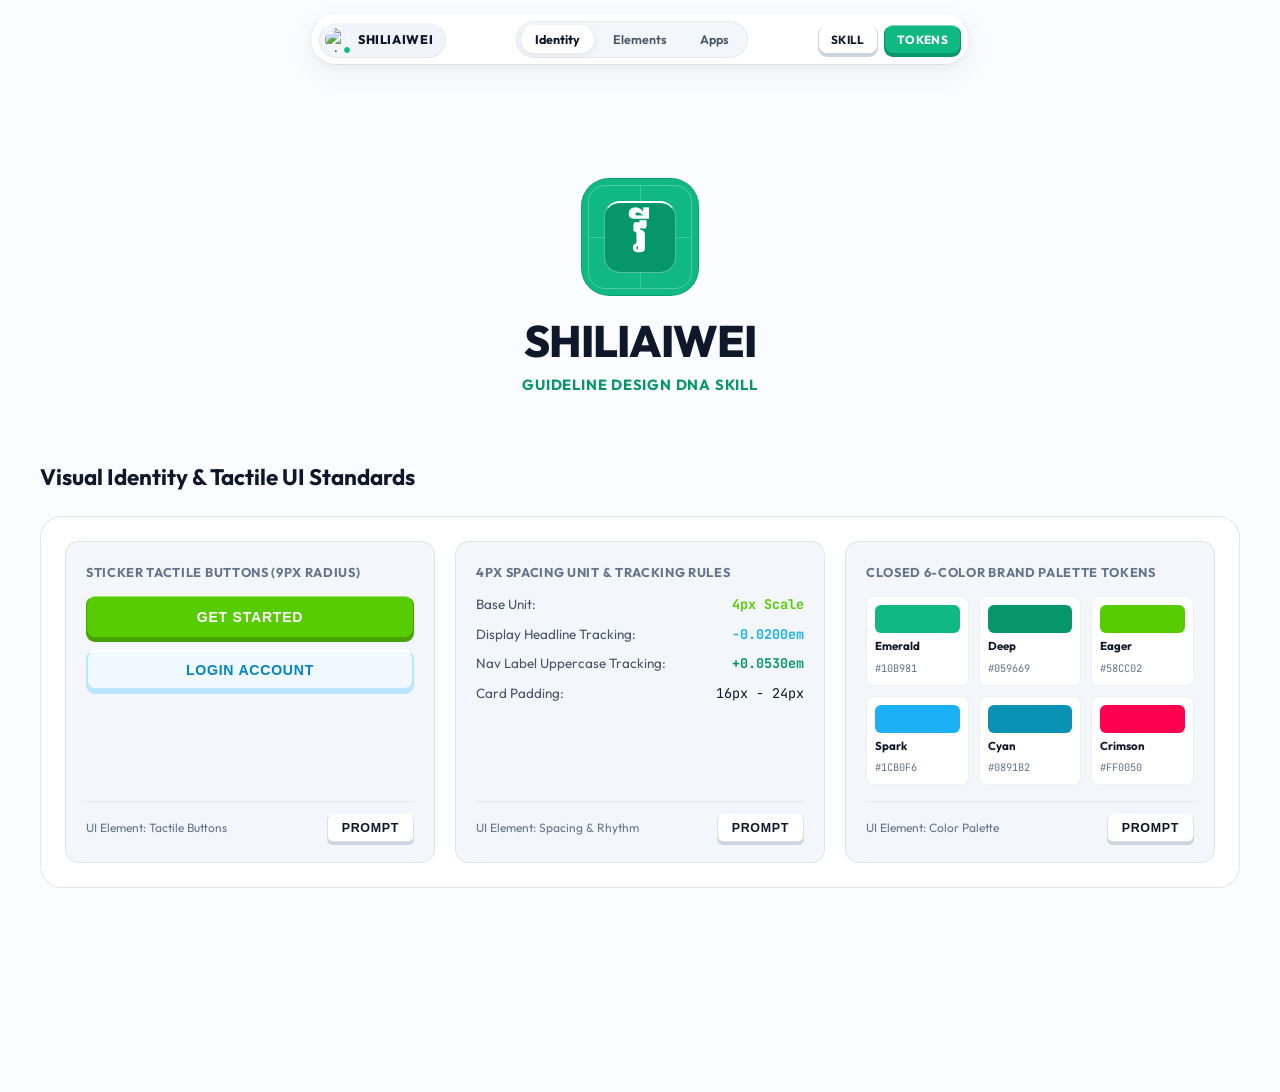
==== index.html @ eb80bcee "feat(hero): remove white border from app icon and restore 6 closed color palette tokens card with Pr" ====
<!DOCTYPE html>
<html lang="en">
<head>
  <meta charset="UTF-8">
  <meta name="viewport" content="width=device-width, initial-scale=1.0">
  <title>Shiliaiwei Guideline Design DNA Skill</title>
  
  <!-- Fonts -->
  <link rel="preconnect" href="https://fonts.googleapis.com">
  <link rel="preconnect" href="https://fonts.gstatic.com" crossorigin>
  <link href="https://fonts.googleapis.com/css2?family=Google+Sans:ital,opsz,wght@0,17..18,400..700;1,17..18,400..700&family=JetBrains+Mono:wght@400;500;600;700&family=Kantumruy+Pro:wght@400;500;600;700&family=Outfit:wght@300;400;500;600;700;800&display=swap" rel="stylesheet">
  
  
  
  

  <style>
    :root {
      /* Crisp White Canvas & Solid Foundation */
      --bg-main: #FAFCFF;
      --bg-surface: rgba(255, 255, 255, 0.85);
      --bg-surface-hover: rgba(255, 255, 255, 0.96);
      --bg-surface-elevated: rgba(255, 255, 255, 0.98);
      --bg-inner-glass: rgba(241, 245, 249, 0.85);
      
      /* Frosted Liquid Crystal Glass Highlights on White */
      --border-glass: rgba(0, 0, 0, 0.10);
      --border-glass-top: rgba(255, 255, 255, 1);
      --border-glass-hover: rgba(16, 185, 129, 0.70);
      --glass-shadow: none;
      --glass-shadow-hover: none;
      
      --primary: #10B981;
      --primary-dark: #059669;
      --primary-light: #065F46;

      --accent-cyan: #0891B2;
      --accent-cyan-light: #0E7490;
      --accent-crimson: #FF0050;
      
      /* Shiliaiwei Solid Brand Accents */
      --shiliaiwei-green: #58CC02;
      --shiliaiwei-blue: #1CB0F6;
      --color-eager-green: #58CC02;
      --color-spark-blue: #1CB0F6;
      
      /* High-Contrast Bold Slate Typography for White Canvas */
      --text-main: #0F172A;
      --text-muted: #475569;
      --text-dim: #64748B;
      
      --font-en: 'Outfit', sans-serif;
      --font-km: 'Google Sans', 'Kantumruy Pro', sans-serif;
      --font-mono: 'JetBrains Mono', monospace;
      
      /* Liquid Glass Squircle Radius Hierarchy */
      --spacing-unit: 4px;
      --radius-sm: 6px;
      --radius-md: 10px;
      --radius-lg: 16px;
      --radius-xl: 22px;
      --radius-pill: 9999px;
      --radius-buttons: 9px;
      
      --transition: all 0.20s cubic-bezier(0.16, 1, 0.3, 1);
    }

    * {
      box-sizing: border-box;
      margin: 0;
      padding: 0;
      overflow-wrap: break-word;
      word-wrap: break-word;
    }

    html {
      scroll-behavior: smooth;
    }

    body {
      background-color: var(--bg-main);
      color: var(--text-main);
      font-family: var(--font-en);
      min-height: 100vh;
      line-height: 1.6;
      padding: 30px 20px 120px;
      position: relative;
      overflow-x: clip;
      overflow-wrap: break-word;
      word-wrap: break-word;
      word-break: break-word;
      transition: font-family 0.2s ease;
    }

    /* Mandatory Google Sans for Khmer Typography & Natural Boundary Text Wrapping */
    body.lang-km, html[lang="km"] body {
      font-family: var(--font-km);
      word-break: break-word;
      overflow-wrap: break-word;
    }
    body.lang-km .title {
      font-family: var(--font-km);
      line-height: 1.35;
    }
    body.lang-km .section-title,
    body.lang-km .comp-title,
    body.lang-km .btn,
    body.lang-km .dock-link,
    body.lang-km .filter-btn,
    body.lang-km .color-name,
    body.lang-km .badge-pill,
    body.lang-km .ui-badge {
      font-family: var(--font-km);
    }

    

    

    .material-symbols-rounded {
      font-family: 'Material Symbols Rounded';
    }

    /* Solid / Filled Material Symbols Variant */
    .material-symbols-outlined.fill,
    .material-symbols-outlined.solid,
    .material-symbols-rounded.fill,
    .material-symbols-rounded.solid,
    .material-symbols-fill {
      font-variation-settings: 'FILL' 1, 'wght' 500, 'GRAD' 0, 'opsz' 24 !important;
    }

    .container {
      max-width: 1440px;
      margin: 0 auto;
      padding: 72px 16px 24px;
      position: relative;
      z-index: 1;
      width: 100%;
      box-sizing: border-box;
    }

    /* Layout Framework: Left Menu Dock on Desktop, Responsive Sticky Dock on Mobile */
    .app-layout {
      display: flex;
      gap: 32px;
      align-items: flex-start;
      position: relative;
      width: 100%;
    }

    
    /* ==========================================================================
       Creative Liquid Glass Floating Docker Menu & Capsule Navigation
       ========================================================================== */
    .apple-dock-wrapper {
      position: fixed;
      top: 14px;
      left: 0;
      right: 0;
      z-index: 99999;
      display: flex;
      justify-content: center;
      padding: 0 16px;
      pointer-events: none;
    }

    .apple-dock {
      pointer-events: auto;
      display: flex;
      align-items: center;
      gap: 10px;
      padding: 6px 8px;
      background: rgba(255, 255, 255, 0.94);
      backdrop-filter: blur(28px) saturate(190%);
      -webkit-backdrop-filter: blur(28px) saturate(190%);
      border: 1px solid rgba(0, 0, 0, 0.08);
      border-top: 1.5px solid #FFFFFF;
      border-bottom: 1px solid rgba(0, 0, 0, 0.12);
      border-radius: 9999px;
      max-width: 660px;
      width: 100%;
      justify-content: space-between;
      box-shadow: 0 8px 30px rgba(15, 23, 42, 0.06), 0 2px 8px rgba(16, 185, 129, 0.05);
    }

    .apple-dock-brand {
      display: flex;
      align-items: center;
      gap: 8px;
      padding: 4px 12px 4px 4px;
      background: rgba(241, 245, 249, 0.95);
      border: 1px solid rgba(0, 0, 0, 0.06);
      border-top: 1px solid #FFFFFF;
      border-radius: 9999px;
      cursor: pointer;
      user-select: none;
      transition: transform 0.12s ease, background-color 0.15s ease;
    }
    .apple-dock-brand:hover {
      background: rgba(230, 238, 248, 0.95);
    }
    .apple-dock-brand:active {
      transform: scale(0.97);
    }

    .dock-avatar-box {
      position: relative;
      width: 26px;
      height: 26px;
      flex-shrink: 0;
    }
    .dock-avatar-img {
      width: 100%;
      height: 100%;
      border-radius: 50%;
      border: 1.5px solid #FFFFFF;
      object-fit: cover;
      display: block;
    }
    .dock-status-dot {
      position: absolute;
      bottom: -1px;
      right: -1px;
      width: 8px;
      height: 8px;
      background: #10B981;
      border: 1.5px solid #FFFFFF;
      border-radius: 50%;
      display: block;
    }

    .dock-brand-title {
      font-size: 0.78rem;
      font-weight: 800;
      color: var(--text-main);
      letter-spacing: 0.05em;
      font-family: var(--font-sans);
      text-transform: uppercase;
    }

    .apple-dock-nav {
      display: inline-flex;
      align-items: center;
      gap: 3px;
      background: rgba(241, 245, 249, 0.85);
      border: 1px solid rgba(0, 0, 0, 0.06);
      border-radius: 9999px;
      padding: 3px;
    }

    .dock-tab {
      padding: 6px 14px;
      font-family: var(--font-sans);
      font-size: 0.78rem;
      font-weight: 600;
      color: var(--text-muted);
      background: transparent;
      border: 1px solid transparent;
      border-radius: 9999px;
      cursor: pointer;
      user-select: none;
      transition: all 0.15s ease;
      white-space: nowrap;
    }
    .dock-tab:hover {
      color: var(--text-main);
    }
    .dock-tab.active {
      color: var(--text-main);
      background: #FFFFFF;
      border: 1px solid rgba(0, 0, 0, 0.08);
      border-top: 1px solid #FFFFFF;
      font-weight: 700;
      box-shadow: 0 2px 6px rgba(0, 0, 0, 0.06);
    }

    .apple-dock-actions {
      display: flex;
      align-items: center;
      gap: 6px;
    }

    .dock-action-btn {
      padding: 6px 12px;
      font-family: var(--font-sans);
      font-size: 0.74rem;
      font-weight: 700;
      border-radius: var(--radius-buttons);
      cursor: pointer;
      user-select: none;
      white-space: nowrap;
      transition: transform 0.05s ease, box-shadow 0.05s ease;
      text-transform: uppercase;
      letter-spacing: 0.03em;
    }

    .dock-btn-glass {
      background-color: #FFFFFF;
      color: var(--text-main);
      border: 1px solid #CBD5E1;
      border-top: 1px solid #FFFFFF;
      box-shadow: 0 3px 0 #CBD5E1;
    }
    .dock-btn-glass:active {
      transform: translateY(2px);
      box-shadow: 0 1px 0 #CBD5E1;
    }

    .dock-btn-primary {
      background-color: var(--primary);
      color: #FFFFFF;
      border: 1px solid var(--primary-dark);
      border-top: 1px solid rgba(255, 255, 255, 0.45);
      box-shadow: 0 3px 0 var(--primary-dark);
    }
    .dock-btn-primary:active {
      transform: translateY(2px);
      box-shadow: 0 1px 0 var(--primary-dark);
    }

    /* Brand Popup Modal */
    .brand-popup-backdrop {
      position: fixed;
      top: 0;
      left: 0;
      width: 100vw;
      height: 100vh;
      background: rgba(15, 23, 42, 0.40);
      backdrop-filter: blur(8px);
      -webkit-backdrop-filter: blur(8px);
      z-index: 2000;
      display: none;
      align-items: center;
      justify-content: center;
      padding: 16px;
      opacity: 0;
      transition: opacity 0.15s ease;
    }
    .brand-popup-backdrop.show {
      display: flex;
      opacity: 1;
    }

    .brand-popup-card {
      width: 100%;
      max-width: 440px;
      background: rgba(255, 255, 255, 0.96);
      backdrop-filter: blur(24px);
      -webkit-backdrop-filter: blur(24px);
      border: 1px solid rgba(0, 0, 0, 0.10);
      border-top: 1px solid #FFFFFF;
      border-radius: var(--radius-xl);
      padding: 24px;
      box-shadow: 0 20px 50px rgba(0, 0, 0, 0.15);
      position: relative;
      transform: scale(0.95);
      transition: transform 0.15s ease;
    }
    .brand-popup-backdrop.show .brand-popup-card {
      transform: scale(1);
    }

    .popup-close-btn {
      position: absolute;
      top: 16px;
      right: 16px;
      width: 28px;
      height: 28px;
      border-radius: 50%;
      background: rgba(0, 0, 0, 0.06);
      border: none;
      display: flex;
      align-items: center;
      justify-content: center;
      cursor: pointer;
      font-size: 0.85rem;
      font-weight: 700;
      color: var(--text-muted);
    }
    .popup-close-btn:hover {
      background: rgba(0, 0, 0, 0.12);
      color: var(--text-main);
    }

    @media (max-width: 640px) {
      .container {
        padding-top: 58px;
        padding-left: 12px;
        padding-right: 12px;
      }
      .apple-dock-wrapper {
        top: 8px;
        padding: 0 8px;
      }
      .apple-dock {
        padding: 4px 6px;
        gap: 4px;
        max-width: 100%;
      }
      .dock-brand-title {
        display: none;
      }
      .apple-dock-brand {
        padding: 3px 6px 3px 4px;
      }
      .dock-tab {
        padding: 6px 9px;
        font-size: 0.72rem;
      }
      .dock-action-btn {
        padding: 6px 9px;
        font-size: 0.72rem;
      }
    }

    @media (max-width: 390px) {
      .apple-dock {
        padding: 3px 4px;
        gap: 3px;
      }
      .dock-tab {
        padding: 5px 6px;
        font-size: 0.68rem;
      }
      .dock-action-btn {
        padding: 5px 6px;
        font-size: 0.66rem;
      }
    }

    /* Left Menu Dock */
    
    .left-dock-top-row {
      display: flex;
      flex-direction: column;
      gap: 12px;
    }

    .left-dock {
      width: 250px;
      flex-shrink: 0;
      position: sticky;
      top: 20px;
      background-color: rgba(255, 255, 255, 0.94);
      border: 1px solid rgba(0, 0, 0, 0.10);
      border-top: 1px solid #FFFFFF;
      border-radius: var(--radius-2xl);
      backdrop-filter: blur(20px);
      -webkit-backdrop-filter: blur(20px);
      padding: 18px 14px;
      display: flex;
      flex-direction: column;
      gap: 18px;
      max-height: calc(100vh - 40px);
      overflow-y: auto;
      z-index: 100;
      box-shadow: none;
    }

    .left-dock-brand {
      display: flex;
      align-items: center;
      gap: 12px;
      padding-bottom: 14px;
      border-bottom: 1px solid rgba(0, 0, 0, 0.06);
    }

    .brand-avatar-box {
      position: relative;
      width: 40px;
      height: 40px;
      flex-shrink: 0;
    }

    .brand-avatar-img {
      width: 100%;
      height: 100%;
      border-radius: 50%;
      border: 2px solid #FFFFFF;
      object-fit: cover;
      display: block;
    }

    .brand-status-dot {
      position: absolute;
      bottom: 0;
      right: 0;
      width: 11px;
      height: 11px;
      background-color: var(--primary);
      border: 2px solid #FFFFFF;
      border-radius: 50%;
    }

    .brand-meta {
      display: flex;
      flex-direction: column;
      min-width: 0;
    }

    .brand-name {
      font-weight: 800;
      font-size: 0.96rem;
      color: var(--text-main);
      letter-spacing: -0.01em;
      line-height: 1.2;
    }

    .brand-tag {
      font-size: 0.70rem;
      font-weight: 700;
      color: var(--primary-dark);
      letter-spacing: 0.05em;
      text-transform: uppercase;
    }

    .left-dock-nav {
      display: flex;
      flex-direction: column;
      gap: 6px;
      flex: 1;
    }

    .nav-label {
      font-size: 0.68rem;
      font-weight: 800;
      letter-spacing: 0.08em;
      color: var(--text-dim);
      text-transform: uppercase;
      padding: 0 8px 4px;
    }

    .dock-item {
      display: flex;
      align-items: center;
      gap: 10px;
      padding: 9px 12px;
      border-radius: var(--radius-md);
      font-size: 0.86rem;
      font-weight: 600;
      color: var(--text-muted);
      text-decoration: none;
      border: 1px solid transparent;
      transition: background-color 0.12s ease, color 0.12s ease;
    }

    .dock-item i {
      font-size: 0.95rem;
      color: var(--text-dim);
      width: 18px;
      text-align: center;
    }

    .dock-item.active, .dock-item:hover {
      color: var(--primary-dark);
      background-color: #ECFDF5;
      border: 1px solid #A7F3D0;
    }

    .dock-item.active i, .dock-item:hover i {
      color: var(--primary-dark);
    }

    .left-dock-footer {
      display: flex;
      flex-direction: column;
      gap: 8px;
      padding-top: 14px;
      border-top: 1px solid rgba(0, 0, 0, 0.06);
    }

    .left-dock-footer .btn {
      width: 100%;
      padding: 8px 12px;
      font-size: 0.80rem;
    }

    .main-content {
      flex: 1;
      min-width: 0;
    }

    @media (max-width: 1024px) {
      .container {
        padding: 12px;
      }
      .app-layout {
        flex-direction: column;
        gap: 16px;
      }
      
    .left-dock-top-row {
      display: flex;
      flex-direction: column;
      gap: 12px;
    }

    .left-dock {
        width: 100%;
        position: sticky;
        top: 8px;
        z-index: 1000;
        flex-direction: column;
        align-items: stretch;
        padding: 12px 14px;
        border-radius: var(--radius-lg);
        max-height: none;
        overflow: visible;
        gap: 10px;
        box-shadow: 0 4px 12px rgba(0, 0, 0, 0.05);
      }
      .nav-label {
        display: none;
      }
      .left-dock-top-row {
        display: flex;
        justify-content: space-between;
        align-items: center;
        gap: 10px;
        padding-bottom: 8px;
        border-bottom: 1px solid rgba(0, 0, 0, 0.06);
      }
      .left-dock-brand {
        padding-bottom: 0;
        border-bottom: none;
        display: flex;
        align-items: center;
        gap: 8px;
      }
      .brand-meta {
        display: flex;
      }
      .brand-name {
        font-size: 0.82rem;
      }
      .brand-tag {
        font-size: 0.60rem;
      }
      .left-dock-nav {
        display: grid;
        grid-template-columns: repeat(3, 1fr);
        gap: 6px;
        width: 100%;
      }
      .dock-item {
        justify-content: center;
        text-align: center;
        padding: 8px 6px;
        font-size: 0.76rem;
        white-space: nowrap;
      }
      .left-dock-footer {
        padding-top: 0;
        border-top: none;
      }
      .header {
        margin-bottom: 24px;
      }
      .title {
        font-size: 1.85rem;
        line-height: 1.25;
      }
      .subtitle {
        font-size: 0.84rem;
        line-height: 1.50;
      }
    }

    

    /* ==========================================================================
       iPhone App Icon Style Brand Hero
       ========================================================================== */
    /* ==========================================================================
       Authentic Apple iPhone & macOS Desktop App Icon Hero (Liquid Glass Bezel)
       ========================================================================== */
    .hero-brand-app-section {
      display: flex;
      flex-direction: column;
      align-items: center;
      justify-content: center;
      text-align: center;
      margin: 28px auto 38px;
      padding: 48px 20px 16px;
      user-select: none;
      position: relative;
    }

    .ios-app-icon-wrapper {
      position: relative;
      display: inline-flex;
      flex-direction: column;
      align-items: center;
      justify-content: center;
      cursor: grab;
      user-select: none;
      touch-action: none;
      will-change: transform;
      z-index: 50;
      margin-bottom: 20px;
      transition: transform 0.25s cubic-bezier(0.34, 1.56, 0.64, 1);
    }

    .ios-app-icon-wrapper:hover .ios-app-glass-frame {
      transform: translateY(-3px);
    }

    .ios-app-icon-wrapper.is-dragging {
      cursor: grabbing;
      filter: none;
    }

    .ios-app-icon-wrapper.is-rebounding {
      transition: transform 0.45s cubic-bezier(0.175, 0.885, 0.32, 1.275);
    }

    .ios-app-icon-wrapper:active .ios-app-glass-frame {
      transform: scale(0.96);
    }

    @keyframes macPopBounce {
      0% {
        transform: scale(1);
      }
      28% {
        transform: scale(0.91) translateY(3px);
      }
      60% {
        transform: scale(1.08) translateY(-4px);
      }
      82% {
        transform: scale(0.98) translateY(1px);
      }
      100% {
        transform: scale(1) translateY(0);
      }
    }

    .ios-app-glass-frame.mac-pop-anim {
      animation: macPopBounce 0.45s cubic-bezier(0.34, 1.56, 0.64, 1) forwards;
    }

    /* Outer Brand App Frame (Solid Brand Color with Crisp Black Outline, Zero White Rim) */
    .ios-app-glass-frame {
      width: 118px;
      height: 118px;
      padding: 0;
      background-color: #10B981;
      border-radius: 28px; /* Continuous Apple Squircle */
      border: 1.5px solid rgba(0, 0, 0, 0.14);
      box-shadow: none;
      display: flex;
      align-items: center;
      justify-content: center;
      overflow: hidden;
      box-sizing: border-box;
      position: relative;
      transition: transform 0.15s ease;
    }

    /* Inner Solid Emerald App Canvas */
    .ios-app-inner-canvas {
      width: 100%;
      height: 100%;
      background-color: #10B981;
      border-radius: 26px;
      border: none;
      display: flex;
      align-items: center;
      justify-content: center;
      position: relative;
      overflow: hidden;
      box-sizing: border-box;
    }

    /* Inner Geometric Guide Grid (Authentic Apple Design Grid) */
    .ios-app-grid {
      position: absolute;
      inset: 6px;
      border: 1px solid rgba(255, 255, 255, 0.25);
      border-radius: 17px;
      pointer-events: none;
      display: flex;
      align-items: center;
      justify-content: center;
    }

    .ios-app-grid-circle {
      position: absolute;
      width: 62px;
      height: 62px;
      border: 1px solid rgba(255, 255, 255, 0.25);
      border-radius: 50%;
      pointer-events: none;
    }

    .ios-app-grid-crosshair-h {
      position: absolute;
      left: 0;
      right: 0;
      height: 1px;
      background: rgba(255, 255, 255, 0.18);
    }

    .ios-app-grid-crosshair-v {
      position: absolute;
      top: 0;
      bottom: 0;
      width: 1px;
      background: rgba(255, 255, 255, 0.18);
    }

    /* Center 3D Plate */
    .ios-app-core-plate {
      width: 72px;
      height: 72px;
      background-color: #059669;
      border-radius: 16px;
      display: flex;
      align-items: center;
      justify-content: center;
      border: 1.5px solid rgba(255, 255, 255, 0.35);
      border-top: 2px solid #FFFFFF;
      box-shadow: none;
      position: relative;
      z-index: 2;
    }

    .ios-app-emblem {
      font-family: 'Google Sans', 'Kantumruy Pro', sans-serif;
      font-size: 3.1rem;
      font-weight: 900;
      line-height: 1;
      color: #FFFFFF;
      text-shadow: none;
      display: inline-block;
      margin: 0;
      padding: 0;
      pointer-events: none;
      transform: translateY(-2px);
    }

    .hero-brand-text {
      display: flex;
      flex-direction: column;
      align-items: center;
      gap: 6px;
    }

    .hero-brand-title {
      font-size: clamp(2rem, 5vw, 2.75rem);
      font-weight: 800;
      letter-spacing: -0.025em;
      color: var(--text-main);
      margin: 0;
      line-height: 1.15;
      text-transform: uppercase;
    }

    .hero-brand-subtitle {
      font-size: 0.92rem;
      font-weight: 700;
      color: var(--primary-dark);
      letter-spacing: 0.053em;
      text-transform: uppercase;
      margin: 0 0 10px;
    }

    @media (max-width: 640px) {
      .hero-brand-app-section {
        margin: 16px auto 24px;
        padding: 36px 10px 12px;
      }
      .ios-app-glass-frame {
        width: 100px;
        height: 100px;
        padding: 6px;
        border-radius: 24px;
      }
      .ios-app-inner-canvas {
        border-radius: 18px;
      }
      .ios-app-grid {
        inset: 4px;
        border-radius: 14px;
      }
      .ios-app-grid-circle {
        width: 48px;
        height: 48px;
      }
      .ios-app-core-plate {
        width: 58px;
        height: 58px;
        border-radius: 13px;
      }
      .ios-app-emblem {
        font-size: 2.5rem;
      }
      .hero-brand-title {
        font-size: 1.85rem;
      }
      .hero-brand-subtitle {
        font-size: 0.82rem;
      }
    }

    /* Header */
    .header {
      text-align: center;
      margin-bottom: 48px;
    }

    .header-badge {
      display: inline-flex;
      align-items: center;
      gap: 8px;
      padding: 6px 16px;
      background-color: #ECFDF5;
      border: 1px solid #A7F3D0;
      border-radius: var(--radius-pill);
      box-shadow: none;
      color: #065F46;
      font-size: 0.85rem;
      font-weight: 600;
      text-transform: uppercase;
      letter-spacing: 0.053em;
      margin-bottom: 16px;
      backdrop-filter: blur(12px);
      -webkit-backdrop-filter: blur(12px);
    }

    .badge-dot {
      width: 8px;
      height: 8px;
      background-color: var(--primary);
      border-radius: 50%;
    }

    .title {
      font-size: clamp(2.2rem, 5vw, 3.4rem);
      font-weight: 800;
      letter-spacing: -0.0200em;
      line-height: 1.2;
      margin-bottom: 12px;
      color: var(--text-main);
    }

    .solid-emerald {
      color: var(--primary-dark);
    }

    .subtitle {
      color: var(--text-muted);
      font-size: 1.1rem;
      max-width: 780px;
      margin: 0 auto 24px;
    }

    /* Shiliaiwei / Duolingo 3D Tactile Sticker Button Physics (9px Radius, 3D Bottom Depth, Active Compression) */
    .btn {
      display: inline-flex;
      align-items: center;
      justify-content: center;
      gap: 8px;
      padding: 10px 20px;
      border-radius: var(--radius-buttons);
      font-size: 0.88rem;
      font-weight: 700;
      text-decoration: none;
      cursor: pointer;
      border: 1px solid transparent;
      outline: none;
      text-transform: uppercase;
      letter-spacing: 0.053em;
      user-select: none;
      transition: transform 0.08s ease, box-shadow 0.08s ease;
    }

    .btn-eager {
      background-color: var(--color-eager-green);
      color: #FFFFFF;
      border: 1px solid #46a302;
      border-top: 1px solid rgba(255, 255, 255, 0.45);
      box-shadow: 0 4px 0 #46a302;
    }

    .btn-eager:active {
      transform: translateY(3px);
      box-shadow: 0 1px 0 #46a302;
    }

    .btn-primary {
      background-color: var(--primary);
      color: #FFFFFF;
      border: 1px solid var(--primary-dark);
      border-top: 1px solid rgba(255, 255, 255, 0.45);
      box-shadow: 0 4px 0 #059669;
    }

    .btn-primary:active {
      transform: translateY(3px);
      box-shadow: 0 1px 0 #059669;
    }

    .btn-spark {
      background-color: #F0F9FF;
      color: #0284C7;
      border: 2px solid #BAE6FD;
      border-top: 2px solid #FFFFFF;
      box-shadow: 0 4px 0 #BAE6FD;
    }

    .btn-spark:active {
      transform: translateY(3px);
      box-shadow: 0 1px 0 #BAE6FD;
    }

    .btn-glass {
      background-color: #FFFFFF;
      color: var(--text-main);
      border: 1px solid rgba(0, 0, 0, 0.12);
      border-top: 1px solid #FFFFFF;
      box-shadow: 0 4px 0 #CBD5E1;
      backdrop-filter: blur(16px);
      -webkit-backdrop-filter: blur(16px);
    }

    .btn-glass:active {
      transform: translateY(3px);
      box-shadow: 0 1px 0 #CBD5E1;
    }

    .btn-crimson {
      background-color: var(--accent-crimson);
      color: #FFFFFF;
      border: 1px solid #D60043;
      border-top: 1px solid rgba(255, 255, 255, 0.45);
      box-shadow: 0 4px 0 #D60043;
    }

    .btn-crimson:active {
      transform: translateY(3px);
      box-shadow: 0 1px 0 #D60043;
    }

    .btn-sm {
      padding: 6px 14px;
      font-size: 0.78rem;
      border-radius: var(--radius-sm);
    }

    .btn-sm.btn-primary {
      box-shadow: 0 3px 0 #059669;
    }

    .btn-sm.btn-glass {
      box-shadow: 0 3px 0 #CBD5E1;
    }

    .btn-sm.btn-eager {
      box-shadow: 0 3px 0 #46a302;
    }

    .btn-sm:active {
      transform: translateY(2px);
    }

    .btn-sm.btn-primary:active {
      box-shadow: 0 1px 0 #059669;
    }

    .btn-sm.btn-glass:active {
      box-shadow: 0 1px 0 #CBD5E1;
    }

    .btn-sm.btn-eager:active {
      box-shadow: 0 1px 0 #46a302;
    }

    /* Section Structure */
    .section-title {
      font-size: 1.4rem;
      font-weight: 700;
      margin-bottom: 20px;
      display: flex;
      align-items: center;
      gap: 10px;
      color: var(--text-main);
    }

    .section-title i {
      color: var(--primary-dark);
    }

    /* Grid of Color Cards with Pure Solid Border on White Canvas */
    .palette-grid {
      display: grid;
      grid-template-columns: repeat(auto-fill, minmax(230px, 1fr));
      gap: 20px;
      margin-bottom: 50px;
    }

    .color-card {
      background-color: var(--bg-surface);
      border: 1px solid rgba(0, 0, 0, 0.10);
      border-top: 1px solid var(--border-glass-top);
      border-radius: var(--radius-xl);
      backdrop-filter: blur(20px) saturate(180%);
      -webkit-backdrop-filter: blur(20px) saturate(180%);
      box-shadow: none;
      overflow: hidden;
      cursor: pointer;
    }

    .color-card:active {
      transform: scale(0.98);
    }

    .swatch {
      height: 90px;
      width: 100%;
      padding: 12px;
      display: flex;
      align-items: flex-end;
    }

    .swatch-tag {
      padding: 3px 8px;
      background-color: #FFFFFF;
      border: 1px solid rgba(0, 0, 0, 0.12);
      border-radius: 6px;
      font-size: 0.75rem;
      font-weight: 700;
      color: #0F172A;
      font-family: var(--font-mono);
      box-shadow: none;
    }

    .color-info {
      padding: 16px;
    }

    .color-name {
      font-size: 0.98rem;
      font-weight: 700;
      color: var(--text-main);
      margin-bottom: 4px;
    }

    .color-role {
      font-size: 0.82rem;
      color: var(--text-muted);
      margin-bottom: 12px;
      min-height: 36px;
    }

    .code-row {
      display: flex;
      justify-content: space-between;
      align-items: center;
      background-color: var(--bg-inner-glass);
      border: 1px solid rgba(0, 0, 0, 0.08);
      box-shadow: none;
      padding: 6px 10px;
      border-radius: var(--radius-sm);
      font-family: var(--font-mono);
      font-size: 0.8rem;
      margin-bottom: 6px;
    }

    .code-label {
      color: var(--text-dim);
      font-size: 0.72rem;
      font-weight: 600;
    }

    .code-val {
      color: var(--primary-dark);
      font-weight: 700;
    }

    /* 14 DESIGN SYSTEM & 25 CONCEPTS LIQUID GLASS CARDS ON WHITE */
    .ds-grid, .components-grid {
      display: grid;
      grid-template-columns: repeat(auto-fill, minmax(360px, 1fr));
      gap: 24px;
    }

    .comp-card {
      background-color: var(--bg-surface);
      border: 1px solid rgba(0, 0, 0, 0.10);
      border-top: 1px solid var(--border-glass-top);
      border-radius: var(--radius-xl);
      backdrop-filter: blur(20px) saturate(180%);
      -webkit-backdrop-filter: blur(20px) saturate(180%);
      box-shadow: none;
      padding: 24px;
      display: flex;
      flex-direction: column;
      justify-content: space-between;
    }

    .comp-header {
      display: flex;
      justify-content: space-between;
      align-items: flex-start;
      margin-bottom: 12px;
      padding-bottom: 12px;
      border-bottom: 1px solid rgba(0, 0, 0, 0.08);
    }

    .comp-tag {
      padding: 3px 10px;
      background-color: #ECFDF5;
      border: 1px solid #A7F3D0;
      border-top: 1px solid #FFFFFF;
      border-radius: var(--radius-pill);
      color: #065F46;
      font-size: 0.75rem;
      font-weight: 700;
      text-transform: uppercase;
      letter-spacing: 0.053em;
      box-shadow: none;
    }

    .comp-title {
      font-size: 1.15rem;
      font-weight: 700;
      color: var(--text-main);
      display: flex;
      align-items: center;
      gap: 8px;
    }

    .comp-desc {
      font-size: 0.86rem;
      color: var(--text-muted);
      margin-bottom: 16px;
    }

    /* Inner Specular Preview Box - Zero Shadows, Pure Flat Solid Borders */
    .comp-preview-box {
      background-color: var(--bg-inner-glass);
      border: 1px solid rgba(0, 0, 0, 0.08);
      border-top: 1px solid rgba(255, 255, 255, 1);
      box-shadow: none;
      border-radius: var(--radius-lg);
      padding: 18px;
      margin-bottom: 16px;
      min-height: 170px;
      display: flex;
      flex-direction: column;
      justify-content: center;
      backdrop-filter: blur(12px);
      -webkit-backdrop-filter: blur(12px);
      overflow-x: auto;
      max-width: 100%;
    }

    .comp-footer {
      display: flex;
      justify-content: space-between;
      align-items: center;
      padding-top: 12px;
      border-top: 1px solid rgba(0, 0, 0, 0.08);
    }

    /* Universal UI Elements */
    .ui-input {
      width: 100%;
      padding: 9px 14px;
      background-color: #FFFFFF;
      border: 1px solid rgba(0, 0, 0, 0.15);
      border-radius: var(--radius-md);
      box-shadow: none;
      color: var(--text-main);
      font-family: var(--font-en);
      font-size: 0.86rem;
      outline: none;
      margin-bottom: 10px;
    }

    .ui-input:focus {
      border-color: var(--primary);
      box-shadow: none;
    }

    /* Auto-hide placeholder text when user taps/focuses into field */
    input:focus::placeholder,
    textarea:focus::placeholder {
      color: transparent !important;
      opacity: 0 !important;
    }

    .ui-badge {
      display: inline-flex;
      align-items: center;
      gap: 4px;
      padding: 4px 10px;
      border-radius: var(--radius-pill);
      font-size: 0.75rem;
      font-weight: 700;
      text-transform: uppercase;
      letter-spacing: 0.053em;
      border: 1px solid transparent;
      border-top: 1px solid #FFFFFF;
      box-shadow: none;
    }

    .badge-green { 
      background-color: #ECFDF5; 
      color: #065F46; 
      border: 1px solid #A7F3D0;
      border-top: 1px solid #FFFFFF;
    }

    .badge-cyan { 
      background-color: #ECFEFF; 
      color: #0E7490; 
      border: 1px solid #A5F3FC;
      border-top: 1px solid #FFFFFF;
    }

    .badge-crimson { 
      background-color: #FFF1F2; 
      color: #BE123C; 
      border: 1px solid #FECDD3;
      border-top: 1px solid #FFFFFF;
    }

    /* Custom Form & Feedback Controls with Pure Solid Borders */
    .ui-radio-group { display: flex; flex-direction: column; gap: 8px; }
    .ui-radio-label { display: flex; align-items: center; gap: 10px; cursor: pointer; font-size: 0.84rem; color: var(--text-main); }
    .ui-radio { appearance: none; width: 18px; height: 18px; border: 2px solid #94A3B8; border-radius: 50%; outline: none; background: #FFFFFF; cursor: pointer; }
    .ui-radio:checked { border-color: var(--primary); background-color: var(--primary); box-shadow: inset 0 0 0 3px #FFFFFF; }

    .tooltip-wrap { position: relative; display: inline-flex; align-items: center; justify-content: center; }
    .tooltip-box { visibility: hidden; background-color: #0F172A; border: 1px solid rgba(255, 255, 255, 0.2); color: #FFFFFF; text-align: center; border-radius: var(--radius-sm); padding: 6px 12px; position: absolute; z-index: 20; bottom: 130%; left: 50%; transform: translateX(-50%); font-size: 0.75rem; white-space: nowrap; box-shadow: none; opacity: 0; }

    .toggle-switch { 
      position: relative; 
      display: inline-block; 
      width: 48px; 
      height: 26px; 
      cursor: pointer;
      user-select: none;
    }
    .toggle-switch input { 
      opacity: 0; 
      width: 0; 
      height: 0; 
    }
    .toggle-slider { 
      position: absolute; 
      cursor: pointer; 
      inset: 0; 
      background-color: #E2E8F0; 
      border: 1px solid #CBD5E1; 
      border-radius: 26px; 
      box-shadow: none;
      transition: background-color 0.28s cubic-bezier(0.4, 0, 0.2, 1), border-color 0.28s cubic-bezier(0.4, 0, 0.2, 1);
    }
    .toggle-slider:before { 
      position: absolute; 
      content: ""; 
      height: 18px; 
      width: 18px; 
      left: 3px; 
      bottom: 3px; 
      background-color: #FFFFFF; 
      border-radius: 50%; 
      border: 1px solid rgba(0, 0, 0, 0.12); 
      box-shadow: 0 1px 2px rgba(0, 0, 0, 0.08);
      transition: transform 0.28s cubic-bezier(0.34, 1.56, 0.64, 1), width 0.15s ease, background-color 0.28s ease; 
    }
    .toggle-switch input:checked + .toggle-slider { 
      background-color: var(--primary); 
      border-color: var(--primary-dark); 
    }
    .toggle-switch input:checked + .toggle-slider:before { 
      transform: translateX(22px); 
      background-color: #FFFFFF; 
    }
    .toggle-switch:active .toggle-slider:before {
      width: 22px;
    }

    .spinner-circle { width: 24px; height: 24px; border: 3px solid #E2E8F0; border-top-color: var(--primary); border-radius: 50%; animation: spin 0.8s linear infinite; }
    @keyframes spin { 100% { transform: rotate(360deg); } }
    .skeleton-line { height: 10px; background-color: #E2E8F0; border-radius: 4px; animation: pulseSkel 1.5s infinite; }
    @keyframes pulseSkel { 0%, 100% { opacity: 0.4; } 50% { opacity: 0.9; } }

    /* Avatar & Avatar Stack System */
    .avatar-wrap {
      position: relative;
      display: inline-flex;
      align-items: center;
      justify-content: center;
    }

    .avatar-item {
      width: 38px;
      height: 38px;
      border-radius: 50%;
      display: inline-flex;
      align-items: center;
      justify-content: center;
      font-weight: 700;
      font-size: 0.8rem;
      border: 2px solid #FFFFFF;
      box-shadow: none;
      user-select: none;
      position: relative;
    }

    .avatar-img {
      width: 100%;
      height: 100%;
      object-fit: cover;
      border-radius: 50%;
      display: block;
    }

    .avatar-status-dot {
      position: absolute;
      bottom: 0;
      right: 0;
      width: 11px;
      height: 11px;
      border-radius: 50%;
      background-color: var(--primary);
      border: 2px solid #FFFFFF;
    }

    .avatar-stack { 
      display: inline-flex; 
      align-items: center; 
    }

    .avatar-stack-item { 
      width: 34px; 
      height: 34px; 
      border-radius: 50%; 
      border: 2px solid #FFFFFF; 
      margin-left: -10px; 
      display: inline-flex; 
      align-items: center; 
      justify-content: center; 
      font-weight: 700; 
      font-size: 0.74rem; 
      color: #FFFFFF; 
      box-shadow: none; 
    }
    .avatar-stack-item:first-child { 
      margin-left: 0; 
    }

    /* Interactive Data Table with Row and Column Hover Highlighting */
    .ui-table { 
      width: 100%; 
      border-collapse: collapse; 
      font-size: 0.8rem; 
      border-radius: var(--radius-sm);
      overflow: hidden;
    }

    .ui-table th { 
      text-align: left; 
      padding: 9px 8px; 
      color: var(--text-dim); 
      border-bottom: 2px solid #E2E8F0; 
      font-size: 0.72rem; 
      font-weight: 700;
      text-transform: uppercase; 
      letter-spacing: 0.053em;
      background-color: var(--bg-inner-glass);
    }

    .ui-table td { 
      padding: 9px 8px; 
      border-bottom: 1px solid #F1F5F9; 
      color: var(--text-main); 
      transition: background-color 0.15s ease, color 0.15s ease;
    }

    /* Row Hover Styling - Shiliaiwei Spark Tint */
    .ui-table tbody tr:hover td { 
      background-color: #F0F9FF; 
      color: var(--text-main);
    }

    /* Column Hover Highlighting - Ice Slate */
    .ui-table td.col-hover {
      background-color: #F8FAFC !important;
    }

    /* Active Cell Crosshair Intersection - Solid Spark Sky */
    .ui-table td:hover { 
      background-color: #E0F2FE !important; 
      color: #0284C7 !important;
      font-weight: 700;
    }

    /* Dropdown Floating Panel System */
    .dropdown-box { 
      background-color: #FFFFFF; 
      border: 1px solid rgba(0, 0, 0, 0.12); 
      border-top: 1px solid #FFFFFF; 
      border-radius: var(--radius-md); 
      padding: 8px; 
      box-shadow: none; 
      width: 100%;
    }

    .dropdown-header-label {
      font-size: 0.68rem;
      font-weight: 700;
      color: var(--text-dim);
      text-transform: uppercase;
      letter-spacing: 0.053em;
      padding: 4px 8px 6px;
    }

    .dropdown-item { 
      display: flex; 
      justify-content: space-between; 
      align-items: center; 
      padding: 7px 10px; 
      border-radius: var(--radius-sm); 
      font-size: 0.82rem; 
      color: var(--text-main); 
      cursor: pointer; 
      transition: background-color 0.12s ease, color 0.12s ease;
      user-select: none;
    }

    .dropdown-item:hover, .dropdown-item.active {
      background-color: #F0F9FF;
      color: #0284C7;
      font-weight: 600;
    }

    .dropdown-item:active {
      transform: scale(0.98);
    }

    .dropdown-item.danger {
      color: var(--accent-crimson);
    }

    .dropdown-item.danger:hover {
      background-color: #FFF1F2;
      color: #BE123C;
    }

    .dropdown-divider {
      height: 1px;
      background-color: #F1F5F9;
      margin: 6px 0;
    }

    .kbd-badge {
      font-family: var(--font-mono);
      font-size: 0.68rem;
      background-color: #F1F5F9;
      color: var(--text-dim);
      border: 1px solid #E2E8F0;
      padding: 2px 6px;
      border-radius: 4px;
      font-weight: 600;
    }

    /* Search & Filter Controls with Pure Solid Border on White */
    .suite-controls {
      background-color: var(--bg-surface);
      border: 1px solid rgba(0, 0, 0, 0.10);
      border-top: 1px solid var(--border-glass-top);
      border-radius: var(--radius-xl);
      padding: 20px;
      margin-bottom: 30px;
      backdrop-filter: blur(20px) saturate(180%);
      -webkit-backdrop-filter: blur(20px) saturate(180%);
      box-shadow: none;
    }

    .search-input-wrap {
      position: relative;
      margin-bottom: 16px;
    }

    .search-input-wrap i {
      position: absolute;
      left: 16px;
      top: 50%;
      transform: translateY(-50%);
      color: var(--text-dim);
    }

    .search-input {
      width: 100%;
      padding: 12px 16px 12px 46px;
      background-color: #FFFFFF;
      border: 1px solid rgba(0, 0, 0, 0.14);
      border-radius: var(--radius-md);
      box-shadow: none;
      color: var(--text-main);
      font-family: var(--font-en);
      font-size: 0.95rem;
      outline: none;
    }

    .search-input:focus {
      border-color: var(--primary);
      box-shadow: none;
    }

    .filter-tabs {
      display: flex;
      gap: 8px;
      flex-wrap: wrap;
    }

    .filter-btn {
      padding: 7px 14px;
      background-color: #F1F5F9;
      border: 1px solid #CBD5E1;
      border-radius: var(--radius-pill);
      box-shadow: none;
      color: var(--text-muted);
      font-size: 0.84rem;
      font-weight: 600;
      cursor: pointer;
      user-select: none;
    }

    .filter-btn:active {
      transform: scale(0.96);
    }

    .filter-btn.active {
      background-color: var(--primary);
      color: #FFFFFF;
      border-color: var(--primary-dark);
    }

    /* Modal Inspector */
    .inspector-modal {
      position: fixed;
      inset: 0;
      background-color: rgba(15, 23, 42, 0.50);
      backdrop-filter: blur(24px);
      -webkit-backdrop-filter: blur(24px);
      z-index: 200;
      display: none;
      align-items: center;
      justify-content: center;
      padding: 20px;
    }

    .inspector-modal.active {
      display: flex;
    }

    .inspector-content {
      background-color: #FFFFFF;
      border: 1px solid rgba(0, 0, 0, 0.14);
      border-radius: var(--radius-xl);
      max-width: 680px;
      width: 100%;
      padding: 28px;
      box-shadow: none;
      max-height: 90vh;
      overflow-y: auto;
    }

    /* Toast Notification - Solid Flat Border */
    .toast {
      position: fixed;
      bottom: 30px;
      right: 30px;
      background-color: #0F172A;
      border: 1px solid var(--primary);
      color: #FFFFFF;
      font-weight: 700;
      padding: 12px 22px;
      border-radius: var(--radius-md);
      box-shadow: none;
      display: flex;
      align-items: center;
      gap: 8px;
      z-index: 300;
      transform: translateY(100px);
      opacity: 0;
      transition: all 0.22s cubic-bezier(0.34, 1.56, 0.64, 1);
      pointer-events: none;
    }

    .toast.show {
      transform: translateY(0);
      opacity: 1;
    }

    /* RESPONSIVE DESIGN SYSTEM MEDIA QUERIES */
    @media (max-width: 1024px) {
      .container {
        padding: 20px 16px;
      }
      .ds-grid, .components-grid {
        grid-template-columns: repeat(auto-fill, minmax(300px, 1fr));
        gap: 20px;
      }
    }

    @media (max-width: 768px) {
      .container {
        padding: 16px 12px;
      }
      .quick-dock {
        top: 8px;
        padding: 8px 10px;
        border-radius: var(--radius-lg);
        gap: 8px;
        margin-bottom: 24px;
        justify-content: center;
      }
      .dock-nav {
        overflow-x: auto;
        flex-wrap: nowrap;
        width: 100%;
        padding: 4px 2px;
        -webkit-overflow-scrolling: touch;
        scrollbar-width: none;
        justify-content: flex-start;
        gap: 4px;
      }
      .dock-nav::-webkit-scrollbar {
        display: none;
      }
      .dock-link {
        white-space: nowrap;
        flex-shrink: 0;
        padding: 6px 10px;
        font-size: 0.76rem;
      }
      .header {
        margin-bottom: 28px;
      }
      .title {
        font-size: clamp(1.75rem, 6.5vw, 2.5rem);
      }
      .subtitle {
        font-size: 0.95rem;
        padding: 0 4px;
      }
      .palette-grid {
        grid-template-columns: repeat(auto-fill, minmax(140px, 1fr));
        gap: 12px;
        margin-bottom: 32px;
      }
      .color-card {
        padding: 12px;
      }
      .color-preview {
        height: 64px;
      }
      .ds-grid, .components-grid {
        grid-template-columns: 1fr;
        gap: 16px;
      }
      .comp-card {
        padding: 16px;
        border-radius: var(--radius-lg);
      }
      .comp-preview-box {
        padding: 14px;
        min-height: auto;
      }
      .inspector-content {
        padding: 18px 14px;
        width: 95%;
        border-radius: var(--radius-lg);
      }
      .toast {
        bottom: 16px;
        right: 16px;
        left: 16px;
        justify-content: center;
        padding: 10px 16px;
        font-size: 0.88rem;
      }
    }

    @media (max-width: 480px) {
      .container {
        padding: 12px 8px;
      }
      .palette-grid {
        grid-template-columns: 1fr 1fr;
        gap: 8px;
      }
      .color-card {
        padding: 10px;
      }
      .color-preview {
        height: 52px;
      }
      .btn {
        padding: 8px 14px;
        font-size: 0.84rem;
      }
      .section-title {
        font-size: 1.15rem;
        flex-wrap: wrap;
      }
    }
  
    /* Web App Suite & 2FA Styles */
    .otp-grid {
      display: flex;
      gap: 8px;
      justify-content: center;
      margin: 16px 0;
      flex-wrap: wrap;
    }
    .otp-field {
      width: 44px;
      height: 52px;
      text-align: center;
      font-size: 1.4rem;
      font-weight: 700;
      font-family: var(--font-mono);
      color: var(--text-main);
      background-color: var(--bg-surface);
      border: 1px solid var(--border-glass);
      border-top: 1px solid var(--border-glass-top);
      border-radius: var(--radius-md);
      transition: var(--transition);
      outline: none;
    }
    .otp-field:focus {
      border-color: var(--primary);
      box-shadow: 0 0 0 2px rgba(16, 185, 129, 0.25);
      background-color: #FFFFFF;
    }
    .webapp-nav {
      display: flex;
      gap: 6px;
      overflow-x: auto;
      padding-bottom: 8px;
      margin-bottom: 20px;
      scrollbar-width: thin;
    }
    .webapp-tab {
      padding: 6px 14px;
      font-size: 0.82rem;
      font-weight: 600;
      border-radius: var(--radius-pill);
      background-color: var(--bg-surface);
      border: 1px solid var(--border-glass);
      color: var(--text-muted);
      cursor: pointer;
      white-space: nowrap;
      transition: var(--transition);
    }
    .webapp-tab:hover {
      color: var(--text-main);
      border-color: rgba(0,0,0,0.20);
    }
    .webapp-tab.active {
      background-color: var(--primary);
      color: #FFFFFF;
      border-color: var(--primary);
      box-shadow: 0 2px 0 var(--primary-dark);
    }
    .webapp-view {
      display: none;
      background-color: var(--bg-surface);
      border: 1px solid var(--border-glass);
      border-top: 1px solid var(--border-glass-top);
      border-radius: var(--radius-lg);
      padding: 24px;
      backdrop-filter: blur(16px);
      -webkit-backdrop-filter: blur(16px);
      animation: fadeIn 0.25s ease-out;
    }
    .webapp-view.active {
      display: block;
    }
    @keyframes fadeIn {
      from { opacity: 0; transform: translateY(6px); }
      to { opacity: 1; transform: translateY(0); }
    }
    .metric-grid {
      display: grid;
      grid-template-columns: repeat(auto-fit, minmax(180px, 1fr));
      gap: 12px;
      margin-bottom: 20px;
    }
    .metric-item {
      padding: 14px;
      background-color: var(--bg-inner-glass);
      border: 1px solid rgba(0,0,0,0.06);
      border-radius: var(--radius-md);
    }
    .metric-label {
      font-size: 0.75rem;
      color: var(--text-dim);
      text-transform: uppercase;
      font-weight: 600;
      letter-spacing: 0.05em;
    }
    .metric-val {
      font-size: 1.5rem;
      font-weight: 700;
      color: var(--text-main);
      margin-top: 4px;
    }
    .kanban-board {
      display: grid;
      grid-template-columns: repeat(auto-fit, minmax(220px, 1fr));
      gap: 14px;
    }
    .kanban-column {
      background-color: var(--bg-inner-glass);
      border: 1px solid rgba(0,0,0,0.06);
      border-radius: var(--radius-md);
      padding: 12px;
    }
    .kanban-title {
      font-size: 0.85rem;
      font-weight: 700;
      color: var(--text-main);
      margin-bottom: 10px;
      display: flex;
      justify-content: space-between;
      align-items: center;
    }
    .kanban-card {
      background-color: #FFFFFF;
      border: 1px solid rgba(0,0,0,0.08);
      border-radius: var(--radius-sm);
      padding: 10px;
      margin-bottom: 8px;
      box-shadow: 0 1px 2px rgba(0,0,0,0.03);
    }
    .chat-container {
      display: flex;
      flex-direction: column;
      height: 340px;
      border: 1px solid rgba(0,0,0,0.08);
      border-radius: var(--radius-md);
      background-color: var(--bg-inner-glass);
      overflow: hidden;
    }
    .chat-messages {
      flex: 1;
      overflow-y: auto;
      padding: 14px;
      display: flex;
      flex-direction: column;
      gap: 10px;
    }
    .chat-row {
      display: flex;
      gap: 8px;
      max-width: 80%;
    }
    .chat-row.me {
      align-self: flex-end;
      flex-direction: row-reverse;
    }
    .chat-bubble {
      padding: 8px 12px;
      border-radius: 12px;
      font-size: 0.85rem;
      background-color: #FFFFFF;
      color: var(--text-main);
      border: 1px solid rgba(0,0,0,0.08);
    }
    .chat-row.me .chat-bubble {
      background-color: var(--primary);
      color: #FFFFFF;
      border-color: var(--primary-dark);
    }
    .step-track {
      display: flex;
      align-items: center;
      justify-content: space-between;
      margin-bottom: 24px;
      position: relative;
    }
    .step-node {
      display: flex;
      flex-direction: column;
      align-items: center;
      gap: 4px;
      position: relative;
      z-index: 2;
    }
    .step-circle {
      width: 32px;
      height: 32px;
      border-radius: 50%;
      background-color: var(--bg-surface);
      border: 2px solid var(--border-glass);
      display: flex;
      align-items: center;
      justify-content: center;
      font-size: 0.85rem;
      font-weight: 700;
      color: var(--text-muted);
    }
    .step-node.active .step-circle {
      background-color: var(--primary);
      border-color: var(--primary-dark);
      color: #FFFFFF;
    }
    .step-node.completed .step-circle {
      background-color: var(--shiliaiwei-green);
      border-color: #46A302;
      color: #FFFFFF;
    }
    .step-title {
      font-size: 0.72rem;
      font-weight: 600;
      color: var(--text-dim);
    }

  
    /* Tokens Design System Styles */
    .tokens-hero {
      background: var(--bg-surface);
      border: 1px solid var(--border-glass);
      border-top: 1px solid var(--border-glass-top);
      border-radius: var(--radius-lg);
      padding: 24px;
      margin-bottom: 24px;
      backdrop-filter: blur(16px);
      -webkit-backdrop-filter: blur(16px);
    }
    .tier-box {
      background: #FFFFFF;
      border: 1px solid rgba(0,0,0,0.08);
      border-radius: var(--radius-md);
      padding: 16px 18px;
      display: flex;
      flex-direction: column;
      gap: 10px;
    }
    .token-row {
      display: flex;
      justify-content: space-between;
      align-items: center;
      padding: 8px 12px;
      background: var(--bg-inner-glass);
      border-radius: var(--radius-sm);
      font-size: 0.80rem;
      font-family: var(--font-mono);
      flex-wrap: wrap;
      gap: 8px;
    }
    .export-lang-tabs {
      display: flex;
      gap: 6px;
      overflow-x: auto;
      padding-bottom: 8px;
      margin: 14px 0 10px;
    }
    .export-tab-btn {
      padding: 6px 12px;
      font-size: 0.78rem;
      font-weight: 700;
      font-family: var(--font-mono);
      border-radius: var(--radius-sm);
      background: #FFFFFF;
      border: 1px solid rgba(0,0,0,0.10);
      color: var(--text-muted);
      cursor: pointer;
      white-space: nowrap;
    }
    .export-tab-btn.active {
      background: var(--primary);
      color: #FFFFFF;
      border-color: var(--primary-dark);
    }
    .code-export-box {
      background: #FFFFFF;
      border: 1px solid rgba(0,0,0,0.08);
      border-radius: var(--radius-md);
      padding: 14px;
      font-family: var(--font-mono);
      font-size: 0.78rem;
      color: var(--text-main);
      overflow-x: auto;
      max-height: 240px;
      white-space: pre-wrap;
    }

  
    /* Tactile Tag Chip Styles (Same tactile 3D sticker physics as buttons, compact tag chip format) */
    .tactile-chip {
      display: inline-flex;
      align-items: center;
      gap: 6px;
      padding: 4px 10px;
      font-family: var(--font-mono);
      font-size: 0.72rem;
      font-weight: 700;
      letter-spacing: 0.05em;
      text-transform: uppercase;
      border-radius: 7px;
      cursor: pointer;
      user-select: none;
      transition: transform 0.05s ease, box-shadow 0.05s ease;
      line-height: 1;
    }

    .tactile-chip:active {
      transform: translateY(2px);
    }

    .tactile-chip-dot {
      width: 5px;
      height: 5px;
      border-radius: 50%;
      flex-shrink: 0;
    }

    /* 1. Primary Emerald Chip (ACTIVE) */
    .chip-primary {
      background-color: var(--primary);
      color: #FFFFFF;
      border: 1px solid var(--primary-dark);
      border-top: 1px solid rgba(255, 255, 255, 0.50);
      box-shadow: 0 2px 0 #059669;
    }
    .chip-primary:active {
      box-shadow: 0 0 0 #059669;
    }
    .chip-primary .tactile-chip-dot {
      background-color: #FFFFFF;
    }

    /* 2. Spark Blue Chip (v2.4.0) */
    .chip-spark {
      background-color: #F0F9FF;
      color: #0284C7;
      border: 1px solid #BAE6FD;
      border-top: 1px solid #FFFFFF;
      box-shadow: 0 2px 0 #93C5FD;
    }
    .chip-spark:active {
      box-shadow: 0 0 0 #93C5FD;
    }
    .chip-spark .tactile-chip-dot {
      background-color: #0284C7;
    }

    /* 3. Slate Monospace Chip (POSTGRESQL) */
    .chip-slate {
      background-color: #0F172A;
      color: #FAFCFF;
      border: 1px solid #1E293B;
      border-top: 1px solid rgba(255, 255, 255, 0.25);
      box-shadow: 0 2px 0 #020617;
    }
    .chip-slate:active {
      box-shadow: 0 0 0 #020617;
    }
    .chip-slate .tactile-chip-dot {
      background-color: #38BDF8;
    }

    /* 4. Crimson Danger Chip (PROD) */
    .chip-crimson {
      background-color: var(--accent-crimson);
      color: #FFFFFF;
      border: 1px solid #D60043;
      border-top: 1px solid rgba(255, 255, 255, 0.45);
      box-shadow: 0 2px 0 #9F0736;
    }
    .chip-crimson:active {
      box-shadow: 0 0 0 #9F0736;
    }
    .chip-crimson .tactile-chip-dot {
      background-color: #FFFFFF;
    }

    /* 5. Glass White Chip */
    .chip-glass {
      background-color: #FFFFFF;
      color: var(--text-main);
      border: 1px solid rgba(0, 0, 0, 0.12);
      border-top: 1px solid #FFFFFF;
      box-shadow: 0 2px 0 #CBD5E1;
    }
    .chip-glass:active {
      box-shadow: 0 0 0 #CBD5E1;
    }
    .chip-glass .tactile-chip-dot {
      background-color: #10B981;
    }

  
    /* Studio Single-View Architecture (Zero Forced Scrolling) */
    .studio-view {
      display: none;
      animation: fadeInStudioView 0.18s ease-in-out;
    }
    .studio-view.active {
      display: block;
    }
    @keyframes fadeInStudioView {
      from { opacity: 0; transform: translateY(6px); }
      to { opacity: 1; transform: translateY(0); }
    }

    

  </style>
</head>
<body>

  <div class="container">
    
    <!-- Apple-Style Floating Capsule Dock -->
    <div class="apple-dock-wrapper">
      <nav class="apple-dock" id="appleDock">
        
        <!-- Left: Avatar Brand Pill (Taps open Brand & Export Popup) -->
        <div class="apple-dock-brand" onclick="handleAppIconTap(event)" title="Click for Shiliaiwei Brand & Skill Actions">
          <div class="dock-avatar-box">
            <img src="https://github.com/shiliaiwei.png" alt="Shiliaiwei" class="dock-avatar-img">
            <span class="dock-status-dot"></span>
          </div>
          <span class="dock-brand-title">SHILIAIWEI</span>
        </div>

        <!-- Center: 3 Capsule Segmented Tabs (Strict 1-Word Pure Typography) -->
        <div class="apple-dock-nav">
          <button class="dock-tab active" onclick="switchStudioView('identity', this)" data-view="identity" data-i18n="nav_identity">
            Identity
          </button>
          <button class="dock-tab" onclick="switchStudioView('elements', this)" data-view="elements" data-i18n="nav_elements">
            Elements
          </button>
          <button class="dock-tab" onclick="switchStudioView('webapp', this)" data-view="webapp" data-i18n="nav_webapp">
            Apps
          </button>
        </div>

        <!-- Right: Action Buttons (Strict 1-Word Labels) -->
        <div class="apple-dock-actions">
          <button class="dock-action-btn dock-btn-glass" onclick="copySkillMarkdown()" title="Copy Agent Skill Markdown">
            Skill
          </button>
          <button class="dock-action-btn dock-btn-primary" onclick="copyAllTokens()" title="Copy Design Tokens">
            Tokens
          </button>
        </div>
      </nav>
    </div>

    <!-- Liquid Glass Brand & Export Popup Modal -->
    <div class="brand-popup-backdrop" id="brandPopupModal" onclick="handlePopupBackdropClick(event)">
      <div class="brand-popup-card">
        <button class="popup-close-btn" onclick="closeBrandPopup()" title="Close">✕</button>
        
        <div style="display: flex; align-items: center; gap: 14px; margin-bottom: 16px;">
          <div style="position: relative; width: 46px; height: 46px; flex-shrink: 0;">
            <img src="https://github.com/shiliaiwei.png" alt="Shiliaiwei" style="width: 100%; height: 100%; border-radius: 50%; object-fit: cover;">
            <span style="position: absolute; bottom: 0; right: 0; width: 11px; height: 11px; background: #10B981; border: 2px solid #FFFFFF; border-radius: 50%;"></span>
          </div>
          <div>
            <div style="font-size: 1.1rem; font-weight: 800; color: var(--text-main);">SHILIAIWEI</div>
            <div style="font-size: 0.72rem; font-weight: 700; color: var(--primary-dark); letter-spacing: 0.05em;">GUIDELINE DESIGN DNA SKILL</div>
          </div>
        </div>

        <p style="font-size: 0.82rem; color: var(--text-muted); line-height: 1.5; margin-bottom: 20px;">
          Master Solid Liquid Glass Design System. Closed single-color tokens, tactile sticker physics (9px radius), and zero emojis.
        </p>

        <div style="display: flex; flex-direction: column; gap: 10px; margin-bottom: 16px;">
          <button class="btn btn-primary" style="justify-content: center; width: 100%; padding: 12px;" onclick="copyAllTokens()">
            Copy Complete Design Tokens (CSS)
          </button>
          <button class="btn btn-glass" style="justify-content: center; width: 100%; padding: 12px;" onclick="copySkillMarkdown()">
            Copy Agent Skill Prompt (SKILL.md)
          </button>
        </div>

        <div style="display: flex; justify-content: space-between; align-items: center; font-size: 0.72rem; color: var(--text-dim); border-top: 1px solid rgba(0,0,0,0.06); padding-top: 12px;">
          <span>Release v2.4.0 (Solid Architecture)</span>
          <a href="https://github.com/shiliaiwei/shiliaiwei-design-dna" target="_blank" style="color: var(--primary-dark); font-weight: 700; text-decoration: none;">GitHub Repository ↗</a>
        </div>
      </div>
    </div>

    <div class="app-layout" style="display: block;">
      <!-- Main Content Area -->
      <main class="main-content" style="max-width: 1200px; margin: 0 auto;">
        
        <!-- Authentic Apple iPhone & macOS Desktop App Icon Hero (Liquid Glass Bezel) -->
        <header class="hero-brand-app-section">
          <div class="ios-app-icon-wrapper" id="draggableViMark" onclick="handleAppIconTap(event)" title="SHILIAIWEI (វី) — Tap to view details or drag with physics!">
            <!-- Outer Liquid Glass Frame -->
            <div class="ios-app-glass-frame">
              <!-- Inner Solid Emerald App Canvas -->
              <div class="ios-app-inner-canvas">
                <!-- Apple Icon Geometry Grid -->
                <div class="ios-app-grid">
                  <div class="ios-app-grid-circle"></div>
                  <div class="ios-app-grid-crosshair-h"></div>
                  <div class="ios-app-grid-crosshair-v"></div>
                </div>
                
                <!-- 3D Core Plate -->
                <div class="ios-app-core-plate">
                  <span class="ios-app-emblem">វី</span>
                </div>
              </div>
            </div>
          </div>
          
          <div class="hero-brand-text">
            <h1 class="hero-brand-title">SHILIAIWEI</h1>
            <p class="hero-brand-subtitle" data-i18n="hero_brand_sub">Guideline Design DNA Skill</p>
          </div>
        </header>

        

        <section id="section-tactile" class="studio-view active" style="margin-bottom: 60px;">
      <h2 class="section-title" data-i18n="sec_2_title">
        Visual Identity & Tactile UI Standards
      </h2>

      <div style="background-color: var(--bg-surface); border: 1px solid var(--border-glass); border-radius: var(--radius-xl); padding: 24px; backdrop-filter: blur(16px);">
        <div style="display: grid; grid-template-columns: repeat(auto-fit, minmax(280px, 1fr)); gap: 20px;">
          
          <!-- Tactile Buttons Demo -->
          <div style="background-color: var(--bg-inner-glass); padding: 20px; border-radius: 14px; border: 1px solid rgba(0, 0, 0, 0.08); box-shadow: none; display: flex; flex-direction: column; justify-content: space-between;">
            <div>
              <div style="margin-bottom: 14px;">
                <div style="font-size: 0.8rem; font-weight: 700; color: var(--text-dim); text-transform: uppercase; letter-spacing: 0.053em;">
                  Sticker Tactile Buttons (9px Radius)
                </div>
              </div>
              <div style="display: flex; flex-direction: column; gap: 12px; margin-bottom: 16px;">
                <button class="btn btn-eager" style="justify-content: center; text-transform: uppercase; letter-spacing: 0.053em; padding: 12px 20px;">
                  Get Started
                </button>
                <button class="btn btn-spark" style="justify-content: center; text-transform: uppercase; letter-spacing: 0.053em; padding: 10px 20px;">
                  Login Account
                </button>
              </div>
            </div>
            <div style="display: flex; justify-content: space-between; align-items: center; padding-top: 12px; border-top: 1px solid rgba(0,0,0,0.06);">
              <span style="font-size: 0.75rem; color: var(--text-dim);">UI Element: Tactile Buttons</span>
              <button class="btn btn-glass btn-sm" onclick="copyComponentPrompt('tactile_buttons', this)">Prompt</button>
            </div>
          </div>

          <!-- Spacing & Typography Rules -->
          <div style="background-color: var(--bg-inner-glass); padding: 20px; border-radius: 14px; border: 1px solid rgba(0, 0, 0, 0.08); box-shadow: none; display: flex; flex-direction: column; justify-content: space-between;">
            <div>
              <div style="margin-bottom: 12px;">
                <div style="font-size: 0.8rem; font-weight: 700; color: var(--text-dim); text-transform: uppercase; letter-spacing: 0.053em;">
                  4px Spacing Unit & Tracking Rules
                </div>
              </div>
              <div style="display: flex; flex-direction: column; gap: 8px; font-size: 0.84rem; margin-bottom: 16px;">
                <div style="display: flex; justify-content: space-between;">
                  <span style="color: var(--text-muted);">Base Unit:</span>
                  <span style="font-family: var(--font-mono); color: var(--color-eager-green); font-weight: 700;">4px Scale</span>
                </div>
                <div style="display: flex; justify-content: space-between;">
                  <span style="color: var(--text-muted);">Display Headline Tracking:</span>
                  <span style="font-family: var(--font-mono); color: var(--color-spark-blue); font-weight: 700;">-0.0200em</span>
                </div>
                <div style="display: flex; justify-content: space-between;">
                  <span style="color: var(--text-muted);">Nav Label Uppercase Tracking:</span>
                  <span style="font-family: var(--font-mono); color: var(--primary-dark); font-weight: 700;">+0.0530em</span>
                </div>
                <div style="display: flex; justify-content: space-between;">
                  <span style="color: var(--text-muted);">Card Padding:</span>
                  <span style="font-family: var(--font-mono); color: var(--text-main);">16px - 24px</span>
                </div>
              </div>
            </div>
            <div style="display: flex; justify-content: space-between; align-items: center; padding-top: 12px; border-top: 1px solid rgba(0,0,0,0.06);">
              <span style="font-size: 0.75rem; color: var(--text-dim);">UI Element: Spacing & Rhythm</span>
              <button class="btn btn-glass btn-sm" onclick="copyComponentPrompt('spacing_rules', this)">Prompt</button>
            </div>
          </div>

          <!-- Closed 6-Color Brand Palette Tokens -->
          <div style="background-color: var(--bg-inner-glass); padding: 20px; border-radius: 14px; border: 1px solid rgba(0, 0, 0, 0.08); box-shadow: none; display: flex; flex-direction: column; justify-content: space-between;">
            <div>
              <div style="margin-bottom: 14px;">
                <div style="font-size: 0.8rem; font-weight: 700; color: var(--text-dim); text-transform: uppercase; letter-spacing: 0.053em;">
                  Closed 6-Color Brand Palette Tokens
                </div>
              </div>
              <div style="display: grid; grid-template-columns: repeat(3, 1fr); gap: 10px; margin-bottom: 16px;">
                <div onclick="copyVal('#10B981', 'Copied #10B981 (Primary Emerald)', this)" style="cursor: pointer; display: flex; flex-direction: column; gap: 4px; padding: 8px; background: #FFFFFF; border-radius: 8px; border: 1px solid rgba(0,0,0,0.06);">
                  <div style="height: 28px; background: #10B981; border-radius: 6px;"></div>
                  <span style="font-size: 0.72rem; font-weight: 700; color: #0F172A;">Emerald</span>
                  <span style="font-size: 0.65rem; font-family: var(--font-mono); color: #64748B;">#10B981</span>
                </div>
                <div onclick="copyVal('#059669', 'Copied #059669 (Deep Emerald)', this)" style="cursor: pointer; display: flex; flex-direction: column; gap: 4px; padding: 8px; background: #FFFFFF; border-radius: 8px; border: 1px solid rgba(0,0,0,0.06);">
                  <div style="height: 28px; background: #059669; border-radius: 6px;"></div>
                  <span style="font-size: 0.72rem; font-weight: 700; color: #0F172A;">Deep</span>
                  <span style="font-size: 0.65rem; font-family: var(--font-mono); color: #64748B;">#059669</span>
                </div>
                <div onclick="copyVal('#58CC02', 'Copied #58CC02 (Eager Green)', this)" style="cursor: pointer; display: flex; flex-direction: column; gap: 4px; padding: 8px; background: #FFFFFF; border-radius: 8px; border: 1px solid rgba(0,0,0,0.06);">
                  <div style="height: 28px; background: #58CC02; border-radius: 6px;"></div>
                  <span style="font-size: 0.72rem; font-weight: 700; color: #0F172A;">Eager</span>
                  <span style="font-size: 0.65rem; font-family: var(--font-mono); color: #64748B;">#58CC02</span>
                </div>
                <div onclick="copyVal('#1CB0F6', 'Copied #1CB0F6 (Spark Blue)', this)" style="cursor: pointer; display: flex; flex-direction: column; gap: 4px; padding: 8px; background: #FFFFFF; border-radius: 8px; border: 1px solid rgba(0,0,0,0.06);">
                  <div style="height: 28px; background: #1CB0F6; border-radius: 6px;"></div>
                  <span style="font-size: 0.72rem; font-weight: 700; color: #0F172A;">Spark</span>
                  <span style="font-size: 0.65rem; font-family: var(--font-mono); color: #64748B;">#1CB0F6</span>
                </div>
                <div onclick="copyVal('#0891B2', 'Copied #0891B2 (Accent Cyan)', this)" style="cursor: pointer; display: flex; flex-direction: column; gap: 4px; padding: 8px; background: #FFFFFF; border-radius: 8px; border: 1px solid rgba(0,0,0,0.06);">
                  <div style="height: 28px; background: #0891B2; border-radius: 6px;"></div>
                  <span style="font-size: 0.72rem; font-weight: 700; color: #0F172A;">Cyan</span>
                  <span style="font-size: 0.65rem; font-family: var(--font-mono); color: #64748B;">#0891B2</span>
                </div>
                <div onclick="copyVal('#FF0050', 'Copied #FF0050 (Accent Crimson)', this)" style="cursor: pointer; display: flex; flex-direction: column; gap: 4px; padding: 8px; background: #FFFFFF; border-radius: 8px; border: 1px solid rgba(0,0,0,0.06);">
                  <div style="height: 28px; background: #FF0050; border-radius: 6px;"></div>
                  <span style="font-size: 0.72rem; font-weight: 700; color: #0F172A;">Crimson</span>
                  <span style="font-size: 0.65rem; font-family: var(--font-mono); color: #64748B;">#FF0050</span>
                </div>
              </div>
            </div>
            <div style="display: flex; justify-content: space-between; align-items: center; padding-top: 12px; border-top: 1px solid rgba(0,0,0,0.06);">
              <span style="font-size: 0.75rem; color: var(--text-dim);">UI Element: Color Palette</span>
              <button class="btn btn-glass btn-sm" onclick="copyComponentPrompt('color_palette', this)">Prompt</button>
            </div>
          </div>

        </div>
      </div>
    </section>

    <!-- CORE DESIGN SYSTEM UI ELEMENTS -->
    <section id="section-elements" class="studio-view" style="margin-bottom: 60px;">
      <h2 class="section-title" data-i18n="sec_3_title">
        Core UI Elements Architecture
      </h2>

      <div class="ds-grid">
        <!-- 1. Radio -->
        <div class="comp-card">
          <div>
            <div class="comp-header">
              <h3 class="comp-title">Radio</h3>
            </div>
            <p class="comp-desc">Single-choice selection control with checked, unchecked, and disabled states.</p>
            <div class="comp-preview-box">
              <div class="ui-radio-group">
                <label class="ui-radio-label">
                  <input type="radio" name="demoRadio" class="ui-radio" checked>
                  <span>PostgreSQL Database (Selected)</span>
                </label>
                <label class="ui-radio-label">
                  <input type="radio" name="demoRadio" class="ui-radio">
                  <span>MySQL InnoDB Cluster</span>
                </label>
                <label class="ui-radio-label" style="opacity: 0.45;">
                  <input type="radio" name="demoRadio" class="ui-radio" disabled>
                  <span>SQLite (Local Only)</span>
                </label>
              </div>
            </div>
          </div>
          <div class="comp-footer">
            <span style="font-size: 0.75rem; color: var(--text-dim);">UI Element: Radio</span>
            <button class="btn btn-glass btn-sm" onclick="copyComponentPrompt('radio', this)">Prompt</button>
          </div>
        </div>

        <!-- 2. Searchbar -->
        <div class="comp-card">
          <div>
            <div class="comp-header">
              <h3 class="comp-title">Searchbar</h3>
            </div>
            <p class="comp-desc">Dedicated query input with leading icon, clear action, and shortcut pill.</p>
            <div class="comp-preview-box">
              <div style="position: relative;">
                <input type="text" class="ui-input" value="Find API routes..." style="padding-left: 14px; padding-right: 64px; margin-bottom: 0;">
                <span style="position: absolute; right: 8px; top: 50%; transform: translateY(-50%); font-size: 0.7rem; background-color: rgba(255,255,255,0.1); padding: 2px 6px; border-radius: 4px; font-family: var(--font-mono); color: var(--text-dim);">CMD+K</span>
              </div>
            </div>
          </div>
          <div class="comp-footer">
            <span style="font-size: 0.75rem; color: var(--text-dim);">UI Element: Searchbar</span>
            <button class="btn btn-glass btn-sm" onclick="copyComponentPrompt('searchbar', this)">Prompt</button>
          </div>
        </div>

        <!-- 3. Tooltip -->
        <div class="comp-card">
          <div>
            <div class="comp-header">
              <h3 class="comp-title">Tooltip</h3>
            </div>
            <p class="comp-desc">Contextual floating micro-label appearing on hover or keyboard focus.</p>
            <div class="comp-preview-box" style="align-items: center; justify-content: center;">
              <div class="tooltip-wrap">
                <button class="btn btn-glass btn-sm">Hover for Tooltip</button>
                <div class="tooltip-box">
                  Verified SSL Connection (256-Bit)
                </div>
              </div>
            </div>
          </div>
          <div class="comp-footer">
            <span style="font-size: 0.75rem; color: var(--text-dim);">UI Element: Tooltip</span>
            <button class="btn btn-glass btn-sm" onclick="copyComponentPrompt('tooltip', this)">Prompt</button>
          </div>
        </div>

        <!-- 4. Modal -->
        <div class="comp-card">
          <div>
            <div class="comp-header">
              <h3 class="comp-title">Modal Overlay</h3>
            </div>
            <p class="comp-desc">Focused dialog overlay trapping focus with frosted backdrop scrim for critical workflows.</p>
            <div class="comp-preview-box" style="background-color: rgba(15, 23, 42, 0.45); backdrop-filter: blur(8px); padding: 14px; border-radius: 12px;">
              <div style="background-color: #FFFFFF; border: 1px solid rgba(0, 0, 0, 0.12); border-top: 1px solid #FFFFFF; border-radius: 12px; padding: 14px; box-shadow: none;">
                <div style="display: flex; justify-content: space-between; align-items: center; margin-bottom: 8px;">
                  <div style="display: flex; align-items: center; gap: 8px; font-size: 0.88rem; font-weight: 700; color: var(--text-main);">
                    Confirm System Update
                  </div>
                  </div>
                <p style="font-size: 0.78rem; color: var(--text-muted); margin-bottom: 14px; line-height: 1.4;">
                  Apply 14 database schema migrations to production cluster?
                </p>
                <div style="display: flex; justify-content: flex-end; gap: 8px;">
                  <button class="btn btn-glass btn-sm">Cancel</button>
                  <button class="btn btn-primary btn-sm">Confirm</button>
                </div>
              </div>
            </div>
          </div>
          <div class="comp-footer">
            <span style="font-size: 0.75rem; color: var(--text-dim);">UI Element: Modal Overlay</span>
            <button class="btn btn-glass btn-sm" onclick="copyComponentPrompt('modal', this)">Prompt</button>
          </div>
        </div>

        <!-- 5. Loading -->
        <div class="comp-card">
          <div>
            <div class="comp-header">
              <h3 class="comp-title">Loading</h3>
            </div>
            <p class="comp-desc">Spinners, skeleton shimmer lines, and linear progress meters.</p>
            <div class="comp-preview-box">
              <div style="display: flex; align-items: center; gap: 14px; margin-bottom: 14px;">
                <div class="spinner-circle"></div>
                <span style="font-size: 0.82rem; color: var(--text-muted);">Syncing database transactions...</span>
              </div>
              <div style="display: flex; flex-direction: column; gap: 6px;">
                <div class="skeleton-line" style="width: 100%;"></div>
                <div class="skeleton-line" style="width: 70%;"></div>
              </div>
            </div>
          </div>
          <div class="comp-footer">
            <span style="font-size: 0.75rem; color: var(--text-dim);">UI Element: Loading</span>
            <button class="btn btn-glass btn-sm" onclick="copyComponentPrompt('loading', this)">Prompt</button>
          </div>
        </div>

        <!-- 6. Toggle -->
        <div class="comp-card">
          <div>
            <div class="comp-header">
              <h3 class="comp-title">Toggle Switch</h3>
            </div>
            <p class="comp-desc">Instant binary switch for toggling settings, live alerts, or preferences.</p>
            <div class="comp-preview-box">
              <div style="display: flex; justify-content: space-between; align-items: center; margin-bottom: 12px;">
                <div>
                  <div style="font-size: 0.84rem; font-weight: 700;">Real-Time Stock Sync</div>
                  <div style="font-size: 0.72rem; color: var(--text-dim);">Push balance alerts immediately</div>
                </div>
                <label class="toggle-switch">
                  <input type="checkbox" checked>
                  <span class="toggle-slider"></span>
                </label>
              </div>
              <div style="display: flex; justify-content: space-between; align-items: center;">
                <div>
                  <div style="font-size: 0.84rem; font-weight: 700;">Audit Log Verbosity</div>
                  <div style="font-size: 0.72rem; color: var(--text-dim);">Log every query execution</div>
                </div>
                <label class="toggle-switch">
                  <input type="checkbox">
                  <span class="toggle-slider"></span>
                </label>
              </div>
            </div>
          </div>
          <div class="comp-footer">
            <span style="font-size: 0.75rem; color: var(--text-dim);">UI Element: Toggle</span>
            <button class="btn btn-glass btn-sm" onclick="copyComponentPrompt('toggle', this)">Prompt</button>
          </div>
        </div>

        <!-- 7. Input Field -->
        <div class="comp-card">
          <div>
            <div class="comp-header">
              <h3 class="comp-title">Input Field</h3>
            </div>
            <p class="comp-desc">Single-line text input with label, placeholder, helper text, and error validation.</p>
            <div class="comp-preview-box">
              <label style="font-size: 0.75rem; color: var(--text-dim); text-transform: uppercase; font-weight: 700; display: block; margin-bottom: 4px;">Developer Email</label>
              <input type="email" class="ui-input" value="shiliaiwei@dev.kh" style="border-color: var(--primary); margin-bottom: 4px;">
              <span style="font-size: 0.72rem; color: var(--primary-light);">Email format verified</span>
            </div>
          </div>
          <div class="comp-footer">
            <span style="font-size: 0.75rem; color: var(--text-dim);">UI Element: Input Field</span>
            <button class="btn btn-glass btn-sm" onclick="copyComponentPrompt('input', this)">Prompt</button>
          </div>
        </div>

        <!-- 8. Code & Tag Chip -->
        <div class="comp-card">
          <div>
            <div class="comp-header">
              <h3 class="comp-title">Code & Tag Chip</h3>
            </div>
            <p class="comp-desc">High-contrast monospace code tokens, semantic status labels, and key badges.</p>
            <div class="comp-preview-box">
              <div style="display: flex; justify-content: space-around; align-items: center; gap: 8px; flex-wrap: wrap; padding: 4px 0;">
                <div class="tactile-chip chip-primary" onclick="copyVal('ACTIVE', 'Copied Tag: ACTIVE')" title="Click to copy ACTIVE">
                  <span class="tactile-chip-dot"></span>
                  <span>ACTIVE</span>
                </div>
                <div class="tactile-chip chip-spark" onclick="copyVal('v2.4.0', 'Copied Tag: v2.4.0')" title="Click to copy v2.4.0">
                  <span class="tactile-chip-dot"></span>
                  <span>v2.4.0</span>
                </div>
                <div class="tactile-chip chip-slate" onclick="copyVal('POSTGRESQL', 'Copied Tag: POSTGRESQL')" title="Click to copy POSTGRESQL">
                  <span class="tactile-chip-dot"></span>
                  <span>POSTGRESQL</span>
                </div>
                <div class="tactile-chip chip-crimson" onclick="copyVal('PROD', 'Copied Tag: PROD')" title="Click to copy PROD">
                  <span class="tactile-chip-dot"></span>
                  <span>PROD</span>
                </div>
              </div>
            </div>
          </div>
          <div class="comp-footer">
            <span style="font-size: 0.75rem; color: var(--text-dim);">UI Element: Tag Chip</span>
            <button class="btn btn-glass btn-sm" onclick="copyComponentPrompt('chip', this)">Prompt</button>
          </div>
        </div>

        <!-- 9. Table -->
        <div class="comp-card">
          <div>
            <div class="comp-header">
              <h3 class="comp-title">Table</h3>
            </div>
            <p class="comp-desc">Structured relational data presentation with headers, status chips, and actions.</p>
            <div class="comp-preview-box">
              <table class="ui-table">
                <thead>
                  <tr>
                    <th>Module</th>
                    <th>Status</th>
                    <th>Latency</th>
                  </tr>
                </thead>
                <tbody>
                  <tr>
                    <td>POS Sync</td>
                    <td><span class="ui-badge badge-green">Active</span></td>
                    <td>18ms</td>
                  </tr>
                  <tr>
                    <td>Auth API</td>
                    <td><span class="ui-badge badge-cyan">Ready</span></td>
                    <td>24ms</td>
                  </tr>
                </tbody>
              </table>
            </div>
          </div>
          <div class="comp-footer">
            <span style="font-size: 0.75rem; color: var(--text-dim);">UI Element: Table</span>
            <button class="btn btn-glass btn-sm" onclick="copyComponentPrompt('table', this)">Prompt</button>
          </div>
        </div>

        <!-- 10. Card Container -->
        <div class="comp-card">
          <div>
            <div class="comp-header">
              <h3 class="comp-title">Card Container</h3>
            </div>
            <p class="comp-desc">Liquid glass content container with 16px blur, specular edge, and internal padding.</p>
            <div class="comp-preview-box" style="padding: 12px; background-color: var(--bg-inner-glass); border-radius: 14px; border: 1px solid rgba(0,0,0,0.08);">
              <div style="background-color: #FFFFFF; border: 1px solid rgba(0, 0, 0, 0.10); border-top: 1px solid #FFFFFF; border-radius: 12px; padding: 14px; backdrop-filter: blur(16px) saturate(180%); -webkit-backdrop-filter: blur(16px); box-shadow: none;">
                <div style="display: flex; justify-content: space-between; align-items: center; margin-bottom: 8px;">
                  <div style="display: flex; align-items: center; gap: 8px; font-size: 0.9rem; font-weight: 700; color: var(--text-main);">
                    PostgreSQL Cluster Alpha
                  </div>
                  <span class="ui-badge badge-green">Healthy</span>
                </div>
                <p style="font-size: 0.78rem; color: var(--text-muted); margin-bottom: 12px; line-height: 1.45;">
                  High-availability relational database cluster with zero-loss ACID replication and automatic failover.
                </p>
                <div style="display: flex; justify-content: space-between; align-items: center; padding-top: 8px; border-top: 1px solid #F1F5F9;">
                  <span style="font-size: 0.72rem; color: var(--text-dim); font-family: var(--font-mono);">12ms Latency</span>
                  <button class="btn btn-glass btn-sm" style="padding: 4px 10px; font-size: 0.72rem;">Inspect</button>
                </div>
              </div>
            </div>
          </div>
          <div class="comp-footer">
            <span style="font-size: 0.75rem; color: var(--text-dim);">UI Element: Card Container</span>
            <button class="btn btn-glass btn-sm" onclick="copyComponentPrompt('card', this)">Prompt</button>
          </div>
        </div>

        <!-- 11. Button -->
        <div class="comp-card">
          <div>
            <div class="comp-header">
              <h3 class="comp-title">Button</h3>
            </div>
            <p class="comp-desc">Primary CTA, Shiliaiwei tactile sticker, spark ghost outline, and glass buttons.</p>
            <div class="comp-preview-box">
              <div style="display: flex; flex-wrap: wrap; gap: 8px;">
                <button class="btn btn-primary btn-sm">Primary</button>
                <button class="btn btn-eager btn-sm">Sticker</button>
                <button class="btn btn-spark btn-sm">Outline</button>
                <button class="btn btn-glass btn-sm">Glass</button>
              </div>
            </div>
          </div>
          <div class="comp-footer">
            <span style="font-size: 0.75rem; color: var(--text-dim);">UI Element: Button</span>
            <button class="btn btn-glass btn-sm" onclick="copyComponentPrompt('button', this)">Prompt</button>
          </div>
        </div>

        <!-- 12. Badge -->
        <div class="comp-card">
          <div>
            <div class="comp-header">
              <h3 class="comp-title">Badge</h3>
            </div>
            <p class="comp-desc">Compact status pill with color semantics, dot indicators, and count numbers.</p>
            <div class="comp-preview-box">
              <div style="display: flex; gap: 6px; flex-wrap: wrap; align-items: center;">
                <span class="ui-badge badge-green">Online</span>
                <span class="ui-badge badge-cyan">New Release</span>
                <span class="ui-badge badge-crimson">Critical</span>
                <span class="badge-pill" style="margin-bottom: 0; padding: 3px 8px; font-size: 0.7rem;"><span class="badge-dot"></span> Live</span>
              </div>
            </div>
          </div>
          <div class="comp-footer">
            <span style="font-size: 0.75rem; color: var(--text-dim);">UI Element: Badge</span>
            <button class="btn btn-glass btn-sm" onclick="copyComponentPrompt('badge', this)">Prompt</button>
          </div>
        </div>

        <!-- 13. Avatar -->
        <div class="comp-card">
          <div>
            <div class="comp-header">
              <h3 class="comp-title">Avatar & Identity</h3>
            </div>
            <p class="comp-desc">User photo, initials fallback, active status dot, and stacked team group.</p>
            <div class="comp-preview-box" style="padding: 14px; background-color: var(--bg-inner-glass); border-radius: 14px; border: 1px solid rgba(0,0,0,0.08);">
              <div style="display: flex; justify-content: space-between; align-items: center; margin-bottom: 10px;">
                <!-- 1. Real User Photo Avatar with Active Status Dot -->
                <div class="avatar-wrap" title="Shiliaiwei Profile Photo">
                  <div class="avatar-item" style="overflow: hidden; background-color: #F1F5F9;">
                    <img src="https://github.com/shiliaiwei.png" alt="Shiliaiwei" class="avatar-img" onerror="this.style.display='none'; this.nextElementSibling.style.display='flex';">
                    <span style="display: none; width: 100%; height: 100%; align-items: center; justify-content: center; background-color: var(--primary); color: #FFFFFF;">SL</span>
                  </div>
                  <span class="avatar-status-dot"></span>
                </div>
                
                <!-- 2. Initials Fallback Avatar -->
                <div class="avatar-wrap" title="Initials Fallback (Kosal Chan)">
                  <div class="avatar-item" style="background-color: #ECFDF5; color: #065F46; border: 1px solid #A7F3D0;">
                    KC
                  </div>
                </div>

                <!-- 3. Spark Outlined Avatar -->
                <div class="avatar-wrap" title="Spark Blue Identity">
                  <div class="avatar-item" style="background-color: #F0F9FF; color: #0284C7; border: 2px solid #BAE6FD;">
                    SL
                  </div>
                </div>

                <!-- 4. Overlapping Team Stack with Photo + Initials + Count -->
                <div class="avatar-stack" title="Team Stack">
                  <div class="avatar-stack-item" style="overflow: hidden; background-color: #F1F5F9;">
                    <img src="https://github.com/shiliaiwei.png" alt="Shiliaiwei" class="avatar-img" onerror="this.parentElement.textContent='SL'">
                  </div>
                  <div class="avatar-stack-item" style="background-color: var(--accent-cyan);">KC</div>
                  <div class="avatar-stack-item" style="background-color: var(--color-eager-green);">DL</div>
                  <div class="avatar-stack-item" style="background-color: #F1F5F9; color: var(--text-main); font-weight: 700;">+5</div>
                </div>
              </div>
              <div style="font-size: 0.75rem; color: var(--text-muted); display: flex; justify-content: space-between; align-items: center; padding-top: 6px; border-top: 1px solid #F1F5F9;">
                <span>Shiliaiwei (Lead)</span>
                <span style="color: var(--text-dim);">5 Engineers Online</span>
              </div>
            </div>
          </div>
          <div class="comp-footer">
            <span style="font-size: 0.75rem; color: var(--text-dim);">UI Element: Avatar Identity</span>
            <button class="btn btn-glass btn-sm" onclick="copyComponentPrompt('avatar', this)">Prompt</button>
          </div>
        </div>

        <!-- 14. Dropdown Menu -->
        <div class="comp-card">
          <div>
            <div class="comp-header">
              <h3 class="comp-title">Dropdown Menu</h3>
            </div>
            <p class="comp-desc">Floating selection panel with menu items, separators, icons, and shortcuts.</p>
            <div class="comp-preview-box" style="padding: 12px; background-color: var(--bg-inner-glass); border-radius: 14px; border: 1px solid rgba(0,0,0,0.08);">
              <div class="dropdown-box">
                <div class="dropdown-header-label">Quick Actions</div>
                
                <div class="dropdown-item active">
                  <span style="display: flex; align-items: center; gap: 8px;">Export SQL Schema</span>
                  <span class="kbd-badge">CMD+E</span>
                </div>
                
                <div class="dropdown-item">
                  <span style="display: flex; align-items: center; gap: 8px;">Copy Palette Tokens</span>
                  <span class="kbd-badge">CMD+C</span>
                </div>

                <div class="dropdown-item">
                  <span style="display: flex; align-items: center; gap: 8px;">Workspace Config</span>
                  <span class="kbd-badge">CMD+,</span>
                </div>

                <div class="dropdown-divider"></div>

                <div class="dropdown-item danger">
                  <span style="display: flex; align-items: center; gap: 8px;">Purge Build Cache</span>
                  <span class="kbd-badge" style="color: var(--accent-crimson); border-color: #FECDD3;">DEL</span>
                </div>
              </div>
            </div>
          </div>
          <div class="comp-footer">
            <span style="font-size: 0.75rem; color: var(--text-dim);">UI Element: Dropdown</span>
            <button class="btn btn-glass btn-sm" onclick="copyComponentPrompt('dropdown', this)">Prompt</button>
          </div>
        </div>

      </div>
    </section>


    <!-- SECTION: WEB APP & APPLICATION SUITE -->
    <section id="section-webapp" class="studio-view" style="margin-bottom: 60px;">
      <div style="display: flex; justify-content: space-between; align-items: flex-start; margin-bottom: 16px; flex-wrap: wrap; gap: 10px;">
        <div>
          <h2 class="section-title" style="margin-bottom: 4px;" data-i18n="sec_4_title">
            Web App Architecture & Application Suite
          </h2>
          <p style="color: var(--text-dim); font-size: 0.88rem;">
            Production-ready interactive flows for authentication, 2FA security, billing, management, and workspace collaboration.
          </p>
        </div>
        <span class="ui-badge badge-green">LIVE SUITE</span>
      </div>

      <!-- Web App View Navigation Tabs -->
      <div class="webapp-nav">
        <button class="webapp-tab active" onclick="switchWebAppTab('tab-2fa', this)">2FA Security</button>
        <button class="webapp-tab" onclick="switchWebAppTab('tab-admin', this)">Admin & Users</button>
        <button class="webapp-tab" onclick="switchWebAppTab('tab-billing', this)">Billing & Checkout</button>
        <button class="webapp-tab" onclick="switchWebAppTab('tab-api', this)">API Keys & Logs</button>
        <button class="webapp-tab" onclick="switchWebAppTab('tab-kanban', this)">Kanban & Timeline</button>
        <button class="webapp-tab" onclick="switchWebAppTab('tab-chat', this)">Chat & Activity</button>
        <button class="webapp-tab" onclick="switchWebAppTab('tab-wizard', this)">Multi-Step Form</button>
        <button class="webapp-tab" onclick="switchWebAppTab('tab-analytics', this)">Analytics & Help</button>
      </div>

      <!-- TAB 1: 2FA (Two-Factor Authentication) -->
      <div id="tab-2fa" class="webapp-view active">
        <div style="display: flex; justify-content: space-between; align-items: flex-start; margin-bottom: 20px; flex-wrap: wrap; gap: 10px;">
          <div>
            <h3 style="font-size: 1.15rem; font-weight: 700; color: var(--text-main);">Two-Factor Authentication (2FA)</h3>
            <p style="font-size: 0.84rem; color: var(--text-muted);">Enter the 6-digit verification code generated by your Authenticator app (Google Authenticator, Authy, or 1Password).</p>
          </div>
          <span class="ui-badge badge-green">ENFORCED</span>
        </div>

        <div style="max-width: 480px; margin: 0 auto; text-align: center; padding: 20px; background-color: var(--bg-inner-glass); border-radius: var(--radius-lg); border: 1px solid rgba(0,0,0,0.06);">
          <span style="font-size: 0.78rem; font-weight: 600; color: var(--text-dim); text-transform: uppercase;">Enter Verification Code</span>
          
          <div class="otp-grid">
            <input type="text" class="otp-field" maxlength="1" autofocus oninput="handleOtp(this, 0)" onkeydown="handleOtpKey(event, this, 0)">
            <input type="text" class="otp-field" maxlength="1" oninput="handleOtp(this, 1)" onkeydown="handleOtpKey(event, this, 1)">
            <input type="text" class="otp-field" maxlength="1" oninput="handleOtp(this, 2)" onkeydown="handleOtpKey(event, this, 2)">
            <input type="text" class="otp-field" maxlength="1" oninput="handleOtp(this, 3)" onkeydown="handleOtpKey(event, this, 3)">
            <input type="text" class="otp-field" maxlength="1" oninput="handleOtp(this, 4)" onkeydown="handleOtpKey(event, this, 4)">
            <input type="text" class="otp-field" maxlength="1" oninput="handleOtp(this, 5)" onkeydown="handleOtpKey(event, this, 5)">
          </div>

          <div style="display: flex; justify-content: center; gap: 10px; margin-top: 16px; flex-wrap: wrap;">
            <button class="btn btn-primary btn-sm" onclick="verifyOtp()">Verify Code</button>
            <button class="btn btn-glass btn-sm" onclick="resendOtp()">Resend Code</button>
          </div>

          <div style="margin-top: 20px; padding-top: 16px; border-top: 1px solid rgba(0,0,0,0.08); text-align: left;">
            <div style="display: flex; justify-content: space-between; align-items: center; margin-bottom: 8px;">
              <span style="font-size: 0.78rem; font-weight: 700; color: var(--text-main);">Secret Backup Key</span>
              <button class="btn btn-glass btn-sm" style="padding: 2px 8px; font-size: 0.72rem;" onclick="copyVal('JBSWY3DPEHPK3PXP', 'Copied 2FA Secret Key')">Copy Key</button>
            </div>
            <code style="font-family: var(--font-mono); font-size: 0.82rem; color: var(--text-muted); background: #FFFFFF; padding: 6px 10px; border-radius: var(--radius-sm); border: 1px solid rgba(0,0,0,0.08); display: block;">JBSWY3DPEHPK3PXP</code>
          </div>
        </div>
      </div>

      <!-- TAB 2: Admin & User Management -->
      <div id="tab-admin" class="webapp-view">
        <div style="display: flex; justify-content: space-between; align-items: flex-start; margin-bottom: 20px; flex-wrap: wrap; gap: 10px;">
          <div>
            <h3 style="font-size: 1.15rem; font-weight: 700; color: var(--text-main);">Admin Panel & User Management</h3>
            <p style="font-size: 0.84rem; color: var(--text-muted);">Manage organization members, assign RBAC access roles, and invite collaborators.</p>
          </div>
          <button class="btn btn-primary btn-sm" onclick="showToast('Invite modal opened')">Invite User</button>
        </div>

        <div class="metric-grid">
          <div class="metric-item">
            <div class="metric-label">Active Seats</div>
            <div class="metric-val">14 / 20</div>
          </div>
          <div class="metric-item">
            <div class="metric-label">Super Admins</div>
            <div class="metric-val">3</div>
          </div>
          <div class="metric-item">
            <div class="metric-label">Pending Invites</div>
            <div class="metric-val">2</div>
          </div>
        </div>

        <div style="overflow-x: auto;">
          <table class="ui-table" style="margin-bottom: 0;">
            <thead>
              <tr>
                <th>Member</th>
                <th>Role</th>
                <th>2FA Status</th>
                <th>Actions</th>
              </tr>
            </thead>
            <tbody>
              <tr>
                <td><strong>shiliaiwei@dev.kh</strong></td>
                <td><span class="ui-badge">OWNER</span></td>
                <td><span class="ui-badge badge-green">ENABLED</span></td>
                <td><button class="btn btn-glass btn-sm" style="padding: 2px 8px; font-size: 0.72rem;" onclick="showToast('Manage permissions')">Edit Role</button></td>
              </tr>
              <tr>
                <td><strong>admin.chan@vibrand.dev</strong></td>
                <td><span class="ui-badge badge-cyan">ADMIN</span></td>
                <td><span class="ui-badge badge-green">ENABLED</span></td>
                <td><button class="btn btn-glass btn-sm" style="padding: 2px 8px; font-size: 0.72rem;" onclick="showToast('Manage permissions')">Edit Role</button></td>
              </tr>
              <tr>
                <td><strong>developer.guest@org.io</strong></td>
                <td><span class="ui-badge">MEMBER</span></td>
                <td><span class="ui-badge badge-crimson">PENDING</span></td>
                <td><button class="btn btn-glass btn-sm" style="padding: 2px 8px; font-size: 0.72rem;" onclick="showToast('Revoked user access')">Remove User</button></td>
              </tr>
            </tbody>
          </table>
        </div>
      </div>

      <!-- TAB 3: Billing & Checkout -->
      <div id="tab-billing" class="webapp-view">
        <div style="display: flex; justify-content: space-between; align-items: flex-start; margin-bottom: 20px; flex-wrap: wrap; gap: 10px;">
          <div>
            <h3 style="font-size: 1.15rem; font-weight: 700; color: var(--text-main);">Billing & Subscription Tiers</h3>
            <p style="font-size: 0.84rem; color: var(--text-muted);">Manage your organization subscription plan, payment methods, and invoice history.</p>
          </div>
          <span class="ui-badge badge-green">ENTERPRISE PLAN</span>
        </div>

        <div style="display: grid; grid-template-columns: repeat(auto-fit, minmax(260px, 1fr)); gap: 16px; margin-bottom: 24px;">
          <div style="padding: 20px; background-color: var(--bg-inner-glass); border-radius: var(--radius-md); border: 2px solid var(--primary);">
            <div style="display: flex; justify-content: space-between;">
              <span class="ui-badge badge-green">CURRENT PLAN</span>
              <span style="font-size: 1.25rem; font-weight: 700;">$49<span style="font-size: 0.8rem; font-weight: 500; color: var(--text-dim);">/mo</span></span>
            </div>
            <h4 style="margin-top: 10px; font-size: 1.1rem;">Pro Tier</h4>
            <p style="font-size: 0.82rem; color: var(--text-muted); margin: 8px 0 16px;">Unlimited edge deployments, custom domains, and automated 2FA enforcement.</p>
            <button class="btn btn-primary btn-sm" onclick="showToast('Subscribed plan details')">Manage Plan</button>
          </div>

          <div style="padding: 20px; background-color: var(--bg-inner-glass); border-radius: var(--radius-md); border: 1px solid rgba(0,0,0,0.08);">
            <div style="display: flex; justify-content: space-between;">
              <span class="ui-badge">UPGRADE</span>
              <span style="font-size: 1.25rem; font-weight: 700;">$199<span style="font-size: 0.8rem; font-weight: 500; color: var(--text-dim);">/mo</span></span>
            </div>
            <h4 style="margin-top: 10px; font-size: 1.1rem;">Enterprise</h4>
            <p style="font-size: 0.82rem; color: var(--text-muted); margin: 8px 0 16px;">Dedicated worker clusters, 99.99% SLA, and custom SSO integration.</p>
            <button class="btn btn-eager btn-sm" onclick="showToast('Initiating enterprise upgrade')">Upgrade Plan</button>
          </div>
        </div>
      </div>

      <!-- TAB 4: API Keys & Audit Log -->
      <div id="tab-api" class="webapp-view">
        <div style="display: flex; justify-content: space-between; align-items: flex-start; margin-bottom: 20px; flex-wrap: wrap; gap: 10px;">
          <div>
            <h3 style="font-size: 1.15rem; font-weight: 700; color: var(--text-main);">API Keys & Security Audit Log</h3>
            <p style="font-size: 0.84rem; color: var(--text-muted);">Generate secret tokens for programmatic API access and review real-time security events.</p>
          </div>
          <button class="btn btn-primary btn-sm" onclick="showToast('Generated new API Key: sk_live_89a7f3...')">Create Key</button>
        </div>

        <div style="margin-bottom: 20px; padding: 14px; background: var(--bg-inner-glass); border-radius: var(--radius-md); border: 1px solid rgba(0,0,0,0.06);">
          <div style="display: flex; justify-content: space-between; align-items: center; flex-wrap: wrap; gap: 8px;">
            <div>
              <div style="font-weight: 700; font-size: 0.85rem;">Production Edge Key</div>
              <code style="font-family: var(--font-mono); font-size: 0.80rem; color: var(--text-dim);">sk_live_vibrand_89f4b23190e4</code>
            </div>
            <div style="display: flex; gap: 6px;">
              <button class="btn btn-glass btn-sm" onclick="copyVal('sk_live_vibrand_89f4b23190e4', 'Copied Production Key')">Copy Key</button>
              <button class="btn btn-glass btn-sm" style="color: var(--accent-crimson);" onclick="showToast('Revoked API Key')">Revoke Key</button>
            </div>
          </div>
        </div>

        <h4 style="font-size: 0.92rem; font-weight: 700; margin-bottom: 10px;">Recent Security Events</h4>
        <div style="overflow-x: auto;">
          <table class="ui-table" style="margin-bottom: 0;">
            <thead>
              <tr>
                <th>Event</th>
                <th>Actor IP</th>
                <th>Status</th>
                <th>Timestamp</th>
              </tr>
            </thead>
            <tbody>
              <tr>
                <td><strong>2FA_VERIFY_SUCCESS</strong></td>
                <td><code>192.168.1.14</code></td>
                <td><span class="ui-badge badge-green">SUCCESS</span></td>
                <td>Just now</td>
              </tr>
              <tr>
                <td><strong>API_KEY_CREATED</strong></td>
                <td><code>10.0.4.88</code></td>
                <td><span class="ui-badge badge-cyan">CREATED</span></td>
                <td>5 mins ago</td>
              </tr>
              <tr>
                <td><strong>CONFIG_PURGE_CACHE</strong></td>
                <td><code>172.16.0.5</code></td>
                <td><span class="ui-badge">PURGED</span></td>
                <td>1 hour ago</td>
              </tr>
            </tbody>
          </table>
        </div>
      </div>

      <!-- TAB 5: Kanban & Timeline -->
      <div id="tab-kanban" class="webapp-view">
        <div style="display: flex; justify-content: space-between; align-items: flex-start; margin-bottom: 20px; flex-wrap: wrap; gap: 10px;">
          <div>
            <h3 style="font-size: 1.15rem; font-weight: 700; color: var(--text-main);">Kanban Board & Sprint Timeline</h3>
            <p style="font-size: 0.84rem; color: var(--text-muted);">Track sprint roadmap milestones and deliver design tokens with 0 latency.</p>
          </div>
          <button class="btn btn-primary btn-sm" onclick="showToast('New Task Created')">Create Task</button>
        </div>

        <div class="kanban-board">
          <div class="kanban-column">
            <div class="kanban-title"><span>Backlog</span><span class="ui-badge">2</span></div>
            <div class="kanban-card">
              <div style="font-size: 0.72rem; color: var(--accent-cyan); font-weight: 700;">SECURITY</div>
              <div style="font-weight: 600; font-size: 0.84rem; margin-top: 2px;">Audit 2FA WebAuthn keys</div>
            </div>
            <div class="kanban-card">
              <div style="font-size: 0.72rem; color: var(--text-dim); font-weight: 700;">DOCS</div>
              <div style="font-weight: 600; font-size: 0.84rem; margin-top: 2px;">Write Khmer typing guide</div>
            </div>
          </div>

          <div class="kanban-column">
            <div class="kanban-title"><span>In Progress</span><span class="ui-badge badge-cyan">1</span></div>
            <div class="kanban-card" style="border-left: 3px solid var(--accent-cyan);">
              <div style="font-size: 0.72rem; color: var(--accent-cyan); font-weight: 700;">SYSTEM</div>
              <div style="font-weight: 600; font-size: 0.84rem; margin-top: 2px;">Implement 9px tactile buttons</div>
            </div>
          </div>

          <div class="kanban-column">
            <div class="kanban-title"><span>Done</span><span class="ui-badge badge-green">3</span></div>
            <div class="kanban-card" style="border-left: 3px solid var(--primary);">
              <div style="font-size: 0.72rem; color: var(--primary); font-weight: 700;">DEPLOY</div>
              <div style="font-weight: 600; font-size: 0.84rem; margin-top: 2px;">Deploy to Cloudflare Pages</div>
            </div>
          </div>
        </div>
      </div>

      <!-- TAB 6: Chat & Activity Feed -->
      <div id="tab-chat" class="webapp-view">
        <div style="display: flex; justify-content: space-between; align-items: flex-start; margin-bottom: 20px; flex-wrap: wrap; gap: 10px;">
          <div>
            <h3 style="font-size: 1.15rem; font-weight: 700; color: var(--text-main);">Live Chat & Team Discussion</h3>
            <p style="font-size: 0.84rem; color: var(--text-muted);">Real-time channel messaging for team review and instant coordination.</p>
          </div>
          <span class="ui-badge badge-green">3 ONLINE</span>
        </div>

        <div class="chat-container">
          <div class="chat-messages" id="chatMsgBox">
            <div class="chat-row">
              <div class="chat-bubble">Welcome to Shiliaiwei Guideline Design DNA Skill! All 14 UI elements are synchronized.</div>
            </div>
            <div class="chat-row me">
              <div class="chat-bubble">Two-Factor Authentication is fully active with 6-digit OTP fields.</div>
            </div>
            <div class="chat-row">
              <div class="chat-bubble">Tested on mobile view - left dock collapses smoothly.</div>
            </div>
          </div>
          <div style="padding: 10px; background: #FFFFFF; border-top: 1px solid rgba(0,0,0,0.08); display: flex; gap: 8px;">
            <input type="text" id="chatInput" class="ui-input" placeholder="Type a message..." style="margin-bottom: 0;" onkeydown="if(event.key==='Enter') sendChatMessage()">
            <button class="btn btn-primary btn-sm" onclick="sendChatMessage()">Send Message</button>
          </div>
        </div>
      </div>

      <!-- TAB 7: Multi-Step Form Wizard -->
      <div id="tab-wizard" class="webapp-view">
        <div style="display: flex; justify-content: space-between; align-items: flex-start; margin-bottom: 20px; flex-wrap: wrap; gap: 10px;">
          <div>
            <h3 style="font-size: 1.15rem; font-weight: 700; color: var(--text-main);">Multi-Step Onboarding Wizard</h3>
            <p style="font-size: 0.84rem; color: var(--text-muted);">Guided multi-stage registration with validation and automated setup.</p>
          </div>
          <span class="ui-badge">STEP 2 OF 4</span>
        </div>

        <div class="step-track">
          <div class="step-node completed">
            <div class="step-circle">1</div>
            <span class="step-title">Profile</span>
          </div>
          <div class="step-node active">
            <div class="step-circle">2</div>
            <span class="step-title">Security 2FA</span>
          </div>
          <div class="step-node">
            <div class="step-circle">3</div>
            <span class="step-title">Workspace</span>
          </div>
          <div class="step-node">
            <div class="step-circle">4</div>
            <span class="step-title">Launch</span>
          </div>
        </div>

        <div style="padding: 20px; background: var(--bg-inner-glass); border-radius: var(--radius-md); margin-bottom: 16px;">
          <label style="display: block; font-weight: 700; font-size: 0.85rem; margin-bottom: 6px;">Workspace Subdomain</label>
          <input type="text" class="ui-input" value="shiliaiwei.pages.dev" style="margin-bottom: 12px;">
          
          <label style="display: block; font-weight: 700; font-size: 0.85rem; margin-bottom: 6px;">Primary Notification Email</label>
          <input type="email" class="ui-input" value="shiliaiwei@dev.kh" style="margin-bottom: 0;">
        </div>

        <div style="display: flex; justify-content: space-between;">
          <button class="btn btn-glass btn-sm" onclick="showToast('Returned to Step 1')">Back Step</button>
          <button class="btn btn-primary btn-sm" onclick="showToast('Progressed to Step 3')">Next Step</button>
        </div>
      </div>

      <!-- TAB 8: Analytics & Help Center -->
      <div id="tab-analytics" class="webapp-view">
        <div style="display: flex; justify-content: space-between; align-items: flex-start; margin-bottom: 20px; flex-wrap: wrap; gap: 10px;">
          <div>
            <h3 style="font-size: 1.15rem; font-weight: 700; color: var(--text-main);">Analytics & Help Center</h3>
            <p style="font-size: 0.84rem; color: var(--text-muted);">Real-time traffic health metrics, search checklists, and common FAQs.</p>
          </div>
          <span class="ui-badge badge-green">HEALTHY</span>
        </div>

        <div class="metric-grid">
          <div class="metric-item">
            <div class="metric-label">Edge Requests (24h)</div>
            <div class="metric-val">48,290</div>
          </div>
          <div class="metric-item">
            <div class="metric-label">Cache Hit Ratio</div>
            <div class="metric-val">99.4%</div>
          </div>
          <div class="metric-item">
            <div class="metric-label">Avg Latency</div>
            <div class="metric-val">12 ms</div>
          </div>
        </div>

        <div style="padding: 16px; background: var(--bg-inner-glass); border-radius: var(--radius-md); border: 1px solid rgba(0,0,0,0.06);">
          <h4 style="font-size: 0.88rem; font-weight: 700; margin-bottom: 8px;">Production Deployment Checklist</h4>
          <div style="display: flex; flex-direction: column; gap: 6px;">
            <label style="display: flex; align-items: center; gap: 8px; font-size: 0.82rem;">
              <input type="checkbox" checked> Enforce Solid Colors Only (Zero Gradients)
            </label>
            <label style="display: flex; align-items: center; gap: 8px; font-size: 0.82rem;">
              <input type="checkbox" checked> 9px Tactile Sticker Button Physics Active
            </label>
            <label style="display: flex; align-items: center; gap: 8px; font-size: 0.82rem;">
              <input type="checkbox" checked> Mandatory Google Sans for Khmer
            </label>
            <label style="display: flex; align-items: center; gap: 8px; font-size: 0.82rem;">
              <input type="checkbox" checked> Cloudflare Pages Edge Deployment Live
            </label>
          </div>
        </div>
      </div>
    </section>

      </main>
    </div>
  </div>

  <!-- Toast Notification -->
  <div id="toast" class="toast">
    <span id="toast-text">Copied to clipboard!</span>
  </div>

  <script>
    const toast = document.getElementById('toast');
    const toastText = document.getElementById('toast-text');
    let toastTimeout;

    function showToast(message) {
      toastText.textContent = message;
      toast.classList.add('show');
      clearTimeout(toastTimeout);
      toastTimeout = setTimeout(() => {
        toast.classList.remove('show');
      }, 2200);
    }

    function copyVal(val, label, btnEl) {
      const button = btnEl || (window.event ? window.event.currentTarget : null);
      navigator.clipboard.writeText(val).then(() => {
        const isKm = (currentLang === 'km');
        showToast(label || (isKm ? `បានចម្លង ${val}` : `Copied ${val}`));
        
        if (button && button.tagName === 'BUTTON') {
          const originalHTML = button.innerHTML;
          button.innerHTML = `${isKm ? 'បានចម្លង!' : 'Copied!'}`;
          button.style.transform = 'translateY(2px)';
          button.style.boxShadow = '0 1px 0 #CBD5E1';
          setTimeout(() => {
            button.innerHTML = originalHTML;
            button.style.transform = '';
            button.style.boxShadow = '';
          }, 1200);
        }
      });
    }

    const componentPrompts = {
      color_palette: `/* Prompt: Shiliaiwei 6 Closed Color Palette Tokens */
Directive: Implement the closed 6-token color system for Shiliaiwei Liquid Glass.
- Primary Emerald: #10B981 (--primary) - Core brand interactive actions and confirmations.
- Deep Emerald: #059669 (--primary-dark) - 3D depth extrusion and high-contrast text.
- Eager Green: #58CC02 (--color-eager-green) - High-energy CTA buttons.
- Spark Blue: #1CB0F6 (--color-spark-blue) - Secondary interactive accents.
- Accent Cyan: #0891B2 (--accent-cyan) - Release tags and code chips.
- Accent Crimson: #FF0050 (--accent-crimson) - Critical alerts and danger states.
- Rule: 100% solid colors only, zero gradients, zero unlisted colors.`,

      tactile_buttons: `/* Prompt: Shiliaiwei Tactile Sticker Buttons */
Directive: Implement 9px border-radius sticker buttons with 3D bottom depth shadow.
- Eager Green: background #58CC02, box-shadow: 0 4px 0 #46A302, color #FFFFFF.
- Spark Blue: background #FFFFFF, border: 2px solid #BAE6FD, color: #0284C7, box-shadow: 0 4px 0 #BAE6FD.
- Active Press: transform: translateY(3px), box-shadow: 0 1px 0 <depth-color>.
- Solid colors only, zero gradients, zero emojis.`,

      spacing_rules: `/* Prompt: Shiliaiwei Spacing & Rhythm System */
Directive: Apply 4px base rhythm scale and strict typographic tracking.
- Base scale: 4px, 8px, 12px, 16px, 20px, 24px, 32px, 48px.
- Display Headline Tracking: -0.0200em with 1.20 line-height.
- Nav & Badge Uppercase Tracking: +0.0530em with text-transform: uppercase.
- Card padding: 16px to 24px; border-radius: 16px.`,

      radio: `/* Prompt: Shiliaiwei Radio Component */
Directive: Single-choice selection control with solid emerald checked state.
- Unchecked: border 2px solid rgba(0,0,0,0.20), background #FFFFFF.
- Checked: border 6px solid #10B981, background #FFFFFF, 50% circular radius.
- Label: Slate-900 typography (#0F172A), font-weight 600, 8px gap.
- Disabled state: opacity 0.45, cursor not-allowed. Zero emojis.`,

      searchbar: `/* Prompt: Shiliaiwei Searchbar Component */
Directive: Dedicated search query input with shortcut badge.
- Surface: Crisp White #FFFFFF with 1px solid rgba(0,0,0,0.10) border.
- Radius: 9px; padding: 10px 14px; text color: #0F172A.
- Focus: border-color #10B981, box-shadow none.
- Trailing shortcut: Monospace CMD+K badge with 4px radius and #F1F5F9 background.`,

      tooltip: `/* Prompt: Shiliaiwei Tooltip Component */
Directive: Floating contextual micro-label on hover/focus.
- Background: Slate-900 (#0F172A) with crisp solid border rgba(255,255,255,0.15).
- Text: Mint/White (#F1F5F9), font-size 0.75rem, font-weight 600.
- Radius: 6px; padding: 6px 10px; zero blur shadows, pure typography.`,

      modal: `/* Prompt: Shiliaiwei Modal Overlay Component */
Directive: Focused dialog overlay with frosted liquid glass backdrop.
- Backdrop: rgba(15, 23, 42, 0.45) with backdrop-filter: blur(24px).
- Modal Card: Pure White (#FFFFFF), border 1px solid rgba(0,0,0,0.10), border-top 1.5px solid #FFFFFF, radius 20px, padding 24px.
- Action Buttons: 9px tactile sticker Confirm (#10B981) and Cancel (#FFFFFF) buttons.`,

      loading: `/* Prompt: Shiliaiwei Loading & Skeleton Component */
Directive: High-contrast circular spinner and skeleton shimmer lines.
- Spinner: 24px diameter, border 3px solid rgba(16,185,129,0.20), border-top-color #10B981, animation spin 0.8s linear infinite.
- Skeleton line: height 10px, radius 4px, background rgba(0,0,0,0.06) with solid shimmer pass. Zero external GIFs.`,

      toggle: `/* Prompt: Shiliaiwei Toggle Switch Component */
Directive: Instant binary toggle switch.
- Track: width 44px, height 24px, radius 9999px. Unchecked #E2E8F0, Checked #10B981.
- Slider thumb: 18px diameter white circle (#FFFFFF), transform translateX(20px) on checked.
- Transition: transform 0.15s ease. Zero gradients.`,

      input: `/* Prompt: Shiliaiwei Input Field Component */
Directive: Single-line text input with label, pre-filled realistic text, and auto-clear tap cursor.
- Label: uppercase tracking +0.0530em, Slate-500 (#64748B), font-size 0.75rem.
- Field: border 1px solid rgba(0,0,0,0.12), radius 9px, padding 10px 14px, text #0F172A.
- Focus: border-color #10B981, outline none.
- Behavior: Auto-clears pre-filled text on tap/focus, restores on empty blur.`,

      chip: `/* Prompt: Shiliaiwei Code & Tag Chip Component */
Directive: Monospace code token and status pill with dot indicator.
- Radius: 9px; padding: 4px 10px; font-family: JetBrains Mono; font-weight: 700; font-size: 0.74rem.
- Active variants: Emerald (#ECFDF5 / #059669), Spark Blue (#F0F9FF / #0284C7), Slate (#0F172A / #FAFCFF), Crimson (#FF0050 / #FFFFFF).
- Dot: 6px circular indicator. Zero decorative icons.`,

      table: `/* Prompt: Shiliaiwei Relational Table Component */
Directive: Structured data table with header row and semantic status badges.
- Table: width 100%, border-collapse collapse, background transparent.
- Th: uppercase tracking +0.0530em, font-size 0.72rem, color #64748B, border-bottom 1px solid rgba(0,0,0,0.08), padding 10px 12px.
- Td: font-size 0.84rem, color #0F172A, border-bottom 1px solid rgba(0,0,0,0.05), padding 12px.`,

      card: `/* Prompt: Shiliaiwei Liquid Glass Card Component */
Directive: Frosted liquid crystal glass card surface.
- Surface: rgba(255, 255, 255, 0.85) with backdrop-filter: blur(20px) saturate(180%).
- Border: 1px solid rgba(0,0,0,0.08), border-top 1.5px solid #FFFFFF.
- Radius: 16px; padding: 20px; box-shadow: none (zero blurry drop shadows).`,

      button: `/* Prompt: Shiliaiwei Button Family Component */
Directive: 9px tactile sticker buttons, ghost outline, and glass variants.
- Primary CTA: #10B981 fill, box-shadow: 0 4px 0 #059669, color #FFFFFF.
- Eager Sticker: #58CC02 fill, box-shadow: 0 4px 0 #46A302, color #FFFFFF.
- Outline: #FFFFFF fill, border: 2px solid #BAE6FD, color: #0284C7.
- Glass: #FFFFFF fill, border: 1px solid #CBD5E1, box-shadow: 0 3px 0 #CBD5E1.
- Active state: transform translateY(3px), box-shadow 0 1px 0 <base>.`,

      badge: `/* Prompt: Shiliaiwei Status Badge Component */
Directive: Compact status pills with color semantics.
- Radius: 6px; padding: 3px 8px; font-weight: 700; font-size: 0.72rem.
- Green Online: background #ECFDF5, color #059669, border 1px solid #A7F3D0.
- Cyan Release: background #ECFEFF, color #0891B2, border 1px solid #A5F3FC.
- Crimson Critical: background #FFF1F2, color #BE123C, border 1px solid #FECDD3.`,

      avatar: `/* Prompt: Shiliaiwei Avatar & Identity Component */
Directive: User photo avatar, initials fallback, active status dot, and stacked team stack.
- Photo: 50% circular radius, border 2px solid #FFFFFF, object-fit cover.
- Active status dot: 11px diameter, #10B981, border 2px solid #FFFFFF cutout.
- Initials fallback: 2-character bold uppercase on semantic tint background.
- Overlapping stack: -10px negative margin with +N count chip.`,

      dropdown: `/* Prompt: Shiliaiwei Floating Dropdown Menu Component */
Directive: Floating selection dropdown panel with keyboard shortcuts.
- Panel: Pure White (#FFFFFF), border 1px solid rgba(0,0,0,0.10), border-top 1.5px solid #FFFFFF, radius 12px, padding 6px.
- Items: padding 8px 12px, radius 8px, color #0F172A. Hover/Active background #F1F5F9.
- Shortcut badge: Monospace font, background #F8FAFC, border 1px solid rgba(0,0,0,0.08).
- Divider: height 1px, background rgba(0,0,0,0.06), margin 4px 0.`
    };

    function copyComponentPrompt(key, btnEl) {
      const promptText = componentPrompts[key];
      if (promptText) {
        copyVal(promptText, `Copied ${key.replace('_', ' ').toUpperCase()} AI Prompt!`, btnEl);
      }
    }

    function copyAllTokens(btnEl) {
      const button = btnEl || (window.event ? window.event.currentTarget : null);
      const css = `:root {
  /* Crisp White Canvas & Frosted Liquid Crystal Glass */
  --bg-main: #FAFCFF;
  --bg-surface: rgba(255, 255, 255, 0.85);
  --bg-surface-hover: rgba(255, 255, 255, 0.96);
  --bg-surface-elevated: rgba(255, 255, 255, 0.98);
  --bg-inner-glass: rgba(241, 245, 249, 0.85);
  
  --border-glass: rgba(0, 0, 0, 0.10);
  --border-glass-top: rgba(255, 255, 255, 1.00);
  --border-glass-hover: rgba(16, 185, 129, 0.70);
  --glass-shadow: none;

  /* Solid Brand Primaries */
  --primary: #10B981;
  --primary-dark: #059669;
  --primary-light: #065F46;
  --accent-cyan: #0891B2;
  --accent-crimson: #FF0050;

  /* Shiliaiwei Brand Accents */
  --shiliaiwei-green: #58cc02;
  --shiliaiwei-blue: #1cb0f6;
  --color-eager-green: var(--shiliaiwei-green);
  --color-spark-blue: var(--shiliaiwei-blue);

  /* Typography & Spacing Scale */
  --text-main: #0F172A;
  --text-muted: #475569;
  --text-dim: #64748B;
  --spacing-unit: 4px;
  --radius-buttons: 9px;
}`;
      navigator.clipboard.writeText(css).then(() => {
        const isKm = (currentLang === 'km');
        showToast(isKm ? "បានចម្លងកូដ CSS!" : "Copied CSS Tokens!");
        if (button && button.tagName === 'BUTTON') {
          const originalHTML = button.innerHTML;
          button.innerHTML = `${isKm ? 'បានចម្លង!' : 'Copied!'}`;
          button.style.transform = 'translateY(3px)';
          button.style.boxShadow = '0 1px 0 #059669';
          setTimeout(() => {
            button.innerHTML = originalHTML;
            button.style.transform = '';
            button.style.boxShadow = '';
          }, 1200);
        }
      });
    }

    // Bilingual Translation Dictionary (English & Khmer - Google Sans)
    const i18nData = {
      en: {
        lang_btn: 'Switch KM',
        nav_brand: 'Our Brand',
        nav_typography: 'Typography System',
        nav_a11y: 'Accessibility System',
        nav_spacing: 'Spacing & Grid',
        nav_tokens_system: 'Tokens System',
        sec_tokens_title: 'Tokens Design System (6 of 6)',
        sec_tokens_desc: 'The layer of a design system where defined variables are outlined across the platform to enable consistency, theming and alignment with code.',
        sec_spacing_title: 'Spacing / Grid Design System',
        sec_spacing_desc: 'The spatial layer of a design system, defining a consistent scale for spacing, a grid for layout, and the rules that make both feel deliberate and coherent across all surfaces.',
        sec_a11y_title: 'Accessibility Design System (a11y)',
        sec_a11y_desc: 'The accessibility foundation of a design system including the standards, tooling, and shared conventions that ensure every component and pattern is built inclusively from the start.',
        sec_typo_title: 'Aa Typography Design System',
        sec_typo_desc: 'The type layer of a design system that defines a scale, hierarchy, and set of text styles that is consistent, accessible, and expressive across the full range of product contexts.',
        nav_identity: 'Identity',
        nav_elements: 'Elements',
        nav_webapp: 'Apps',
        tab_identity: 'Visual Identity',
        tab_elements: 'UI Elements',
        tab_webapp: 'Web App Suite',
        sec_4_title: 'Web App Architecture & Application Suite',
        btn_copy_tokens: 'Copy Tokens',
        header_badge: '<span class="badge-dot"></span> Solid Liquid Glass Design System',
        header_title: 'Real-Time <span class="solid-emerald">Design System Studio</span>',
        header_subtitle: 'Interactive real-time learning environment for Solid Liquid Glass architecture. Master all 14 core UI components and tactile sticker button physics with zero emojis and zero gradients.',
        sec_1_title: 'Color System Tokens (8 of 8)',
        sec_1_desc: 'The color layer of a design system - defining a palette that is purposeful, accessible, themeable, and expressed as tokens rather than raw values.',
        sec_2_title: 'Visual Identity & Tactile UI',
        sec_3_title: 'Core UI Elements Architecture',
        hero_brand_sub: 'Guideline Design DNA Skill',
        toast_copy_tokens: 'Copied CSS Tokens!',
        toast_copied: 'Copied: '
      },
      km: {
        lang_btn: 'Switch EN',
        nav_brand: 'ម៉ាកយីហោ (Our Brand)',
        nav_typography: 'ប្រព័ន្ធអក្សរ (Typography)',
        nav_a11y: 'ភាពងាយស្រួលប្រើ (Accessibility)',
        nav_spacing: 'គម្លាត & ក្រឡាចត្រង្គ (Spacing & Grid)',
        nav_tokens_system: 'ប្រព័ន្ធថូខឹន (Tokens System)',
        sec_tokens_title: 'ប្រព័ន្ធថូខឹន Tokens Design System (៦ នៃ ៦)',
        sec_tokens_desc: 'ស្រទាប់នៃប្រព័ន្ធរចនាដែលអថេរត្រូវបានកំណត់នៅទូទាំងវេទិកា ដើម្បីអនុញ្ញាតឱ្យមានភាពស៊ីសង្វាក់គ្នា ការប្តូររចនាប័ទ្ម និងការតម្រឹមកូដ 1:1។',
        sec_spacing_title: 'ប្រព័ន្ធគម្លាត & ក្រឡាចត្រង្គ Spacing/Grid (៧ នៃ ៧)',
        sec_spacing_desc: 'ស្រទាប់លំហនៃប្រព័ន្ធរចនា ដែលកំណត់ទំហំគម្លាតស្របគ្នា ក្រឡាចត្រង្គសម្រាប់ប្លង់ និងច្បាប់ដែលធ្វើឱ្យទាំងពីរមានអារម្មណ៍ច្បាស់លាស់ និងស៊ីសង្វាក់គ្នានៅលើគ្រប់ផ្ទៃទាំងអស់។',
        sec_a11y_title: 'ប្រព័ន្ធភាពងាយស្រួលប្រើប្រាស់ Accessibility (៨ នៃ ៨)',
        sec_a11y_desc: 'មូលដ្ឋានគ្រឹះនៃភាពងាយស្រួលប្រើប្រាស់នៃប្រព័ន្ធរចនា រួមទាំងស្តង់ដារ ឧបករណ៍ និងអនុសញ្ញារួមដែលធានាថារាល់សមាសធាតុ និងទម្រង់ទាំងអស់ត្រូវបានបង្កើតឡើងប្រកបដោយបរិយាប័ន្នតាំងពីដំបូង។',
        sec_typo_title: 'ប្រព័ន្ធអក្សរ Aa Typography (៨ នៃ ៨)',
        sec_typo_desc: 'ស្រទាប់ពុម្ពអក្សរនៃប្រព័ន្ធរចនាដែលកំណត់ទំហំ ឋានានុក្រម និងរចនាប័ទ្មអត្ថបទប្រកបដោយភាពស៊ីសង្វាក់ ងាយស្រួលអាន និងបង្ហាញយ៉ាងច្បាស់លើគ្រប់បរិបទផលិតផល។',
        nav_identity: 'Identity',
        nav_elements: 'Elements',
        nav_webapp: 'Apps',
        tab_identity: 'អត្តសញ្ញាណ (Identity)',
        tab_elements: 'សមាសធាតុ UI (Elements)',
        tab_webapp: 'កម្មវិធី Web App Suite',
        sec_4_title: 'ឈុតកម្មវិធី 2FA & ប្រព័ន្ធគ្រប់គ្រង (Web App Suite)',
        btn_copy_tokens: 'ចម្លងថូខឹន (Copy Tokens)',
        header_badge: '<span class="badge-dot"></span> ប្រព័ន្ធរចនា Liquid Glass រឹងមាំ',
        header_title: 'ស្ទូឌីយោប្រព័ន្ធរចនា <span class="solid-emerald">ពេលវេលាជាក់ស្តែង</span>',
        header_subtitle: 'បរិស្ថានសិក្សាជាក់ស្តែងសម្រាប់ស្ថាបត្យកម្ម Solid Liquid Glass។ សិក្សាស្វែងយល់ធាតុផ្សំ UI ស្នូលទាំង ១៤ និងរូបវិទ្យាប៊ូតុងស្ទីគ័រប៉ះ ដោយគ្មានរូបភាពអារម្មណ៍ និងគ្មានជម្រាលពណ៌។',
        sec_1_title: 'ប្រព័ន្ធពណ៌ Color System (៨ នៃ ៨)',
        sec_1_desc: 'ស្រទាប់ពណ៌នៃប្រព័ន្ធរចនា ដែលកំណត់ក្ដារលាយពណ៌ប្រកបដោយគោលបំណង ងាយស្រួលចូលប្រើប្រាស់ អាចប្តូររចនាប័ទ្មបាន និងត្រូវបានបង្ហាញជាថូខឹន (Tokens) ជាជាងតម្លៃឆៅ។',
        sec_2_title: 'អត្តសញ្ញាណ & រូបវិទ្យាប៉ះ (Visual Identity)',
        sec_3_title: 'ធាតុផ្សំ UI ស្នូលទាំង ១៤ (UI Elements)',
        hero_brand_sub: 'ជំនាញរចនា Design DNA Skill',
        toast_copy_tokens: 'បានចម្លងកូដ CSS!',
        toast_copied: 'បានចម្លង៖ '
      }
    };


    // WebApp Tab Switcher
    function switchWebAppTab(tabId, btnEl) {
      document.querySelectorAll('.webapp-tab').forEach(btn => btn.classList.remove('active'));
      document.querySelectorAll('.webapp-view').forEach(view => view.classList.remove('active'));
      
      if (btnEl) btnEl.classList.add('active');
      const targetView = document.getElementById(tabId);
      if (targetView) targetView.classList.add('active');
    }

    // 2FA OTP Input Handling
    function handleOtp(el, index) {
      el.value = el.value.replace(/[^0-9]/g, '');
      if (el.value.length === 1 && index < 5) {
        const next = el.nextElementSibling;
        if (next && next.classList.contains('otp-field')) {
          next.focus();
        }
      }
    }

    function handleOtpKey(event, el, index) {
      if (event.key === 'Backspace' && el.value === '' && index > 0) {
        const prev = el.previousElementSibling;
        if (prev && prev.classList.contains('otp-field')) {
          prev.focus();
        }
      }
    }

    function verifyOtp() {
      const inputs = document.querySelectorAll('.otp-field');
      let code = '';
      inputs.forEach(inp => code += inp.value);
      if (code.length === 6) {
        showToast(currentLang === 'km' ? 'កូដ 2FA បានផ្ទៀងផ្ទាត់ដោយជោគជ័យ!' : '2FA Code verified successfully!');
      } else {
        showToast(currentLang === 'km' ? 'សូមបញ្ចូលកូដ ៦ ខ្ទង់ពេញលេញ' : 'Please enter full 6-digit code');
      }
    }

    function resendOtp() {
      showToast(currentLang === 'km' ? 'បានផ្ញើកូដ 2FA ថ្មីទៅកាន់ទូរស័ព្ទរបស់អ្នក!' : 'New 2FA code sent to your authenticator!');
    }

    function sendChatMessage() {
      const input = document.getElementById('chatInput');
      const text = input.value.trim();
      if (!text) return;

      const box = document.getElementById('chatMsgBox');
      const row = document.createElement('div');
      row.className = 'chat-row me';
      row.innerHTML = `<div class="chat-bubble">${text}</div>`;
      box.appendChild(row);
      input.value = '';
      box.scrollTop = box.scrollHeight;
    }


    // Live Typography Specimen Tester
    function updateLiveTypeSpecimen() {
      const size = document.getElementById('rngSize').value;
      const weight = document.getElementById('rngWeight').value;
      const text = document.getElementById('txtLiveSpecimen').value;
      
      document.getElementById('lblSizeVal').textContent = size + 'px';
      document.getElementById('lblWeightVal').textContent = weight;
      
      const box = document.getElementById('boxLiveSpecimen');
      box.style.fontSize = size + 'px';
      box.style.fontWeight = weight;
      box.textContent = text || 'Solid Liquid Glass Typography';
    }

    function resetLiveTypeSpecimen() {
      document.getElementById('rngSize').value = 28;
      document.getElementById('rngWeight').value = 700;
      document.getElementById('txtLiveSpecimen').value = 'Solid Liquid Glass Design Architecture - 施莱威';
      updateLiveTypeSpecimen();
      showToast('Reset type scale to default');
    }


    // Multi-Language Token Export Dictionary
    const tokenExports = {
      css: `:root {
  /* Tier 1: Primitives */
  --emerald-500: #10B981;
  --emerald-700: #059669;
  --slate-900: #0F172A;
  --slate-600: #475569;
  --white-canvas: #FAFCFF;

  /* Tier 2: Semantic */
  --color-interactive-primary: var(--emerald-500);
  --color-interactive-depth: var(--emerald-700);
  --color-text-main: var(--slate-900);
  --color-text-muted: var(--slate-600);
  --color-surface-canvas: var(--white-canvas);

  /* Tier 3: Component Scope */
  --btn-primary-bg: var(--color-interactive-primary);
  --btn-radius: 9px;
  --card-radius: 16px;
  --font-family-en: 'Outfit', sans-serif;
  --font-family-km: 'Google Sans', sans-serif;
}`,
      kotlin: `// Android Jetpack Compose Tokens (v2.4.0)
package com.shiliaiwei.design.tokens

import androidx.compose.ui.graphics.Color
import androidx.compose.ui.unit.dp

object ShiliaiweiTokens {
    val Primary = Color(0xFF10B981)
    val PrimaryDark = Color(0xFF059669)
    val BackgroundMain = Color(0xFFFAFCFF)
    val TextMain = Color(0xFF0F172A)
    val TextMuted = Color(0xFF475569)
    
    val ButtonRadius = 9.dp
    val CardRadius = 16.dp
    val SpaceUnit = 4.dp
}`,
      swift: `// iOS SwiftUI Design Tokens (v2.4.0)
import SwiftUI

public enum ShiliaiweiTokens {
    public static let primary = Color(red: 0x10/255, green: 0xB9/255, blue: 0x81/255)
    public static let primaryDark = Color(red: 0x05/255, green: 0x96/255, blue: 0x69/255)
    public static let bgMain = Color(red: 0xFA/255, green: 0xFC/255, blue: 0xFF/255)
    public static let textMain = Color(red: 0x0F/255, green: 0x17/255, blue: 0x2A/255)
    
    public static let buttonRadius: CGFloat = 9.0
    public static let cardRadius: CGFloat = 16.0
}`,
      dart: `// Flutter Design Tokens (v2.4.0)
import 'package:flutter/material.dart';

class ShiliaiweiTokens {
  static const Color primary = Color(0xFF10B981);
  static const Color primaryDark = Color(0xFF059669);
  static const Color bgMain = Color(0xFFFAFCFF);
  static const Color textMain = Color(0xFF0F172A);
  
  static const double buttonRadius = 9.0;
  static const double cardRadius = 16.0;
}`,
      json: `{
  "color": {
    "primitive": {
      "emerald": { "500": { "$value": "#10B981", "$type": "color" } },
      "slate": { "900": { "$value": "#0F172A", "$type": "color" } }
    },
    "semantic": {
      "interactive": { "primary": { "$value": "{color.primitive.emerald.500}", "$type": "color" } }
    }
  },
  "dimension": {
    "buttonRadius": { "$value": "9px", "$type": "dimension" },
    "cardRadius": { "$value": "16px", "$type": "dimension" }
  }
}`,
      ts: `// TypeScript Design Tokens (v2.4.0)
export const tokens = {
  colors: {
    primary: '#10B981',
    primaryDark: '#059669',
    bgMain: '#FAFCFF',
    textMain: '#0F172A',
    textMuted: '#475569',
  },
  radii: {
    button: '9px',
    card: '16px',
    pill: '9999px',
  },
  fonts: {
    en: 'Outfit, sans-serif',
    km: 'Google Sans, sans-serif',
    mono: 'JetBrains Mono, monospace',
  }
} as const;`
    };

    let activeTokenLang = 'css';

    function switchTokenLang(lang, btnEl) {
      activeTokenLang = lang;
      document.querySelectorAll('.export-tab-btn').forEach(btn => btn.classList.remove('active'));
      if (btnEl) btnEl.classList.add('active');
      
      const box = document.getElementById('tokenExportBox');
      if (box && tokenExports[lang]) {
        box.textContent = tokenExports[lang];
      }
    }

    function copyActiveCodeExport() {
      const code = tokenExports[activeTokenLang];
      copyVal(code, `Copied ${activeTokenLang.toUpperCase()} Tokens`);
    }


    
    // Prevent browser auto-scroll / anchor jumping on load
    if ('scrollRestoration' in history) {
      history.scrollRestoration = 'manual';
    }

    // Studio View Switcher Logic (Apple Dock Navigation - Zero Anchor Jumping)
    function switchStudioView(viewId, triggerBtn, shouldScroll) {
      const views = {
        identity: document.getElementById('section-tactile'),
        elements: document.getElementById('section-elements'),
        webapp: document.getElementById('section-webapp')
      };

      Object.keys(views).forEach(k => {
        if (views[k]) {
          if (k === viewId) {
            views[k].classList.add('active');
          } else {
            views[k].classList.remove('active');
          }
        }
      });

      // Synchronize active state across dock tab buttons
      document.querySelectorAll('.dock-tab[data-view], .dock-item[data-view]').forEach(item => {
        if (item.getAttribute('data-view') === viewId) {
          item.classList.add('active');
        } else {
          item.classList.remove('active');
        }
      });

      // Keep URL clean without forcing anchor hashes into browser address bar
      if (window.history && window.history.replaceState && window.location.hash) {
        window.history.replaceState(null, '', window.location.pathname + window.location.search);
      }

      // Only scroll if explicitly requested by user interaction
      if (shouldScroll) {
        const targetView = views[viewId];
        if (targetView) {
          const dockOffset = 80;
          const elementPosition = targetView.getBoundingClientRect().top + window.pageYOffset;
          window.scrollTo({ top: elementPosition - dockOffset, behavior: 'smooth' });
        }
      }
    }

    // Initial load: Always default to clean Homepage (Identity View) at top of page, free & comfortable
    window.addEventListener('load', () => {
      // Clean any accidental or bookmarked hash so user lands freely on default clean homepage
      if (window.location.hash) {
        if (window.history && window.history.replaceState) {
          window.history.replaceState(null, '', window.location.pathname + window.location.search);
        }
      }
      window.scrollTo(0, 0);
      switchStudioView('identity', null, false);
      // Guarantee scroll position stays comfortably at top on entrance
      setTimeout(() => window.scrollTo(0, 0), 10);
    });


    // Copy Authoritative Skill Markdown (SKILL.md) to Clipboard
    function copySkillMarkdown() {
      const skillMd = `---
name: shiliaiwei-liquid-glass-standards
description: Authoritative design standard and architectural rules for Shiliaiwei Liquid Glass, 14 Design System UI Elements, 25 Website Concepts, 12px/9px tactile sticker button physics, strict SOLID COLORS ONLY, zero-emoji / zero-symbol / zero-signs / zero-gray / zero-shadow / zero-glow / zero-hover policy, multi-platform implementation (Web, React, Compose, SwiftUI, Flutter), and mandatory Google Sans for Khmer.
---

# Shiliaiwei Guideline Design DNA Skill

- **Primary Production URL**: https://shiliaiwei.pages.dev
- **GitHub Repository**: https://github.com/shiliaiwei/shiliaiwei-design-dna

## Core Directives:
1. Zero Emojis (0 smileys/symbols)
2. Zero Icons (Pure typography, high-contrast monospace tokens, status pills)
3. Zero Gray (No dull/muddy grays; High-contrast Canvas White #FAFCFF + Slate-900 #0F172A)
4. Zero Gradients (100% Solid Colors Only)
5. Zero Mix Color (Single solid color token per element)
6. Strict Closed Palette (:root tokens only)
7. Zero Blur Shadow & Zero Glow (1px solid borders + top specular highlight)
8. Zero Hover Style (No lifting/floating hover effects)
9. Mandatory Google Sans for Khmer & 9px Tactile Sticker Button Physics
10. Concise 2-3 Words Button Text Mandate
11. Single-View Studio Architecture (Zero Forced Scrolling)
`;
      copyVal(skillMd, 'Copied Shiliaiwei SKILL.md to Clipboard');
    }

    // Authentic Apple macOS Glass Notification Chime Synthesizer (Web Audio API)
    function playMacNotificationSound() {
      try {
        const AudioCtx = window.AudioContext || window.webkitAudioContext;
        if (!AudioCtx) return;
        const ctx = new AudioCtx();
        if (ctx.state === 'suspended') {
          ctx.resume();
        }

        const now = ctx.currentTime;

        // Primary E6 -> A6 glass tone (Dual-harmonic ping)
        const osc1 = ctx.createOscillator();
        const gain1 = ctx.createGain();
        osc1.type = 'sine';
        osc1.frequency.setValueAtTime(1318.51, now); // E6
        osc1.frequency.exponentialRampToValueAtTime(1760.00, now + 0.08); // A6

        gain1.gain.setValueAtTime(0.32, now);
        gain1.gain.exponentialRampToValueAtTime(0.0001, now + 0.45);

        osc1.connect(gain1);
        gain1.connect(ctx.destination);

        // High crystal shimmer overtone E7
        const osc2 = ctx.createOscillator();
        const gain2 = ctx.createGain();
        osc2.type = 'sine';
        osc2.frequency.setValueAtTime(2637.02, now); // E7

        gain2.gain.setValueAtTime(0.18, now);
        gain2.gain.exponentialRampToValueAtTime(0.0001, now + 0.35);

        osc2.connect(gain2);
        gain2.connect(ctx.destination);

        // Tactile bass pop
        const osc3 = ctx.createOscillator();
        const gain3 = ctx.createGain();
        osc3.type = 'triangle';
        osc3.frequency.setValueAtTime(220, now);
        osc3.frequency.exponentialRampToValueAtTime(110, now + 0.06);

        gain3.gain.setValueAtTime(0.22, now);
        gain3.gain.exponentialRampToValueAtTime(0.0001, now + 0.08);

        osc3.connect(gain3);
        gain3.connect(ctx.destination);

        osc1.start(now);
        osc2.start(now);
        osc3.start(now);
        osc1.stop(now + 0.45);
        osc2.stop(now + 0.35);
        osc3.stop(now + 0.08);
      } catch (err) {}
    }

    // Brand & Export Popup Controls
    function openBrandPopup() {
      const modal = document.getElementById('brandPopupModal');
      if (modal) modal.classList.add('show');
    }

    function closeBrandPopup() {
      const modal = document.getElementById('brandPopupModal');
      if (modal) modal.classList.remove('show');
    }

    function handlePopupBackdropClick(e) {
      if (e.target && e.target.id === 'brandPopupModal') {
        closeBrandPopup();
      }
    }

    // Interactive App Icon Tap & macOS Notification Transition
    function handleAppIconTap(e) {
      if (e) {
        if (typeof e.stopPropagation === 'function') e.stopPropagation();
      }
      
      // Play crisp glass chime
      playMacNotificationSound();

      // Trigger spring ripple animation on the glass bezel
      const frame = document.querySelector('.ios-app-glass-frame');
      if (frame) {
        frame.classList.remove('mac-pop-anim');
        void frame.offsetWidth;
        frame.classList.add('mac-pop-anim');
        setTimeout(() => frame.classList.remove('mac-pop-anim'), 480);
      }

      setTimeout(() => {
        openBrandPopup();
      }, 160);
    }

    let currentLang = localStorage.getItem('shiliaiwei_lang') || 'en';

    function setLanguage(lang) {
      currentLang = lang;
      localStorage.setItem('shiliaiwei_lang', lang);
      document.documentElement.lang = lang;
      document.body.classList.toggle('lang-km', lang === 'km');

      const dict = i18nData[lang];
      document.getElementById('langText').textContent = dict.lang_btn;

      // Update Navigation & Header
      document.querySelectorAll('[data-i18n]').forEach(el => {
        const key = el.getAttribute('data-i18n');
        if (dict[key]) {
          el.innerHTML = dict[key];
        }
      });
    }

    function toggleLanguage() {
      const newLang = (currentLang === 'en') ? 'km' : 'en';
      setLanguage(newLang);
      showToast(newLang === 'km' ? 'បានប្តូរទៅជាភាសាខ្មែរ (Google Sans)' : 'Switched to English (Outfit)');
    }

    // Auto-clear prefilled message values when user taps / places cursor into the field
    function attachInputTapClear() {
      document.querySelectorAll('.ui-input, .search-input').forEach(input => {
        const defaultVal = input.value;
        if (defaultVal) {
          input.dataset.defaultVal = defaultVal;
        }

        input.addEventListener('focus', function() {
          if (this.dataset.defaultVal && this.value === this.dataset.defaultVal) {
            this.value = '';
          }
        });

        input.addEventListener('blur', function() {
          if (this.dataset.defaultVal && this.value.trim() === '') {
            this.value = this.dataset.defaultVal;
          }
        });
      });
    }

    // Attach interactive micro-animations & feedback to all demo buttons
    function attachButtonMicroAnimations() {
      document.querySelectorAll('.comp-card .btn:not([onclick])').forEach(btn => {
        btn.addEventListener('click', (e) => {
          e.preventDefault();
          const isKm = (currentLang === 'km');
          const btnText = btn.textContent.trim();
          btn.style.transform = 'translateY(3px)';
          setTimeout(() => {
            btn.style.transform = '';
          }, 150);
          showToast(isKm ? `បានដំណើរការសកម្មភាព៖ ${btnText}` : `Triggered action: ${btnText}`);
        });
      });
    }

    // Interactive Table Row & Column Crosshair Hover Highlighter
    function attachTableCrosshairHover() {
      document.querySelectorAll('.ui-table').forEach(table => {
        const cells = table.querySelectorAll('th, td');
        cells.forEach(cell => {
          cell.addEventListener('mouseenter', () => {
            const colIndex = cell.cellIndex;
            table.querySelectorAll('tr').forEach(row => {
              if (row.cells[colIndex]) {
                row.cells[colIndex].classList.add('col-hover');
              }
            });
          });
          cell.addEventListener('mouseleave', () => {
            table.querySelectorAll('.col-hover').forEach(c => c.classList.remove('col-hover'));
          });
        });
      });
    }

    // High-Performance Drag & Throw Physics Engine for វី Logo Mark
    function initDraggableViLogo() {
      const logo = document.getElementById('draggableViMark');
      if (!logo) return;

      let isDragging = false;
      let startX = 0, startY = 0;
      let targetX = 0, targetY = 0;
      let lastPointerX = 0, lastPointerY = 0;
      let lastTime = 0;
      let vx = 0, vy = 0;
      let animFrameId = null;
      let totalDragDist = 0;

      function onPointerDown(e) {
        if (e.button !== 0 && e.pointerType === 'mouse') return;
        
        isDragging = true;
        logo.classList.remove('is-rebounding');
        logo.classList.add('is-dragging');
        
        if (animFrameId) {
          cancelAnimationFrame(animFrameId);
          animFrameId = null;
        }

        startX = e.clientX - targetX;
        startY = e.clientY - targetY;
        lastPointerX = e.clientX;
        lastPointerY = e.clientY;
        lastTime = performance.now();
        vx = 0;
        vy = 0;
        totalDragDist = 0;

        try {
          logo.setPointerCapture(e.pointerId);
        } catch (err) {}
      }

      function onPointerMove(e) {
        if (!isDragging) return;

        const now = performance.now();
        const dt = Math.max(now - lastTime, 1);
        const dx = e.clientX - lastPointerX;
        const dy = e.clientY - lastPointerY;

        totalDragDist += Math.hypot(dx, dy);

        // Exponential moving average for smooth release velocity
        vx = (dx / dt) * 16.6;
        vy = (dy / dt) * 16.6;

        lastPointerX = e.clientX;
        lastPointerY = e.clientY;
        lastTime = now;

        targetX = e.clientX - startX;
        targetY = e.clientY - startY;

        // Dynamic tilt based on horizontal velocity
        const tilt = Math.max(-18, Math.min(18, vx * 0.45));
        logo.style.transform = `translate3d(${targetX}px, ${targetY}px, 0) rotate(${tilt}deg) scale(1.04)`;
      }

      function onPointerUp(e) {
        if (!isDragging) return;
        isDragging = false;
        logo.classList.remove('is-dragging');
        
        try {
          logo.releasePointerCapture(e.pointerId);
        } catch (err) {}

        // If it was a simple tap without drag, open Brand & Skill Export Popup
        if (totalDragDist < 6) {
          handleAppIconTap(e);
          return;
        }

        // Clamp maximum throw velocity
        const maxV = 45;
        vx = Math.max(-maxV, Math.min(maxV, vx));
        vy = Math.max(-maxV, Math.min(maxV, vy));

        // Start inertia throw physics loop
        startThrowPhysics();
      }

      function startThrowPhysics() {
        const friction = 0.945;
        const bounce = 0.68;

        function step() {
          targetX += vx;
          targetY += vy;

          vx *= friction;
          vy *= friction;

          // Viewport boundary collision with elastic bounce
          const rect = logo.getBoundingClientRect();
          const pad = 10;
          
          if (rect.left < pad && vx < 0) {
            vx = -vx * bounce;
          }
          if (rect.right > window.innerWidth - pad && vx > 0) {
            vx = -vx * bounce;
          }
          if (rect.top < pad && vy < 0) {
            vy = -vy * bounce;
          }
          if (rect.bottom > window.innerHeight - pad && vy > 0) {
            vy = -vy * bounce;
          }

          const tilt = Math.max(-15, Math.min(15, vx * 0.35));
          logo.style.transform = `translate3d(${targetX}px, ${targetY}px, 0) rotate(${tilt}deg)`;

          if (Math.hypot(vx, vy) > 0.08) {
            animFrameId = requestAnimationFrame(step);
          } else {
            animFrameId = null;
          }
        }

        animFrameId = requestAnimationFrame(step);
      }

      // Double-click / double-tap to reset position
      logo.addEventListener('dblclick', (e) => {
        e.preventDefault();
        e.stopPropagation();
        if (animFrameId) cancelAnimationFrame(animFrameId);
        logo.classList.add('is-rebounding');
        targetX = 0;
        targetY = 0;
        vx = 0;
        vy = 0;
        logo.style.transform = `translate3d(0, 0, 0) rotate(0deg)`;
        showToast(currentLang === 'km' ? 'បានកំណត់ទីតាំងឡូហ្គោ វី ឡើងវិញ' : 'Reset វី Logo Position');
      });

      logo.addEventListener('pointerdown', onPointerDown);
      logo.addEventListener('pointermove', onPointerMove);
      logo.addEventListener('pointerup', onPointerUp);
      logo.addEventListener('pointercancel', onPointerUp);
    }

    // Initialize Language & Interactive Listeners on DOM Load
    document.addEventListener('DOMContentLoaded', () => {
      setLanguage(currentLang);
      attachButtonMicroAnimations();
      attachInputTapClear();
      attachTableCrosshairHover();
      initDraggableViLogo();
    });
  </script>
</body>
</html>
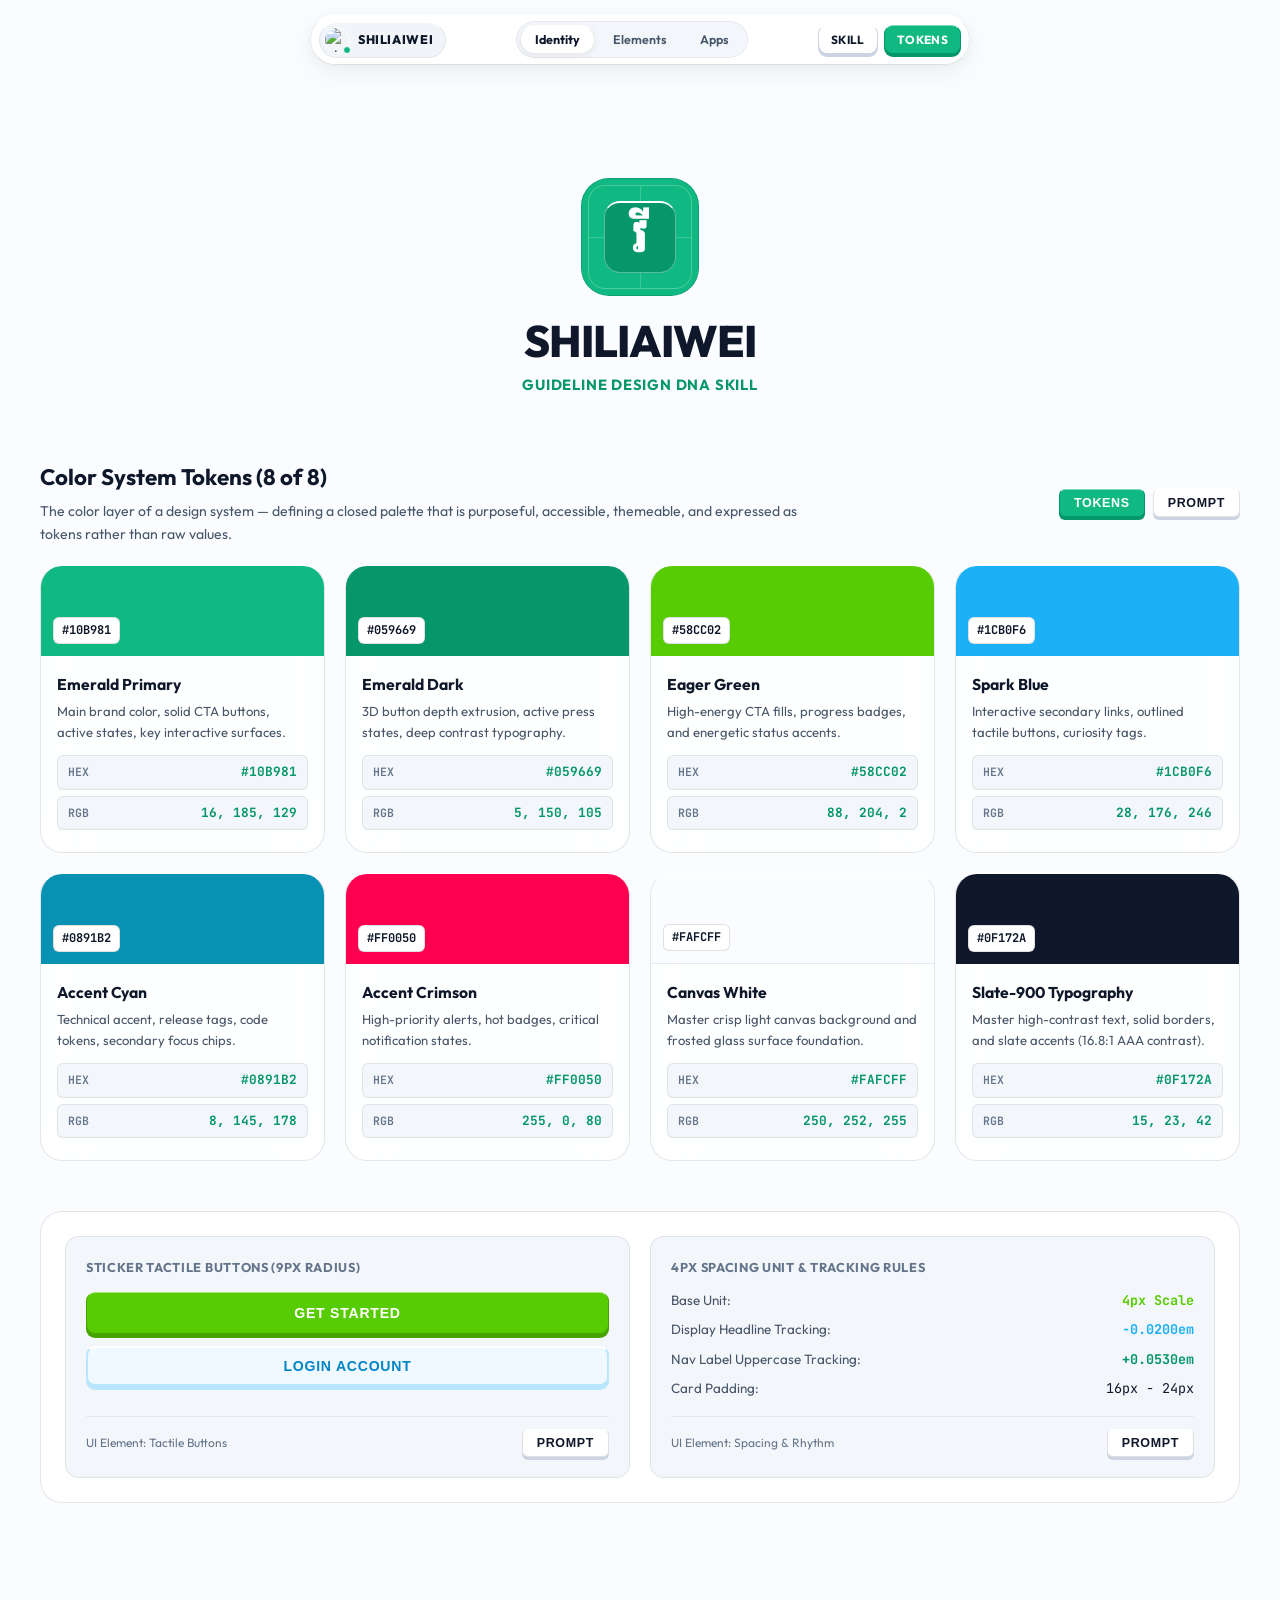
==== commit e72a7a2a: "feat(colors): restore complete 8 Color System Tokens concept cards grid and remove github links" ====
--- a/index.html
+++ b/index.html
@@ -2293,7 +2293,7 @@
 
         <div style="display: flex; justify-content: space-between; align-items: center; font-size: 0.72rem; color: var(--text-dim); border-top: 1px solid rgba(0,0,0,0.06); padding-top: 12px;">
           <span>Release v2.4.0 (Solid Architecture)</span>
-          <a href="https://github.com/shiliaiwei/shiliaiwei-design-dna" target="_blank" style="color: var(--primary-dark); font-weight: 700; text-decoration: none;">GitHub Repository ↗</a>
+          <span style="color: var(--primary-dark); font-weight: 700;">Shiliaiwei Design DNA</span>
         </div>
       </div>
     </div>
@@ -2332,120 +2332,241 @@
 
         
 
+        <!-- SECTION: VISUAL IDENTITY & COLOR SYSTEM TOKENS -->
         <section id="section-tactile" class="studio-view active" style="margin-bottom: 60px;">
-      <h2 class="section-title" data-i18n="sec_2_title">
-        Visual Identity & Tactile UI Standards
-      </h2>
-
-      <div style="background-color: var(--bg-surface); border: 1px solid var(--border-glass); border-radius: var(--radius-xl); padding: 24px; backdrop-filter: blur(16px);">
-        <div style="display: grid; grid-template-columns: repeat(auto-fit, minmax(280px, 1fr)); gap: 20px;">
-          
-          <!-- Tactile Buttons Demo -->
-          <div style="background-color: var(--bg-inner-glass); padding: 20px; border-radius: 14px; border: 1px solid rgba(0, 0, 0, 0.08); box-shadow: none; display: flex; flex-direction: column; justify-content: space-between;">
+          <div style="display: flex; justify-content: space-between; align-items: center; flex-wrap: wrap; gap: 12px; margin-bottom: 20px;">
             <div>
-              <div style="margin-bottom: 14px;">
-                <div style="font-size: 0.8rem; font-weight: 700; color: var(--text-dim); text-transform: uppercase; letter-spacing: 0.053em;">
-                  Sticker Tactile Buttons (9px Radius)
+              <h2 class="section-title" style="margin-bottom: 4px;" data-i18n="sec_1_title">
+                Color System Tokens (8 of 8)
+              </h2>
+              <p style="color: var(--text-muted); font-size: 0.88rem; max-width: 780px;" data-i18n="sec_1_desc">
+                The color layer of a design system — defining a closed palette that is purposeful, accessible, themeable, and expressed as tokens rather than raw values.
+              </p>
+            </div>
+            <div style="display: flex; gap: 8px;">
+              <button class="btn btn-primary btn-sm" onclick="copyAllTokens()">Tokens</button>
+              <button class="btn btn-glass btn-sm" onclick="copyComponentPrompt('color_palette', this)">Prompt</button>
+            </div>
+          </div>
+
+          <!-- The Complete 8 Original Color Tokens Concept Cards Grid -->
+          <div class="palette-grid">
+            <!-- 1. Emerald Primary -->
+            <div class="color-card" onclick="copyVal('#10B981', 'Emerald Primary', this)" title="Click to copy #10B981">
+              <div class="swatch" style="background-color: #10B981;">
+                <span class="swatch-tag">#10B981</span>
+              </div>
+              <div class="color-info">
+                <h3 class="color-name">Emerald Primary</h3>
+                <p class="color-role">Main brand color, solid CTA buttons, active states, key interactive surfaces.</p>
+                <div class="code-row">
+                  <span class="code-label">HEX</span>
+                  <span class="code-val">#10B981</span>
+                </div>
+                <div class="code-row">
+                  <span class="code-label">RGB</span>
+                  <span class="code-val">16, 185, 129</span>
                 </div>
               </div>
-              <div style="display: flex; flex-direction: column; gap: 12px; margin-bottom: 16px;">
-                <button class="btn btn-eager" style="justify-content: center; text-transform: uppercase; letter-spacing: 0.053em; padding: 12px 20px;">
-                  Get Started
-                </button>
-                <button class="btn btn-spark" style="justify-content: center; text-transform: uppercase; letter-spacing: 0.053em; padding: 10px 20px;">
-                  Login Account
-                </button>
+            </div>
+
+            <!-- 2. Emerald Dark -->
+            <div class="color-card" onclick="copyVal('#059669', 'Emerald Dark', this)" title="Click to copy #059669">
+              <div class="swatch" style="background-color: #059669;">
+                <span class="swatch-tag">#059669</span>
               </div>
-            </div>
-            <div style="display: flex; justify-content: space-between; align-items: center; padding-top: 12px; border-top: 1px solid rgba(0,0,0,0.06);">
-              <span style="font-size: 0.75rem; color: var(--text-dim);">UI Element: Tactile Buttons</span>
-              <button class="btn btn-glass btn-sm" onclick="copyComponentPrompt('tactile_buttons', this)">Prompt</button>
-            </div>
-          </div>
-
-          <!-- Spacing & Typography Rules -->
-          <div style="background-color: var(--bg-inner-glass); padding: 20px; border-radius: 14px; border: 1px solid rgba(0, 0, 0, 0.08); box-shadow: none; display: flex; flex-direction: column; justify-content: space-between;">
-            <div>
-              <div style="margin-bottom: 12px;">
-                <div style="font-size: 0.8rem; font-weight: 700; color: var(--text-dim); text-transform: uppercase; letter-spacing: 0.053em;">
-                  4px Spacing Unit & Tracking Rules
+              <div class="color-info">
+                <h3 class="color-name">Emerald Dark</h3>
+                <p class="color-role">3D button depth extrusion, active press states, deep contrast typography.</p>
+                <div class="code-row">
+                  <span class="code-label">HEX</span>
+                  <span class="code-val">#059669</span>
+                </div>
+                <div class="code-row">
+                  <span class="code-label">RGB</span>
+                  <span class="code-val">5, 150, 105</span>
                 </div>
               </div>
-              <div style="display: flex; flex-direction: column; gap: 8px; font-size: 0.84rem; margin-bottom: 16px;">
-                <div style="display: flex; justify-content: space-between;">
-                  <span style="color: var(--text-muted);">Base Unit:</span>
-                  <span style="font-family: var(--font-mono); color: var(--color-eager-green); font-weight: 700;">4px Scale</span>
+            </div>
+
+            <!-- 3. Eager Green -->
+            <div class="color-card" onclick="copyVal('#58CC02', 'Shiliaiwei Eager Green', this)" title="Click to copy #58CC02">
+              <div class="swatch" style="background-color: #58CC02;">
+                <span class="swatch-tag">#58CC02</span>
+              </div>
+              <div class="color-info">
+                <h3 class="color-name">Eager Green</h3>
+                <p class="color-role">High-energy CTA fills, progress badges, and energetic status accents.</p>
+                <div class="code-row">
+                  <span class="code-label">HEX</span>
+                  <span class="code-val">#58CC02</span>
                 </div>
-                <div style="display: flex; justify-content: space-between;">
-                  <span style="color: var(--text-muted);">Display Headline Tracking:</span>
-                  <span style="font-family: var(--font-mono); color: var(--color-spark-blue); font-weight: 700;">-0.0200em</span>
-                </div>
-                <div style="display: flex; justify-content: space-between;">
-                  <span style="color: var(--text-muted);">Nav Label Uppercase Tracking:</span>
-                  <span style="font-family: var(--font-mono); color: var(--primary-dark); font-weight: 700;">+0.0530em</span>
-                </div>
-                <div style="display: flex; justify-content: space-between;">
-                  <span style="color: var(--text-muted);">Card Padding:</span>
-                  <span style="font-family: var(--font-mono); color: var(--text-main);">16px - 24px</span>
+                <div class="code-row">
+                  <span class="code-label">RGB</span>
+                  <span class="code-val">88, 204, 2</span>
                 </div>
               </div>
             </div>
-            <div style="display: flex; justify-content: space-between; align-items: center; padding-top: 12px; border-top: 1px solid rgba(0,0,0,0.06);">
-              <span style="font-size: 0.75rem; color: var(--text-dim);">UI Element: Spacing & Rhythm</span>
-              <button class="btn btn-glass btn-sm" onclick="copyComponentPrompt('spacing_rules', this)">Prompt</button>
-            </div>
-          </div>
-
-          <!-- Closed 6-Color Brand Palette Tokens -->
-          <div style="background-color: var(--bg-inner-glass); padding: 20px; border-radius: 14px; border: 1px solid rgba(0, 0, 0, 0.08); box-shadow: none; display: flex; flex-direction: column; justify-content: space-between;">
-            <div>
-              <div style="margin-bottom: 14px;">
-                <div style="font-size: 0.8rem; font-weight: 700; color: var(--text-dim); text-transform: uppercase; letter-spacing: 0.053em;">
-                  Closed 6-Color Brand Palette Tokens
+
+            <!-- 4. Spark Blue -->
+            <div class="color-card" onclick="copyVal('#1CB0F6', 'Shiliaiwei Spark Blue', this)" title="Click to copy #1CB0F6">
+              <div class="swatch" style="background-color: #1CB0F6;">
+                <span class="swatch-tag">#1CB0F6</span>
+              </div>
+              <div class="color-info">
+                <h3 class="color-name">Spark Blue</h3>
+                <p class="color-role">Interactive secondary links, outlined tactile buttons, curiosity tags.</p>
+                <div class="code-row">
+                  <span class="code-label">HEX</span>
+                  <span class="code-val">#1CB0F6</span>
+                </div>
+                <div class="code-row">
+                  <span class="code-label">RGB</span>
+                  <span class="code-val">28, 176, 246</span>
                 </div>
               </div>
-              <div style="display: grid; grid-template-columns: repeat(3, 1fr); gap: 10px; margin-bottom: 16px;">
-                <div onclick="copyVal('#10B981', 'Copied #10B981 (Primary Emerald)', this)" style="cursor: pointer; display: flex; flex-direction: column; gap: 4px; padding: 8px; background: #FFFFFF; border-radius: 8px; border: 1px solid rgba(0,0,0,0.06);">
-                  <div style="height: 28px; background: #10B981; border-radius: 6px;"></div>
-                  <span style="font-size: 0.72rem; font-weight: 700; color: #0F172A;">Emerald</span>
-                  <span style="font-size: 0.65rem; font-family: var(--font-mono); color: #64748B;">#10B981</span>
+            </div>
+
+            <!-- 5. Accent Cyan -->
+            <div class="color-card" onclick="copyVal('#0891B2', 'Accent Cyan', this)" title="Click to copy #0891B2">
+              <div class="swatch" style="background-color: #0891B2;">
+                <span class="swatch-tag">#0891B2</span>
+              </div>
+              <div class="color-info">
+                <h3 class="color-name">Accent Cyan</h3>
+                <p class="color-role">Technical accent, release tags, code tokens, secondary focus chips.</p>
+                <div class="code-row">
+                  <span class="code-label">HEX</span>
+                  <span class="code-val">#0891B2</span>
                 </div>
-                <div onclick="copyVal('#059669', 'Copied #059669 (Deep Emerald)', this)" style="cursor: pointer; display: flex; flex-direction: column; gap: 4px; padding: 8px; background: #FFFFFF; border-radius: 8px; border: 1px solid rgba(0,0,0,0.06);">
-                  <div style="height: 28px; background: #059669; border-radius: 6px;"></div>
-                  <span style="font-size: 0.72rem; font-weight: 700; color: #0F172A;">Deep</span>
-                  <span style="font-size: 0.65rem; font-family: var(--font-mono); color: #64748B;">#059669</span>
-                </div>
-                <div onclick="copyVal('#58CC02', 'Copied #58CC02 (Eager Green)', this)" style="cursor: pointer; display: flex; flex-direction: column; gap: 4px; padding: 8px; background: #FFFFFF; border-radius: 8px; border: 1px solid rgba(0,0,0,0.06);">
-                  <div style="height: 28px; background: #58CC02; border-radius: 6px;"></div>
-                  <span style="font-size: 0.72rem; font-weight: 700; color: #0F172A;">Eager</span>
-                  <span style="font-size: 0.65rem; font-family: var(--font-mono); color: #64748B;">#58CC02</span>
-                </div>
-                <div onclick="copyVal('#1CB0F6', 'Copied #1CB0F6 (Spark Blue)', this)" style="cursor: pointer; display: flex; flex-direction: column; gap: 4px; padding: 8px; background: #FFFFFF; border-radius: 8px; border: 1px solid rgba(0,0,0,0.06);">
-                  <div style="height: 28px; background: #1CB0F6; border-radius: 6px;"></div>
-                  <span style="font-size: 0.72rem; font-weight: 700; color: #0F172A;">Spark</span>
-                  <span style="font-size: 0.65rem; font-family: var(--font-mono); color: #64748B;">#1CB0F6</span>
-                </div>
-                <div onclick="copyVal('#0891B2', 'Copied #0891B2 (Accent Cyan)', this)" style="cursor: pointer; display: flex; flex-direction: column; gap: 4px; padding: 8px; background: #FFFFFF; border-radius: 8px; border: 1px solid rgba(0,0,0,0.06);">
-                  <div style="height: 28px; background: #0891B2; border-radius: 6px;"></div>
-                  <span style="font-size: 0.72rem; font-weight: 700; color: #0F172A;">Cyan</span>
-                  <span style="font-size: 0.65rem; font-family: var(--font-mono); color: #64748B;">#0891B2</span>
-                </div>
-                <div onclick="copyVal('#FF0050', 'Copied #FF0050 (Accent Crimson)', this)" style="cursor: pointer; display: flex; flex-direction: column; gap: 4px; padding: 8px; background: #FFFFFF; border-radius: 8px; border: 1px solid rgba(0,0,0,0.06);">
-                  <div style="height: 28px; background: #FF0050; border-radius: 6px;"></div>
-                  <span style="font-size: 0.72rem; font-weight: 700; color: #0F172A;">Crimson</span>
-                  <span style="font-size: 0.65rem; font-family: var(--font-mono); color: #64748B;">#FF0050</span>
+                <div class="code-row">
+                  <span class="code-label">RGB</span>
+                  <span class="code-val">8, 145, 178</span>
                 </div>
               </div>
             </div>
-            <div style="display: flex; justify-content: space-between; align-items: center; padding-top: 12px; border-top: 1px solid rgba(0,0,0,0.06);">
-              <span style="font-size: 0.75rem; color: var(--text-dim);">UI Element: Color Palette</span>
-              <button class="btn btn-glass btn-sm" onclick="copyComponentPrompt('color_palette', this)">Prompt</button>
-            </div>
-          </div>
-
-        </div>
-      </div>
-    </section>
+
+            <!-- 6. Accent Crimson -->
+            <div class="color-card" onclick="copyVal('#FF0050', 'Accent Crimson', this)" title="Click to copy #FF0050">
+              <div class="swatch" style="background-color: #FF0050;">
+                <span class="swatch-tag">#FF0050</span>
+              </div>
+              <div class="color-info">
+                <h3 class="color-name">Accent Crimson</h3>
+                <p class="color-role">High-priority alerts, hot badges, critical notification states.</p>
+                <div class="code-row">
+                  <span class="code-label">HEX</span>
+                  <span class="code-val">#FF0050</span>
+                </div>
+                <div class="code-row">
+                  <span class="code-label">RGB</span>
+                  <span class="code-val">255, 0, 80</span>
+                </div>
+              </div>
+            </div>
+
+            <!-- 7. Canvas White -->
+            <div class="color-card" onclick="copyVal('#FAFCFF', 'Canvas White', this)" title="Click to copy #FAFCFF">
+              <div class="swatch" style="background-color: #FAFCFF; border-bottom: 1px solid rgba(0,0,0,0.08);">
+                <span class="swatch-tag">#FAFCFF</span>
+              </div>
+              <div class="color-info">
+                <h3 class="color-name">Canvas White</h3>
+                <p class="color-role">Master crisp light canvas background and frosted glass surface foundation.</p>
+                <div class="code-row">
+                  <span class="code-label">HEX</span>
+                  <span class="code-val">#FAFCFF</span>
+                </div>
+                <div class="code-row">
+                  <span class="code-label">RGB</span>
+                  <span class="code-val">250, 252, 255</span>
+                </div>
+              </div>
+            </div>
+
+            <!-- 8. Slate-900 Typography -->
+            <div class="color-card" onclick="copyVal('#0F172A', 'Slate-900 Typography', this)" title="Click to copy #0F172A">
+              <div class="swatch" style="background-color: #0F172A;">
+                <span class="swatch-tag">#0F172A</span>
+              </div>
+              <div class="color-info">
+                <h3 class="color-name">Slate-900 Typography</h3>
+                <p class="color-role">Master high-contrast text, solid borders, and slate accents (16.8:1 AAA contrast).</p>
+                <div class="code-row">
+                  <span class="code-label">HEX</span>
+                  <span class="code-val">#0F172A</span>
+                </div>
+                <div class="code-row">
+                  <span class="code-label">RGB</span>
+                  <span class="code-val">15, 23, 42</span>
+                </div>
+              </div>
+            </div>
+          </div>
+
+          <!-- Tactile Standards & Spatial Rules Card Container -->
+          <div style="background-color: var(--bg-surface); border: 1px solid var(--border-glass); border-radius: var(--radius-xl); padding: 24px; backdrop-filter: blur(16px);">
+            <div style="display: grid; grid-template-columns: repeat(auto-fit, minmax(280px, 1fr)); gap: 20px;">
+              
+              <!-- Tactile Buttons Demo -->
+              <div style="background-color: var(--bg-inner-glass); padding: 20px; border-radius: 14px; border: 1px solid rgba(0, 0, 0, 0.08); box-shadow: none; display: flex; flex-direction: column; justify-content: space-between;">
+                <div>
+                  <div style="margin-bottom: 14px;">
+                    <div style="font-size: 0.8rem; font-weight: 700; color: var(--text-dim); text-transform: uppercase; letter-spacing: 0.053em;">
+                      Sticker Tactile Buttons (9px Radius)
+                    </div>
+                  </div>
+                  <div style="display: flex; flex-direction: column; gap: 12px; margin-bottom: 16px;">
+                    <button class="btn btn-eager" style="justify-content: center; text-transform: uppercase; letter-spacing: 0.053em; padding: 12px 20px;">
+                      Get Started
+                    </button>
+                    <button class="btn btn-spark" style="justify-content: center; text-transform: uppercase; letter-spacing: 0.053em; padding: 10px 20px;">
+                      Login Account
+                    </button>
+                  </div>
+                </div>
+                <div style="display: flex; justify-content: space-between; align-items: center; padding-top: 12px; border-top: 1px solid rgba(0,0,0,0.06);">
+                  <span style="font-size: 0.75rem; color: var(--text-dim);">UI Element: Tactile Buttons</span>
+                  <button class="btn btn-glass btn-sm" onclick="copyComponentPrompt('tactile_buttons', this)">Prompt</button>
+                </div>
+              </div>
+
+              <!-- Spacing & Typography Rules -->
+              <div style="background-color: var(--bg-inner-glass); padding: 20px; border-radius: 14px; border: 1px solid rgba(0, 0, 0, 0.08); box-shadow: none; display: flex; flex-direction: column; justify-content: space-between;">
+                <div>
+                  <div style="margin-bottom: 12px;">
+                    <div style="font-size: 0.8rem; font-weight: 700; color: var(--text-dim); text-transform: uppercase; letter-spacing: 0.053em;">
+                      4px Spacing Unit & Tracking Rules
+                    </div>
+                  </div>
+                  <div style="display: flex; flex-direction: column; gap: 8px; font-size: 0.84rem; margin-bottom: 16px;">
+                    <div style="display: flex; justify-content: space-between;">
+                      <span style="color: var(--text-muted);">Base Unit:</span>
+                      <span style="font-family: var(--font-mono); color: var(--color-eager-green); font-weight: 700;">4px Scale</span>
+                    </div>
+                    <div style="display: flex; justify-content: space-between;">
+                      <span style="color: var(--text-muted);">Display Headline Tracking:</span>
+                      <span style="font-family: var(--font-mono); color: var(--color-spark-blue); font-weight: 700;">-0.0200em</span>
+                    </div>
+                    <div style="display: flex; justify-content: space-between;">
+                      <span style="color: var(--text-muted);">Nav Label Uppercase Tracking:</span>
+                      <span style="font-family: var(--font-mono); color: var(--primary-dark); font-weight: 700;">+0.0530em</span>
+                    </div>
+                    <div style="display: flex; justify-content: space-between;">
+                      <span style="color: var(--text-muted);">Card Padding:</span>
+                      <span style="font-family: var(--font-mono); color: var(--text-main);">16px - 24px</span>
+                    </div>
+                  </div>
+                </div>
+                <div style="display: flex; justify-content: space-between; align-items: center; padding-top: 12px; border-top: 1px solid rgba(0,0,0,0.06);">
+                  <span style="font-size: 0.75rem; color: var(--text-dim);">UI Element: Spacing & Rhythm</span>
+                  <button class="btn btn-glass btn-sm" onclick="copyComponentPrompt('spacing_rules', this)">Prompt</button>
+                </div>
+              </div>
+
+            </div>
+          </div>
+        </section>
 
     <!-- CORE DESIGN SYSTEM UI ELEMENTS -->
     <section id="section-elements" class="studio-view" style="margin-bottom: 60px;">
@@ -3295,15 +3416,17 @@
     }
 
     const componentPrompts = {
-      color_palette: `/* Prompt: Shiliaiwei 6 Closed Color Palette Tokens */
-Directive: Implement the closed 6-token color system for Shiliaiwei Liquid Glass.
-- Primary Emerald: #10B981 (--primary) - Core brand interactive actions and confirmations.
-- Deep Emerald: #059669 (--primary-dark) - 3D depth extrusion and high-contrast text.
-- Eager Green: #58CC02 (--color-eager-green) - High-energy CTA buttons.
-- Spark Blue: #1CB0F6 (--color-spark-blue) - Secondary interactive accents.
-- Accent Cyan: #0891B2 (--accent-cyan) - Release tags and code chips.
-- Accent Crimson: #FF0050 (--accent-crimson) - Critical alerts and danger states.
-- Rule: 100% solid colors only, zero gradients, zero unlisted colors.`,
+      color_palette: `/* Prompt: Shiliaiwei 8 Closed Color System Tokens */
+Directive: Implement the closed 8-token color system for Shiliaiwei Liquid Glass.
+- 01. Emerald Primary: #10B981 (--primary) - Core brand interactive actions and confirmations.
+- 02. Emerald Dark: #059669 (--primary-dark) - 3D depth extrusion and high-contrast text.
+- 03. Eager Green: #58CC02 (--color-eager-green) - High-energy CTA buttons.
+- 04. Spark Blue: #1CB0F6 (--color-spark-blue) - Secondary interactive accents.
+- 05. Accent Cyan: #0891B2 (--accent-cyan) - Release tags and code chips.
+- 06. Accent Crimson: #FF0050 (--accent-crimson) - Critical alerts and danger states.
+- 07. Canvas White: #FAFCFF (--bg-main) - High-contrast canvas foundation.
+- 08. Slate-900 Typography: #0F172A (--text-main) - Master typography & solid borders (16.8:1 AAA contrast).
+- Rule: 100% solid colors only, zero gradients, zero unlisted colors, WCAG 2.2 AAA compliant.`,
 
       tactile_buttons: `/* Prompt: Shiliaiwei Tactile Sticker Buttons */
 Directive: Implement 9px border-radius sticker buttons with 3D bottom depth shadow.
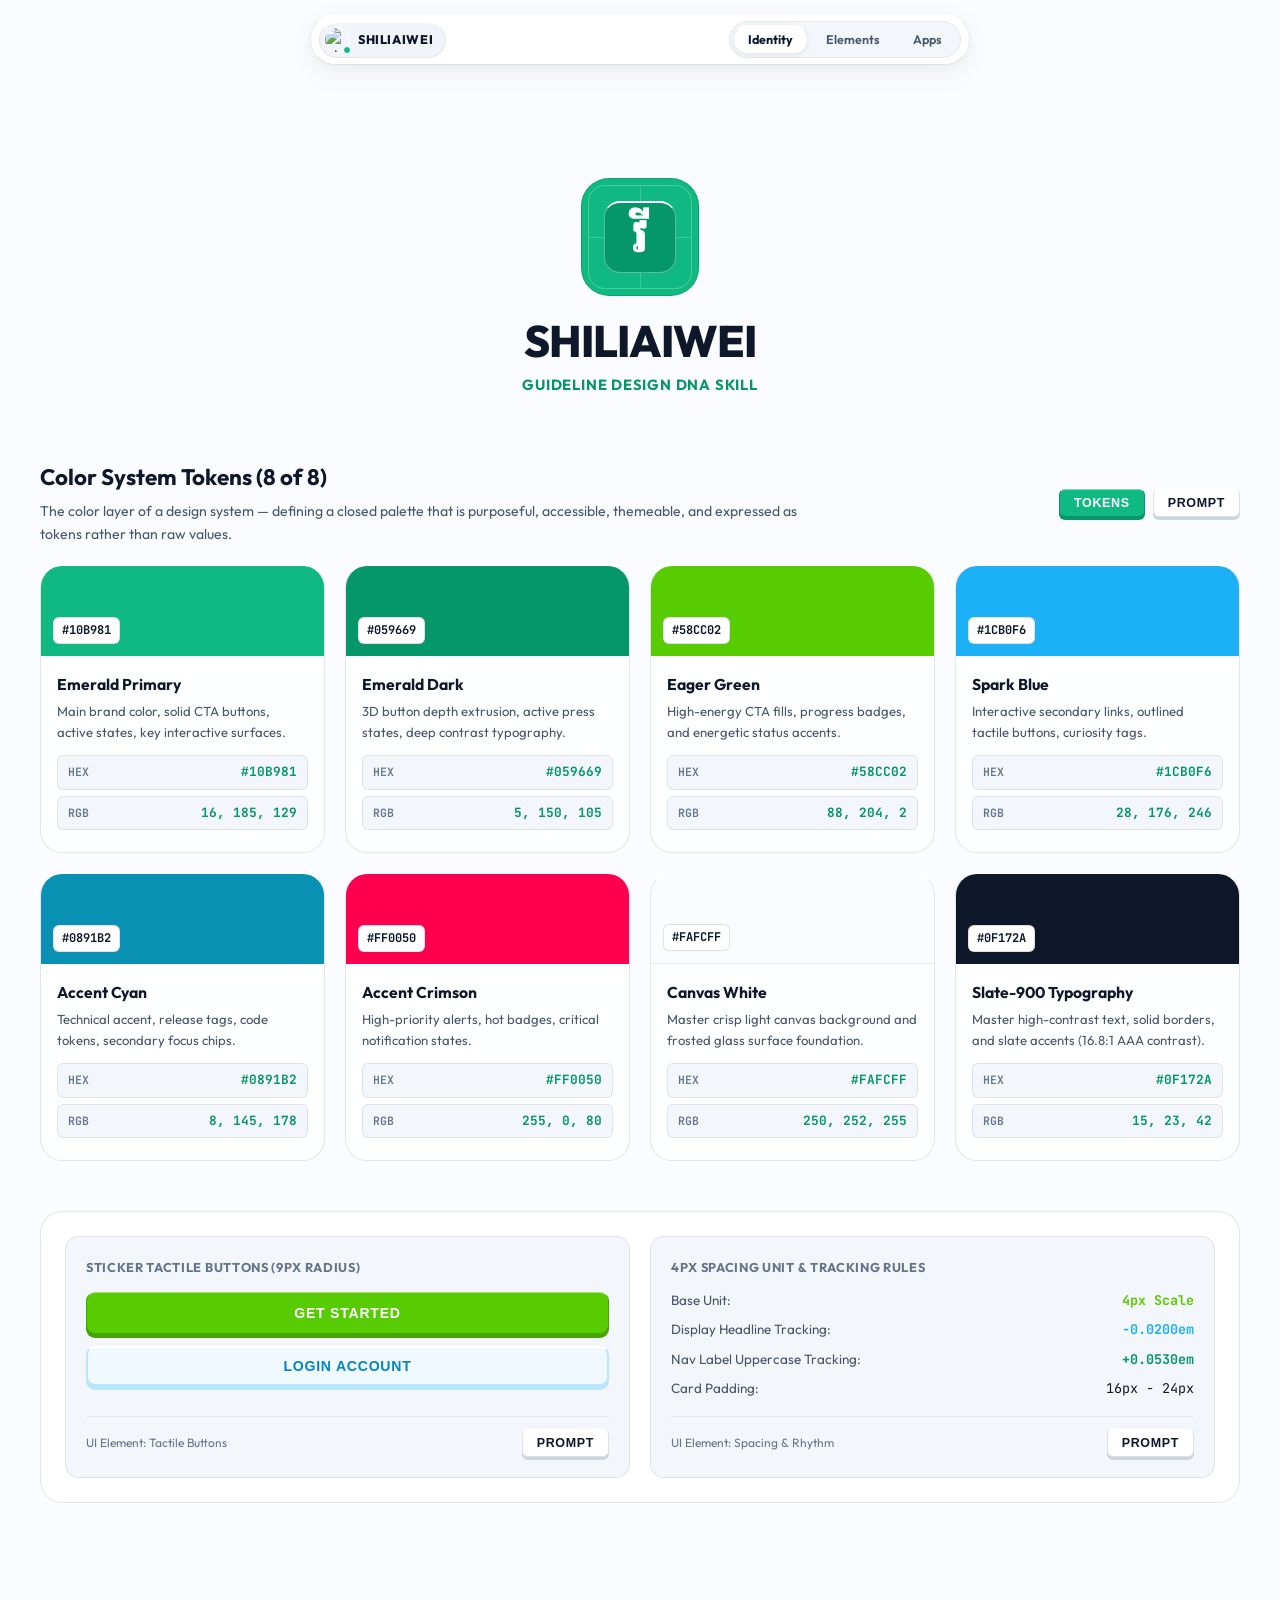
==== commit ca4001c6: "style(dock): remove Skill and Tokens action buttons from floating dock menu" ====
--- a/index.html
+++ b/index.html
@@ -2247,16 +2247,6 @@
           </button>
           <button class="dock-tab" onclick="switchStudioView('webapp', this)" data-view="webapp" data-i18n="nav_webapp">
             Apps
-          </button>
-        </div>
-
-        <!-- Right: Action Buttons (Strict 1-Word Labels) -->
-        <div class="apple-dock-actions">
-          <button class="dock-action-btn dock-btn-glass" onclick="copySkillMarkdown()" title="Copy Agent Skill Markdown">
-            Skill
-          </button>
-          <button class="dock-action-btn dock-btn-primary" onclick="copyAllTokens()" title="Copy Design Tokens">
-            Tokens
           </button>
         </div>
       </nav>
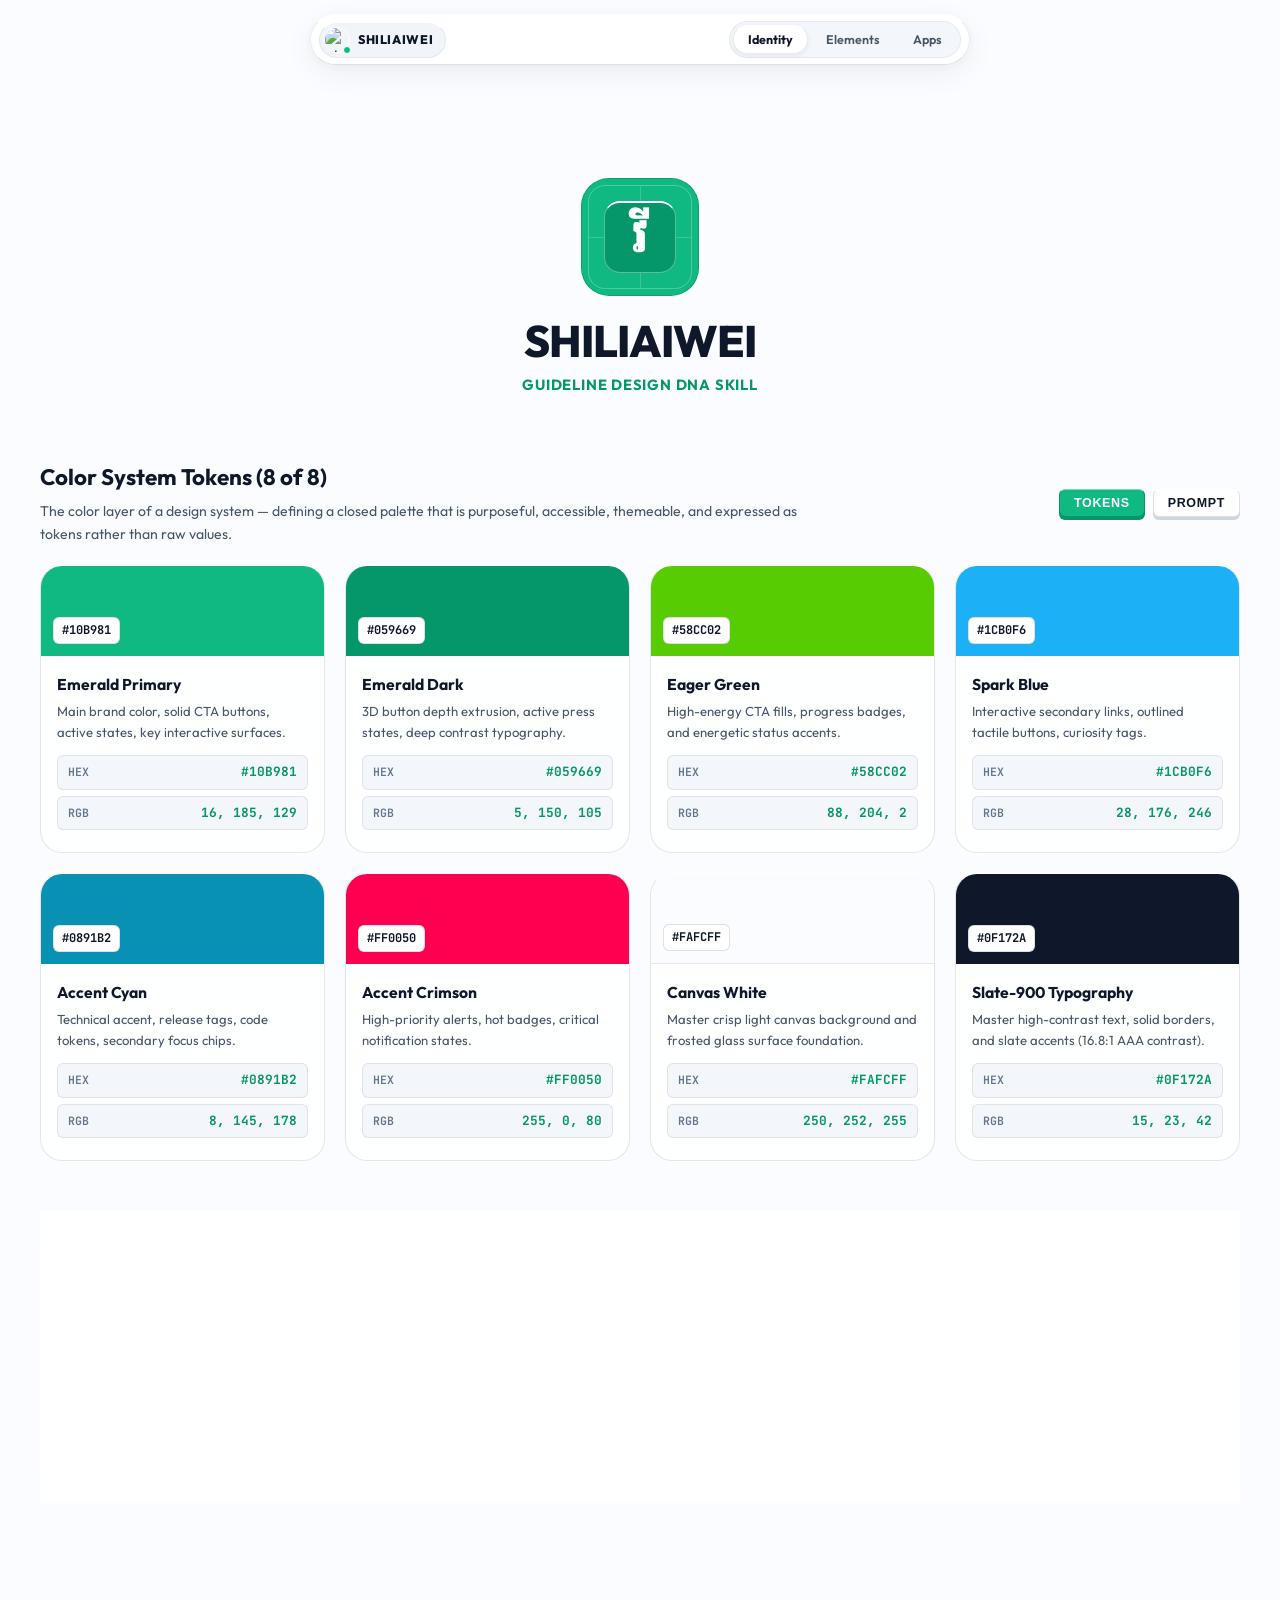
==== commit 3030a325: "feat(skill): rewrite authoritative agent skill documentation and add instant download SKILL.md modal" ====
--- a/index.html
+++ b/index.html
@@ -2273,11 +2273,14 @@
         </p>
 
         <div style="display: flex; flex-direction: column; gap: 10px; margin-bottom: 16px;">
-          <button class="btn btn-primary" style="justify-content: center; width: 100%; padding: 12px;" onclick="copyAllTokens()">
+          <button class="btn btn-primary" style="justify-content: center; width: 100%; padding: 12px;" onclick="copySkillMarkdown()">
+            Copy Agent Skill Prompt (SKILL.md)
+          </button>
+          <button class="btn btn-eager" style="justify-content: center; width: 100%; padding: 12px;" onclick="downloadSkillMarkdown()">
+            Download Agent Skill (SKILL.md)
+          </button>
+          <button class="btn btn-glass" style="justify-content: center; width: 100%; padding: 12px;" onclick="copyAllTokens()">
             Copy Complete Design Tokens (CSS)
-          </button>
-          <button class="btn btn-glass" style="justify-content: center; width: 100%; padding: 12px;" onclick="copySkillMarkdown()">
-            Copy Agent Skill Prompt (SKILL.md)
           </button>
         </div>
 
@@ -3925,32 +3928,62 @@
     });
 
 
-    // Copy Authoritative Skill Markdown (SKILL.md) to Clipboard
-    function copySkillMarkdown() {
-      const skillMd = `---
+    function getFullSkillMarkdown() {
+      return `---
 name: shiliaiwei-liquid-glass-standards
-description: Authoritative design standard and architectural rules for Shiliaiwei Liquid Glass, 14 Design System UI Elements, 25 Website Concepts, 12px/9px tactile sticker button physics, strict SOLID COLORS ONLY, zero-emoji / zero-symbol / zero-signs / zero-gray / zero-shadow / zero-glow / zero-hover policy, multi-platform implementation (Web, React, Compose, SwiftUI, Flutter), and mandatory Google Sans for Khmer.
+description: Authoritative design standard and architectural rules for Shiliaiwei Liquid Glass, 14 Design System UI Elements, 8 Color System Tokens, 25 Website Concepts, 9px tactile sticker button physics, strict SOLID COLORS ONLY, zero-emoji / zero-symbol / zero-signs / zero-gray / zero-shadow / zero-glow / zero-hover policy, Apple squircle app icon hero with Web Audio API chime, multi-platform implementation (Web, React, Compose, SwiftUI, Flutter), and mandatory Google Sans for Khmer.
 ---
 
 # Shiliaiwei Guideline Design DNA Skill
 
 - **Primary Production URL**: https://shiliaiwei.pages.dev
-- **GitHub Repository**: https://github.com/shiliaiwei/shiliaiwei-design-dna
-
-## Core Directives:
+
+## Core Architecture Directives:
 1. Zero Emojis (0 smileys/symbols)
 2. Zero Icons (Pure typography, high-contrast monospace tokens, status pills)
 3. Zero Gray (No dull/muddy grays; High-contrast Canvas White #FAFCFF + Slate-900 #0F172A)
 4. Zero Gradients (100% Solid Colors Only)
 5. Zero Mix Color (Single solid color token per element)
-6. Strict Closed Palette (:root tokens only)
+6. Strict Closed Palette (8 of 8 Core Tokens):
+   - 01. Canvas White: #FAFCFF (--bg-main)
+   - 02. Slate-900: #0F172A (--text-main)
+   - 03. Primary Emerald: #10B981 (--primary)
+   - 04. Deep Emerald: #059669 (--primary-dark)
+   - 05. Eager Green: #58CC02 (--color-eager-green)
+   - 06. Spark Blue: #1CB0F6 (--color-spark-blue)
+   - 07. Accent Cyan: #0891B2 (--accent-cyan)
+   - 08. Accent Crimson: #FF0050 (--accent-crimson)
 7. Zero Blur Shadow & Zero Glow (1px solid borders + top specular highlight)
 8. Zero Hover Style (No lifting/floating hover effects)
-9. Mandatory Google Sans for Khmer & 9px Tactile Sticker Button Physics
-10. Concise 2-3 Words Button Text Mandate
-11. Single-View Studio Architecture (Zero Forced Scrolling)
+9. Mandatory Google Sans for Khmer & 9px Tactile Sticker Button Physics (0 4px 0 <depth>)
+10. Apple iPhone & macOS Desktop App Icon Hero:
+    - Solid emerald #10B981 squircle (118x118px, radius 28px) with crisp 1.5px solid rgba(0,0,0,0.14) outline.
+    - Apple geometric guide grid, 3D center plate #059669, and pure white Khmer "វី" emblem.
+    - Web Audio API crystal glass chime sound on tap.
+11. 14 Core UI Elements: Radio, Searchbar, Tooltip, Modal, Loading Skeleton, Toggle Switch, Progress Bar, Avatar Stack, Tabs, Range Slider, Code Chip, Status Badge, 9px Tactile Button, UI Table.
+12. Concise 2-3 Words Button Text Mandate
+13. Single-View Studio Architecture (Zero Forced Scrolling)
 `;
-      copyVal(skillMd, 'Copied Shiliaiwei SKILL.md to Clipboard');
+    }
+
+    // Copy Authoritative Skill Markdown (SKILL.md) to Clipboard
+    function copySkillMarkdown() {
+      copyVal(getFullSkillMarkdown(), 'Copied Shiliaiwei Agent SKILL.md to Clipboard');
+    }
+
+    // Download Authoritative Skill Markdown (SKILL.md) File
+    function downloadSkillMarkdown() {
+      const skillText = getFullSkillMarkdown();
+      const blob = new Blob([skillText], { type: 'text/markdown;charset=utf-8;' });
+      const url = URL.createObjectURL(blob);
+      const a = document.createElement('a');
+      a.href = url;
+      a.download = 'SKILL.md';
+      document.body.appendChild(a);
+      a.click();
+      document.body.removeChild(a);
+      URL.revokeObjectURL(url);
+      showToast(currentLang === 'km' ? 'បានទាញយកឯកសារ SKILL.md ដោយជោគជ័យ!' : 'Downloaded Agent SKILL.md file!');
     }
 
     // Authentic Apple macOS Glass Notification Chime Synthesizer (Web Audio API)
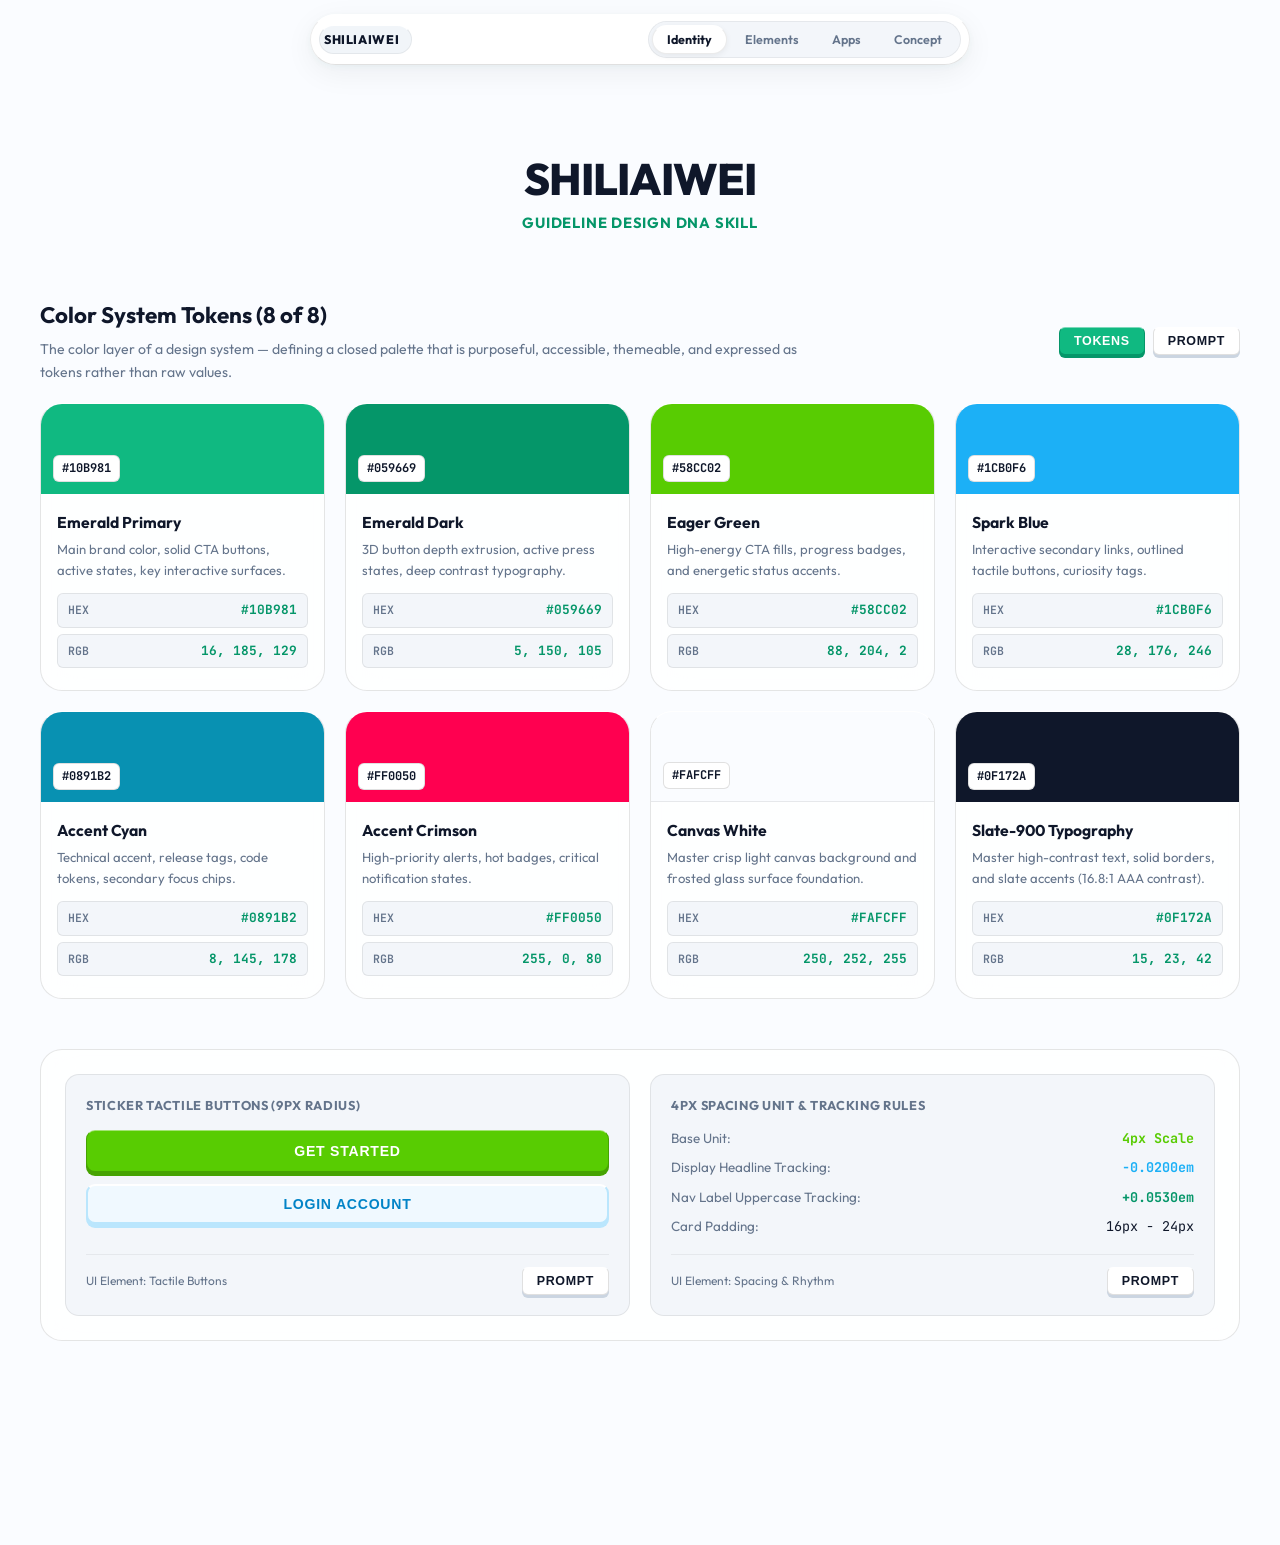
==== commit b23e991f: "feat(concept): remove logo and integrate Liquid Glass macOS SplitView concept section" ====
--- a/index.html
+++ b/index.html
@@ -2218,6 +2218,251 @@
 
     
 
+  
+    /* ==========================================================================
+       SKILL: LIQUID GLASS MACOS SPLITVIEW DESIGN SYSTEM
+       Standard: Apple Human Interface Guidelines (macOS) + Liquid Glass Refraction
+       ========================================================================== */
+
+    :root {
+      /* --- 1. Base Canvas & Typography Tokens --- */
+      --font-system: -apple-system, BlinkMacSystemFont, "SF Pro Text", "SF Pro Display", "Segoe UI", Roboto, sans-serif;
+      --font-split-mono: "SF Mono", Menlo, Monaco, Consolas, monospace;
+      --letter-spacing-ui: -0.01em;
+
+      --bg-canvas: #F8FAFC;
+      --bg-sidebar: rgba(248, 250, 252, 0.88);
+      --bg-surface: rgba(255, 255, 255, 0.80);
+      --bg-card: rgba(255, 255, 255, 0.75);
+      --bg-inspector: rgba(255, 255, 255, 0.92);
+
+      --text-primary: #0F172A;
+      --text-secondary: #475569;
+      --text-muted: #64748B;
+      --text-disabled: #94A3B8;
+
+      /* --- 2. macOS Semantic Accent Tokens --- */
+      --accent-blue: #007AFF;
+      --accent-blue-gradient: linear-gradient(180deg, #0A84FF 0%, #0066CC 100%);
+      --accent-green: #34C759;
+      --accent-orange: #FF9500;
+      --accent-red: #FF3B30;
+
+      /* --- 3. Refraction Border Tokens --- */
+      --border-specular-bright: 1px solid rgba(255, 255, 255, 0.95);
+      --border-specular-mid: 1px solid rgba(255, 255, 255, 0.65);
+      --border-specular-soft: 1px solid rgba(255, 255, 255, 0.40);
+      --border-shadow-rim: 1px solid rgba(15, 23, 42, 0.12);
+      --border-divider: 1px solid rgba(15, 23, 42, 0.08);
+
+      /* --- 4. Elevation & Specular Reflection Shadows --- */
+      --shadow-specular-surface: 
+        inset 0 1px 0 rgba(255, 255, 255, 0.90),
+        inset 1px 0 0 rgba(255, 255, 255, 0.50),
+        inset -1px 0 0 rgba(255, 255, 255, 0.30),
+        inset 0 -1px 0 rgba(15, 23, 42, 0.08),
+        0 4px 20px -2px rgba(15, 23, 42, 0.05);
+
+      --shadow-specular-card: 
+        inset 0 1px 0 rgba(255, 255, 255, 0.90),
+        inset 1px 0 0 rgba(255, 255, 255, 0.45),
+        inset -1px 0 0 rgba(255, 255, 255, 0.25),
+        inset 0 -1px 0 rgba(15, 23, 42, 0.06),
+        0 2px 10px rgba(15, 23, 42, 0.04);
+
+      --shadow-specular-card-hover: 
+        inset 0 1px 0 rgba(255, 255, 255, 1),
+        inset 1px 0 0 rgba(255, 255, 255, 0.70),
+        inset -1px 0 0 rgba(255, 255, 255, 0.40),
+        inset 0 -1px 0 rgba(15, 23, 42, 0.10),
+        0 8px 24px -4px rgba(15, 23, 42, 0.08);
+
+      --shadow-primary-button: 
+        inset 0 1px 0 rgba(255, 255, 255, 0.55),
+        inset 0 -1px 0 rgba(0, 0, 0, 0.20),
+        0 2px 8px rgba(0, 122, 255, 0.35);
+
+      /* --- 5. Layout Dimension Tokens --- */
+      --sidebar-width: 260px;
+      --inspector-width: 360px;
+      --header-height: 52px;
+      --radius-card: 14px;
+      --radius-button: 8px;
+      --radius-pill: 9999px;
+    }
+
+    /* Production Utility Classes */
+    .liquid-glass-header {
+      height: var(--header-height);
+      background: rgba(255, 255, 255, 0.85);
+      backdrop-filter: blur(20px) saturate(180%);
+      -webkit-backdrop-filter: blur(20px) saturate(180%);
+      border-bottom: var(--border-divider);
+      box-shadow: 0 1px 0 rgba(255, 255, 255, 0.85);
+    }
+
+    .liquid-glass-sidebar {
+      width: var(--sidebar-width);
+      background: var(--bg-sidebar);
+      backdrop-filter: blur(24px) saturate(170%);
+      -webkit-backdrop-filter: blur(24px) saturate(170%);
+      border-right: var(--border-divider);
+      box-shadow: inset -1px 0 0 rgba(255, 255, 255, 0.75);
+    }
+
+    .liquid-glass-inspector {
+      width: var(--inspector-width);
+      background: var(--bg-inspector);
+      backdrop-filter: blur(24px) saturate(180%);
+      -webkit-backdrop-filter: blur(24px) saturate(180%);
+      border-left: var(--border-divider);
+      box-shadow: 
+        inset 1px 0 0 rgba(255, 255, 255, 0.85),
+        -4px 0 24px rgba(15, 23, 42, 0.06);
+    }
+
+    .liquid-glass-surface {
+      background: var(--bg-surface);
+      backdrop-filter: blur(20px) saturate(180%);
+      -webkit-backdrop-filter: blur(20px) saturate(180%);
+      border-top: var(--border-specular-bright);
+      border-left: var(--border-specular-mid);
+      border-right: var(--border-specular-soft);
+      border-bottom: var(--border-shadow-rim);
+      box-shadow: var(--shadow-specular-surface);
+    }
+
+    .liquid-glass-card {
+      border-radius: var(--radius-card);
+      background: var(--bg-card);
+      backdrop-filter: blur(16px) saturate(170%);
+      -webkit-backdrop-filter: blur(16px) saturate(170%);
+      border-top: var(--border-specular-bright);
+      border-left: var(--border-specular-mid);
+      border-right: var(--border-specular-soft);
+      border-bottom: var(--border-shadow-rim);
+      box-shadow: var(--shadow-specular-card);
+      transition: all 0.2s cubic-bezier(0.16, 1, 0.3, 1);
+    }
+
+    .liquid-glass-card:hover {
+      background: rgba(255, 255, 255, 0.95);
+      border-top: 1px solid #FFFFFF;
+      border-left: 1px solid rgba(255, 255, 255, 0.85);
+      border-right: 1px solid rgba(255, 255, 255, 0.60);
+      border-bottom: 1px solid rgba(15, 23, 42, 0.18);
+      box-shadow: var(--shadow-specular-card-hover);
+      transform: translateY(-1px);
+    }
+
+    .liquid-glass-card-selected {
+      background: rgba(240, 246, 255, 0.92) !important;
+      border-top: 1px solid #FFFFFF !important;
+      border-left: 1px solid rgba(0, 122, 255, 0.70) !important;
+      border-right: 1px solid rgba(0, 122, 255, 0.50) !important;
+      border-bottom: 1px solid rgba(0, 122, 255, 0.85) !important;
+      box-shadow: 
+        inset 0 1px 0 #FFFFFF,
+        inset 1px 0 0 rgba(0, 122, 255, 0.40),
+        inset -1px 0 0 rgba(0, 122, 255, 0.30),
+        0 0 0 1.5px rgba(0, 122, 255, 0.60),
+        0 4px 16px -2px rgba(0, 122, 255, 0.18) !important;
+    }
+
+    .liquid-glass-button {
+      border-radius: var(--radius-button);
+      background: rgba(255, 255, 255, 0.75);
+      backdrop-filter: blur(12px);
+      -webkit-backdrop-filter: blur(12px);
+      border-top: var(--border-specular-bright);
+      border-left: var(--border-specular-mid);
+      border-right: var(--border-specular-soft);
+      border-bottom: var(--border-shadow-rim);
+      box-shadow: 
+        inset 0 1px 0 rgba(255, 255, 255, 0.85),
+        inset 0 -1px 0 rgba(15, 23, 42, 0.05),
+        0 1px 3px rgba(15, 23, 42, 0.04);
+      transition: all 0.15s ease;
+      cursor: pointer;
+    }
+
+    .liquid-glass-button:hover {
+      background: rgba(255, 255, 255, 0.95);
+      border-top: 1px solid #FFFFFF;
+      box-shadow: 
+        inset 0 1px 0 rgba(255, 255, 255, 0.95),
+        inset 0 -1px 0 rgba(15, 23, 42, 0.08),
+        0 2px 6px rgba(15, 23, 42, 0.06);
+    }
+
+    .liquid-glass-button:active {
+      background: rgba(241, 245, 249, 0.85);
+      border-top: 1px solid rgba(15, 23, 42, 0.10);
+      border-bottom: 1px solid rgba(255, 255, 255, 0.90);
+      box-shadow: inset 0 1px 2px rgba(15, 23, 42, 0.08);
+      transform: translateY(1px);
+    }
+
+    .liquid-glass-primary {
+      border-radius: var(--radius-button);
+      background: var(--accent-blue-gradient);
+      color: #FFFFFF;
+      border-top: 1px solid rgba(255, 255, 255, 0.45);
+      border-left: 1px solid rgba(255, 255, 255, 0.25);
+      border-right: 1px solid rgba(255, 255, 255, 0.15);
+      border-bottom: 1px solid rgba(0, 0, 0, 0.35);
+      box-shadow: var(--shadow-primary-button);
+      transition: all 0.15s ease;
+      cursor: pointer;
+    }
+
+    .liquid-glass-pill {
+      border-radius: var(--radius-pill);
+      background: rgba(255, 255, 255, 0.70);
+      backdrop-filter: blur(10px);
+      -webkit-backdrop-filter: blur(10px);
+      border-top: var(--border-specular-bright);
+      border-left: var(--border-specular-mid);
+      border-right: var(--border-specular-soft);
+      border-bottom: 1px solid rgba(15, 23, 42, 0.10);
+      box-shadow: 
+        inset 0 1px 0 rgba(255, 255, 255, 0.80),
+        0 1px 2px rgba(15, 23, 42, 0.03);
+      transition: all 0.15s ease;
+      cursor: pointer;
+    }
+
+    .liquid-glass-pill-active {
+      background: var(--accent-blue-gradient) !important;
+      color: #FFFFFF !important;
+      border-top: 1px solid rgba(255, 255, 255, 0.50) !important;
+      border-bottom: 1px solid rgba(0, 0, 0, 0.35) !important;
+      box-shadow: 
+        inset 0 1px 0 rgba(255, 255, 255, 0.55),
+        0 2px 8px rgba(0, 122, 255, 0.30) !important;
+    }
+
+    .liquid-glass-input {
+      border-radius: var(--radius-button);
+      background: rgba(248, 250, 252, 0.70);
+      backdrop-filter: blur(12px);
+      -webkit-backdrop-filter: blur(12px);
+      border-top: 1px solid rgba(15, 23, 42, 0.08);
+      border-left: 1px solid rgba(15, 23, 42, 0.05);
+      border-right: 1px solid rgba(255, 255, 255, 0.70);
+      border-bottom: 1px solid rgba(255, 255, 255, 0.95);
+      box-shadow: inset 0 1px 2px rgba(15, 23, 42, 0.04);
+      transition: all 0.15s ease;
+    }
+
+    .liquid-glass-input:focus {
+      background: rgba(255, 255, 255, 0.95);
+      border: 1px solid rgba(0, 122, 255, 0.60);
+      box-shadow: 
+        inset 0 1px 2px rgba(0, 122, 255, 0.08),
+        0 0 0 3px rgba(0, 122, 255, 0.15);
+      outline: none;
+    }
   </style>
 </head>
 <body>
@@ -2228,16 +2473,12 @@
     <div class="apple-dock-wrapper">
       <nav class="apple-dock" id="appleDock">
         
-        <!-- Left: Avatar Brand Pill (Taps open Brand & Export Popup) -->
+        <!-- Left: Pure Typography Brand Pill (Taps open Brand & Export Popup) -->
         <div class="apple-dock-brand" onclick="handleAppIconTap(event)" title="Click for Shiliaiwei Brand & Skill Actions">
-          <div class="dock-avatar-box">
-            <img src="https://github.com/shiliaiwei.png" alt="Shiliaiwei" class="dock-avatar-img">
-            <span class="dock-status-dot"></span>
-          </div>
           <span class="dock-brand-title">SHILIAIWEI</span>
         </div>
 
-        <!-- Center: 3 Capsule Segmented Tabs (Strict 1-Word Pure Typography) -->
+        <!-- Center: 4 Capsule Segmented Tabs (Strict 1-Word Pure Typography) -->
         <div class="apple-dock-nav">
           <button class="dock-tab active" onclick="switchStudioView('identity', this)" data-view="identity" data-i18n="nav_identity">
             Identity
@@ -2247,6 +2488,9 @@
           </button>
           <button class="dock-tab" onclick="switchStudioView('webapp', this)" data-view="webapp" data-i18n="nav_webapp">
             Apps
+          </button>
+          <button class="dock-tab" onclick="switchStudioView('concept', this)" data-view="concept" data-i18n="nav_concept">
+            Concept
           </button>
         </div>
       </nav>
@@ -2295,28 +2539,8 @@
       <!-- Main Content Area -->
       <main class="main-content" style="max-width: 1200px; margin: 0 auto;">
         
-        <!-- Authentic Apple iPhone & macOS Desktop App Icon Hero (Liquid Glass Bezel) -->
-        <header class="hero-brand-app-section">
-          <div class="ios-app-icon-wrapper" id="draggableViMark" onclick="handleAppIconTap(event)" title="SHILIAIWEI (វី) — Tap to view details or drag with physics!">
-            <!-- Outer Liquid Glass Frame -->
-            <div class="ios-app-glass-frame">
-              <!-- Inner Solid Emerald App Canvas -->
-              <div class="ios-app-inner-canvas">
-                <!-- Apple Icon Geometry Grid -->
-                <div class="ios-app-grid">
-                  <div class="ios-app-grid-circle"></div>
-                  <div class="ios-app-grid-crosshair-h"></div>
-                  <div class="ios-app-grid-crosshair-v"></div>
-                </div>
-                
-                <!-- 3D Core Plate -->
-                <div class="ios-app-core-plate">
-                  <span class="ios-app-emblem">វី</span>
-                </div>
-              </div>
-            </div>
-          </div>
-          
+        <!-- Pure Typography Brand Header (Zero Logo / Zero Decorative Mark) -->
+        <header class="hero-brand-app-section" style="padding: 24px 10px 16px;">
           <div class="hero-brand-text">
             <h1 class="hero-brand-title">SHILIAIWEI</h1>
             <p class="hero-brand-subtitle" data-i18n="hero_brand_sub">Guideline Design DNA Skill</p>
@@ -3365,6 +3589,222 @@
       </div>
     </section>
 
+    <!-- SECTION: CONCEPT - LIQUID GLASS MACOS SPLITVIEW -->
+    <section id="section-concept" class="studio-view" style="margin-bottom: 60px;">
+      <div style="display: flex; justify-content: space-between; align-items: flex-start; margin-bottom: 20px; flex-wrap: wrap; gap: 14px;">
+        <div>
+          <div style="display: inline-flex; align-items: center; gap: 6px; padding: 4px 10px; border-radius: 9999px; background: rgba(0, 122, 255, 0.08); border: 1px solid rgba(0, 122, 255, 0.20); margin-bottom: 8px;">
+            <span style="width: 7px; height: 7px; border-radius: 50%; background: #007AFF;"></span>
+            <span style="font-size: 0.72rem; font-weight: 700; color: #007AFF; letter-spacing: 0.06em; text-transform: uppercase;">macOS Human Interface Guidelines Standard</span>
+          </div>
+          <h2 class="section-title" style="margin-bottom: 4px;" data-i18n="sec_concept_title">
+            Liquid Glass macOS SplitView Design System
+          </h2>
+          <p style="color: var(--text-dim); font-size: 0.88rem; max-width: 820px;" data-i18n="sec_concept_desc">
+            Production-grade 3-column SplitView layout synthesizing native Apple window ergonomics with 360-degree specular liquid glass refraction, directional specular rim lighting, and responsive tactile controls.
+          </p>
+        </div>
+        <div style="display: flex; gap: 8px; flex-wrap: wrap;">
+          <button class="btn btn-primary btn-sm" onclick="copySplitViewTokens()">Copy Tokens</button>
+          <button class="btn btn-glass btn-sm" onclick="copySplitViewUtilities()">Copy Utilities</button>
+        </div>
+      </div>
+
+      <!-- Live Interactive 3-Column macOS Window Mockup -->
+      <div class="liquid-glass-dialog" style="border-radius: 18px; overflow: hidden; margin-bottom: 30px; box-shadow: 0 20px 50px -10px rgba(15, 23, 42, 0.12); border: 1px solid rgba(15, 23, 42, 0.10);">
+        <!-- Window Chrome / Titlebar -->
+        <div class="liquid-glass-header" style="height: 48px; display: flex; align-items: center; justify-content: space-between; padding: 0 16px;">
+          <div style="display: flex; align-items: center; gap: 8px;">
+            <span style="width: 12px; height: 12px; border-radius: 50%; background: #FF5F56; border: 1px solid rgba(224, 68, 62, 0.6); display: inline-block;"></span>
+            <span style="width: 12px; height: 12px; border-radius: 50%; background: #FFBD2E; border: 1px solid rgba(222, 161, 35, 0.6); display: inline-block;"></span>
+            <span style="width: 12px; height: 12px; border-radius: 50%; background: #27C93F; border: 1px solid rgba(26, 171, 41, 0.6); display: inline-block;"></span>
+            <span style="font-size: 0.78rem; font-weight: 700; color: #0F172A; margin-left: 12px; letter-spacing: -0.01em;">macOS SplitView Preview</span>
+          </div>
+          <div style="display: flex; align-items: center; gap: 8px;">
+            <span class="liquid-glass-pill" style="padding: 4px 10px; font-size: 0.72rem; font-weight: 600; color: #007AFF;">SF Pro Standard</span>
+            <span class="liquid-glass-pill" style="padding: 4px 10px; font-size: 0.72rem; font-weight: 600; color: #64748B;">Live Refraction</span>
+          </div>
+        </div>
+
+        <!-- 3-Column SplitView Body -->
+        <div style="display: flex; min-height: 440px; background: #F8FAFC;">
+          <!-- Column 1: Primary Sidebar (Left, 220px) -->
+          <div class="liquid-glass-sidebar" style="width: 220px; padding: 16px 12px; display: flex; flex-direction: column; gap: 8px; flex-shrink: 0;">
+            <div style="font-size: 0.70rem; font-weight: 800; color: #64748B; text-transform: uppercase; letter-spacing: 0.08em; padding: 0 8px; margin-bottom: 4px;">Navigation</div>
+            <div class="liquid-glass-pill-active" style="padding: 8px 12px; font-size: 0.82rem; font-weight: 600; border-radius: 8px; display: flex; align-items: center; justify-content: space-between;">
+              <span>Documents</span>
+              <span style="font-size: 0.70rem; opacity: 0.85;">5,219</span>
+            </div>
+            <div class="liquid-glass-pill" style="padding: 8px 12px; font-size: 0.82rem; font-weight: 500; color: #0F172A; border-radius: 8px; display: flex; align-items: center; justify-content: space-between;">
+              <span>Frameworks</span>
+              <span style="font-size: 0.70rem; color: #64748B;">84</span>
+            </div>
+            <div class="liquid-glass-pill" style="padding: 8px 12px; font-size: 0.82rem; font-weight: 500; color: #0F172A; border-radius: 8px; display: flex; align-items: center; justify-content: space-between;">
+              <span>Sample Code</span>
+              <span style="font-size: 0.70rem; color: #64748B;">1,420</span>
+            </div>
+            <div class="liquid-glass-pill" style="padding: 8px 12px; font-size: 0.82rem; font-weight: 500; color: #0F172A; border-radius: 8px; display: flex; align-items: center; justify-content: space-between;">
+              <span>Release Notes</span>
+              <span style="font-size: 0.70rem; color: #64748B;">312</span>
+            </div>
+            <div style="margin-top: auto; padding-top: 12px; border-top: 1px solid rgba(15, 23, 42, 0.08);">
+              <input type="text" class="liquid-glass-input" placeholder="Quick filter..." style="width: 100%; padding: 7px 10px; font-size: 0.76rem; color: #0F172A; outline: none;">
+            </div>
+          </div>
+
+          <!-- Column 2: Center Detail Canvas (Flexible) -->
+          <div style="flex: 1; padding: 18px; display: flex; flex-direction: column; gap: 14px; overflow-y: auto;">
+            <div style="display: flex; justify-content: space-between; align-items: center;">
+              <div>
+                <h3 style="font-size: 0.95rem; font-weight: 700; color: #0F172A; margin-bottom: 2px;">Apple Developer Library Archive</h3>
+                <p style="font-size: 0.76rem; color: #64748B;">Real-time upstream navigation index explorer</p>
+              </div>
+              <button class="liquid-glass-primary" style="padding: 7px 14px; font-size: 0.78rem; font-weight: 600;">Download Index</button>
+            </div>
+
+            <!-- Interactive Specular Cards Grid -->
+            <div style="display: grid; grid-template-columns: repeat(auto-fit, minmax(220px, 1fr)); gap: 12px;">
+              <!-- Card 1: Selected -->
+              <div class="liquid-glass-card liquid-glass-card-selected" style="padding: 14px;">
+                <div style="display: flex; justify-content: space-between; align-items: flex-start; margin-bottom: 8px;">
+                  <span style="font-size: 0.70rem; font-weight: 700; color: #007AFF; text-transform: uppercase;">SELECTED ACTIVE</span>
+                  <span style="font-size: 0.72rem; color: #64748B;">macOS 15</span>
+                </div>
+                <div style="font-size: 0.88rem; font-weight: 700; color: #0F172A; margin-bottom: 4px;">AppKit Framework</div>
+                <p style="font-size: 0.76rem; color: #475569; line-height: 1.4;">Construct and manage modern Cocoa user interfaces, windows, events, and app menus.</p>
+              </div>
+
+              <!-- Card 2: Interactive Hover -->
+              <div class="liquid-glass-card" style="padding: 14px;">
+                <div style="display: flex; justify-content: space-between; align-items: flex-start; margin-bottom: 8px;">
+                  <span style="font-size: 0.70rem; font-weight: 700; color: #34C759; text-transform: uppercase;">FRAMEWORK</span>
+                  <span style="font-size: 0.72rem; color: #64748B;">iOS 18</span>
+                </div>
+                <div style="font-size: 0.88rem; font-weight: 700; color: #0F172A; margin-bottom: 4px;">UIKit & SwiftUI</div>
+                <p style="font-size: 0.76rem; color: #475569; line-height: 1.4;">Declarative views, fluid spring physics, animations, and cross-platform design tokens.</p>
+              </div>
+
+              <!-- Card 3: Interactive Hover -->
+              <div class="liquid-glass-card" style="padding: 14px;">
+                <div style="display: flex; justify-content: space-between; align-items: flex-start; margin-bottom: 8px;">
+                  <span style="font-size: 0.70rem; font-weight: 700; color: #FF9500; text-transform: uppercase;">GRAPHICS</span>
+                  <span style="font-size: 0.72rem; color: #64748B;">Metal 3</span>
+                </div>
+                <div style="font-size: 0.88rem; font-weight: 700; color: #0F172A; margin-bottom: 4px;">Metal Shading Language</div>
+                <p style="font-size: 0.76rem; color: #475569; line-height: 1.4;">Low-overhead GPU acceleration for compute shaders, machine learning, and graphics.</p>
+              </div>
+            </div>
+
+            <!-- Bottom Action Row -->
+            <div style="display: flex; gap: 8px; align-items: center; margin-top: auto; padding-top: 10px;">
+              <button class="liquid-glass-button" style="padding: 6px 12px; font-size: 0.76rem; font-weight: 600; color: #0F172A;">Inspect Node</button>
+              <button class="liquid-glass-button" style="padding: 6px 12px; font-size: 0.76rem; font-weight: 600; color: #0F172A;">Export JSON</button>
+              <span style="font-size: 0.72rem; color: #64748B; margin-left: auto;">Sub-millisecond Edge Response</span>
+            </div>
+          </div>
+
+          <!-- Column 3: Inspector Pane (Right, 240px) -->
+          <div class="liquid-glass-inspector" style="width: 240px; padding: 16px 14px; display: flex; flex-direction: column; gap: 12px; flex-shrink: 0;">
+            <div style="font-size: 0.72rem; font-weight: 800; color: #64748B; text-transform: uppercase; letter-spacing: 0.08em;">Inspector Telemetry</div>
+            <div style="background: rgba(255, 255, 255, 0.70); padding: 10px; border-radius: 8px; border: 1px solid rgba(15, 23, 42, 0.08);">
+              <div style="font-size: 0.70rem; color: #64748B; margin-bottom: 2px;">Runtime Engine</div>
+              <div style="font-size: 0.80rem; font-weight: 700; color: #0F172A;">Cloudflare Workers + OpenNext</div>
+            </div>
+            <div style="background: rgba(255, 255, 255, 0.70); padding: 10px; border-radius: 8px; border: 1px solid rgba(15, 23, 42, 0.08);">
+              <div style="font-size: 0.70rem; color: #64748B; margin-bottom: 2px;">Typography Standard</div>
+              <div style="font-size: 0.80rem; font-weight: 700; color: #0F172A;">SF Pro Text & Display</div>
+            </div>
+            <div style="background: rgba(255, 255, 255, 0.70); padding: 10px; border-radius: 8px; border: 1px solid rgba(15, 23, 42, 0.08);">
+              <div style="font-size: 0.70rem; color: #64748B; margin-bottom: 2px;">Refraction Layer</div>
+              <div style="font-size: 0.80rem; font-weight: 700; color: #007AFF;">360° Specular Rim Light</div>
+            </div>
+            <div style="margin-top: auto; font-size: 0.70rem; color: #94A3B8; line-height: 1.4;">
+              Zero emoji policy strictly enforced. High-contrast Slate-900 foundation.
+            </div>
+          </div>
+        </div>
+      </div>
+
+      <!-- Complete Token Code Block -->
+      <div style="background: #0F172A; border-radius: 14px; padding: 20px; color: #F8FAFC; position: relative; overflow-x: auto; box-shadow: 0 10px 30px rgba(15, 23, 42, 0.15);">
+        <div style="display: flex; justify-content: space-between; align-items: center; margin-bottom: 12px; border-bottom: 1px solid rgba(255, 255, 255, 0.10); padding-bottom: 10px;">
+          <span style="font-size: 0.78rem; font-family: var(--font-mono); color: #38BDF8; font-weight: 600;">tokens.css — Liquid Glass macOS SplitView Specification</span>
+          <button class="btn btn-primary btn-sm" onclick="copySplitViewTokens()">Copy Tokens</button>
+        </div>
+        <pre style="font-family: var(--font-mono); font-size: 0.78rem; line-height: 1.6; color: #E2E8F0; margin: 0; white-space: pre-wrap;"><code>/* ==========================================================================
+   SKILL: LIQUID GLASS MACOS SPLITVIEW DESIGN SYSTEM
+   Standard: Apple Human Interface Guidelines (macOS) + Liquid Glass Refraction
+   ========================================================================== */
+
+:root {
+  /* --- 1. Base Canvas & Typography Tokens --- */
+  --font-system: -apple-system, BlinkMacSystemFont, "SF Pro Text", "SF Pro Display", "Segoe UI", Roboto, sans-serif;
+  --font-mono: "SF Mono", Menlo, Monaco, Consolas, monospace;
+  --letter-spacing-ui: -0.01em;
+
+  --bg-canvas: #F8FAFC;
+  --bg-sidebar: rgba(248, 250, 252, 0.88);
+  --bg-surface: rgba(255, 255, 255, 0.80);
+  --bg-card: rgba(255, 255, 255, 0.75);
+  --bg-inspector: rgba(255, 255, 255, 0.92);
+
+  --text-primary: #0F172A;
+  --text-secondary: #475569;
+  --text-muted: #64748B;
+  --text-disabled: #94A3B8;
+
+  /* --- 2. macOS Semantic Accent Tokens --- */
+  --accent-blue: #007AFF;
+  --accent-blue-gradient: linear-gradient(180deg, #0A84FF 0%, #0066CC 100%);
+  --accent-green: #34C759;
+  --accent-orange: #FF9500;
+  --accent-red: #FF3B30;
+
+  /* --- 3. Refraction Border Tokens --- */
+  --border-specular-bright: 1px solid rgba(255, 255, 255, 0.95);
+  --border-specular-mid: 1px solid rgba(255, 255, 255, 0.65);
+  --border-specular-soft: 1px solid rgba(255, 255, 255, 0.40);
+  --border-shadow-rim: 1px solid rgba(15, 23, 42, 0.12);
+  --border-divider: 1px solid rgba(15, 23, 42, 0.08);
+
+  /* --- 4. Elevation & Specular Reflection Shadows --- */
+  --shadow-specular-surface: 
+    inset 0 1px 0 rgba(255, 255, 255, 0.90),
+    inset 1px 0 0 rgba(255, 255, 255, 0.50),
+    inset -1px 0 0 rgba(255, 255, 255, 0.30),
+    inset 0 -1px 0 rgba(15, 23, 42, 0.08),
+    0 4px 20px -2px rgba(15, 23, 42, 0.05);
+
+  --shadow-specular-card: 
+    inset 0 1px 0 rgba(255, 255, 255, 0.90),
+    inset 1px 0 0 rgba(255, 255, 255, 0.45),
+    inset -1px 0 0 rgba(255, 255, 255, 0.25),
+    inset 0 -1px 0 rgba(15, 23, 42, 0.06),
+    0 2px 10px rgba(15, 23, 42, 0.04);
+
+  --shadow-specular-card-hover: 
+    inset 0 1px 0 rgba(255, 255, 255, 1),
+    inset 1px 0 0 rgba(255, 255, 255, 0.70),
+    inset -1px 0 0 rgba(255, 255, 255, 0.40),
+    inset 0 -1px 0 rgba(15, 23, 42, 0.10),
+    0 8px 24px -4px rgba(15, 23, 42, 0.08);
+
+  --shadow-primary-button: 
+    inset 0 1px 0 rgba(255, 255, 255, 0.55),
+    inset 0 -1px 0 rgba(0, 0, 0, 0.20),
+    0 2px 8px rgba(0, 122, 255, 0.35);
+
+  /* --- 5. Layout Dimension Tokens --- */
+  --sidebar-width: 260px;
+  --inspector-width: 360px;
+  --header-height: 52px;
+  --radius-card: 14px;
+  --radius-button: 8px;
+  --radius-pill: 9999px;
+}</code></pre>
+      </div>
+    </section>
+
       </main>
     </div>
   </div>
@@ -3606,6 +4046,9 @@
         nav_identity: 'Identity',
         nav_elements: 'Elements',
         nav_webapp: 'Apps',
+        nav_concept: 'Concept',
+        sec_concept_title: 'Liquid Glass macOS SplitView Design System',
+        sec_concept_desc: 'Production-grade 3-column SplitView layout synthesizing native Apple window ergonomics with 360-degree specular liquid glass refraction, directional specular rim lighting, and responsive tactile controls.',
         tab_identity: 'Visual Identity',
         tab_elements: 'UI Elements',
         tab_webapp: 'Web App Suite',
@@ -3640,6 +4083,9 @@
         nav_identity: 'Identity',
         nav_elements: 'Elements',
         nav_webapp: 'Apps',
+        nav_concept: 'ទស្សនទាន (Concept)',
+        sec_concept_title: 'ប្រព័ន្ធរចនា Liquid Glass macOS SplitView',
+        sec_concept_desc: 'លក្ខណៈបច្ចេកទេសរចនាសំយោគគោលការណ៍ Apple HIG និងថូខឹនកញ្ចក់រាវ Refraction 360 ដឺក្រេ។',
         tab_identity: 'អត្តសញ្ញាណ (Identity)',
         tab_elements: 'សមាសធាតុ UI (Elements)',
         tab_webapp: 'កម្មវិធី Web App Suite',
@@ -3875,7 +4321,8 @@
       const views = {
         identity: document.getElementById('section-tactile'),
         elements: document.getElementById('section-elements'),
-        webapp: document.getElementById('section-webapp')
+        webapp: document.getElementById('section-webapp'),
+        concept: document.getElementById('section-concept')
       };
 
       Object.keys(views).forEach(k => {
@@ -3927,6 +4374,250 @@
       setTimeout(() => window.scrollTo(0, 0), 10);
     });
 
+
+    
+    function copySplitViewTokens() {
+      const tokens = `/* ==========================================================================
+   SKILL: LIQUID GLASS MACOS SPLITVIEW DESIGN SYSTEM
+   Standard: Apple Human Interface Guidelines (macOS) + Liquid Glass Refraction
+   ========================================================================== */
+
+:root {
+  /* --- 1. Base Canvas & Typography Tokens --- */
+  --font-system: -apple-system, BlinkMacSystemFont, "SF Pro Text", "SF Pro Display", "Segoe UI", Roboto, sans-serif;
+  --font-mono: "SF Mono", Menlo, Monaco, Consolas, monospace;
+  --letter-spacing-ui: -0.01em;
+
+  --bg-canvas: #F8FAFC;
+  --bg-sidebar: rgba(248, 250, 252, 0.88);
+  --bg-surface: rgba(255, 255, 255, 0.80);
+  --bg-card: rgba(255, 255, 255, 0.75);
+  --bg-inspector: rgba(255, 255, 255, 0.92);
+
+  --text-primary: #0F172A;
+  --text-secondary: #475569;
+  --text-muted: #64748B;
+  --text-disabled: #94A3B8;
+
+  /* --- 2. macOS Semantic Accent Tokens --- */
+  --accent-blue: #007AFF;
+  --accent-blue-gradient: linear-gradient(180deg, #0A84FF 0%, #0066CC 100%);
+  --accent-green: #34C759;
+  --accent-orange: #FF9500;
+  --accent-red: #FF3B30;
+
+  /* --- 3. Refraction Border Tokens --- */
+  --border-specular-bright: 1px solid rgba(255, 255, 255, 0.95);
+  --border-specular-mid: 1px solid rgba(255, 255, 255, 0.65);
+  --border-specular-soft: 1px solid rgba(255, 255, 255, 0.40);
+  --border-shadow-rim: 1px solid rgba(15, 23, 42, 0.12);
+  --border-divider: 1px solid rgba(15, 23, 42, 0.08);
+
+  /* --- 4. Elevation & Specular Reflection Shadows --- */
+  --shadow-specular-surface: 
+    inset 0 1px 0 rgba(255, 255, 255, 0.90),
+    inset 1px 0 0 rgba(255, 255, 255, 0.50),
+    inset -1px 0 0 rgba(255, 255, 255, 0.30),
+    inset 0 -1px 0 rgba(15, 23, 42, 0.08),
+    0 4px 20px -2px rgba(15, 23, 42, 0.05);
+
+  --shadow-specular-card: 
+    inset 0 1px 0 rgba(255, 255, 255, 0.90),
+    inset 1px 0 0 rgba(255, 255, 255, 0.45),
+    inset -1px 0 0 rgba(255, 255, 255, 0.25),
+    inset 0 -1px 0 rgba(15, 23, 42, 0.06),
+    0 2px 10px rgba(15, 23, 42, 0.04);
+
+  --shadow-specular-card-hover: 
+    inset 0 1px 0 rgba(255, 255, 255, 1),
+    inset 1px 0 0 rgba(255, 255, 255, 0.70),
+    inset -1px 0 0 rgba(255, 255, 255, 0.40),
+    inset 0 -1px 0 rgba(15, 23, 42, 0.10),
+    0 8px 24px -4px rgba(15, 23, 42, 0.08);
+
+  --shadow-primary-button: 
+    inset 0 1px 0 rgba(255, 255, 255, 0.55),
+    inset 0 -1px 0 rgba(0, 0, 0, 0.20),
+    0 2px 8px rgba(0, 122, 255, 0.35);
+
+  /* --- 5. Layout Dimension Tokens --- */
+  --sidebar-width: 260px;
+  --inspector-width: 360px;
+  --header-height: 52px;
+  --radius-card: 14px;
+  --radius-button: 8px;
+  --radius-pill: 9999px;
+}`;
+      navigator.clipboard.writeText(tokens).then(() => {
+        showToast(currentLang === 'km' ? 'បានចម្លងថូខឹន SplitView!' : 'Copied Liquid Glass SplitView tokens!');
+      });
+    }
+
+    function copySplitViewUtilities() {
+      const utils = `/* Production Utility Classes */
+.liquid-glass-header {
+  height: 52px;
+  background: rgba(255, 255, 255, 0.85);
+  backdrop-filter: blur(20px) saturate(180%);
+  -webkit-backdrop-filter: blur(20px) saturate(180%);
+  border-bottom: 1px solid rgba(15, 23, 42, 0.08);
+  box-shadow: 0 1px 0 rgba(255, 255, 255, 0.85);
+}
+
+.liquid-glass-sidebar {
+  width: 260px;
+  background: rgba(248, 250, 252, 0.88);
+  backdrop-filter: blur(24px) saturate(170%);
+  -webkit-backdrop-filter: blur(24px) saturate(170%);
+  border-right: 1px solid rgba(15, 23, 42, 0.08);
+  box-shadow: inset -1px 0 0 rgba(255, 255, 255, 0.75);
+}
+
+.liquid-glass-inspector {
+  width: 360px;
+  background: rgba(255, 255, 255, 0.92);
+  backdrop-filter: blur(24px) saturate(180%);
+  -webkit-backdrop-filter: blur(24px) saturate(180%);
+  border-left: 1px solid rgba(15, 23, 42, 0.08);
+  box-shadow: 
+    inset 1px 0 0 rgba(255, 255, 255, 0.85),
+    -4px 0 24px rgba(15, 23, 42, 0.06);
+}
+
+.liquid-glass-surface {
+  background: rgba(255, 255, 255, 0.80);
+  backdrop-filter: blur(20px) saturate(180%);
+  -webkit-backdrop-filter: blur(20px) saturate(180%);
+  border-top: 1px solid rgba(255, 255, 255, 0.95);
+  border-left: 1px solid rgba(255, 255, 255, 0.65);
+  border-right: 1px solid rgba(255, 255, 255, 0.40);
+  border-bottom: 1px solid rgba(15, 23, 42, 0.12);
+  box-shadow: 
+    inset 0 1px 0 rgba(255, 255, 255, 0.90),
+    inset 1px 0 0 rgba(255, 255, 255, 0.50),
+    inset -1px 0 0 rgba(255, 255, 255, 0.30),
+    inset 0 -1px 0 rgba(15, 23, 42, 0.08),
+    0 4px 20px -2px rgba(15, 23, 42, 0.05);
+}
+
+.liquid-glass-card {
+  border-radius: 14px;
+  background: rgba(255, 255, 255, 0.75);
+  backdrop-filter: blur(16px) saturate(170%);
+  -webkit-backdrop-filter: blur(16px) saturate(170%);
+  border-top: 1px solid rgba(255, 255, 255, 0.95);
+  border-left: 1px solid rgba(255, 255, 255, 0.65);
+  border-right: 1px solid rgba(255, 255, 255, 0.45);
+  border-bottom: 1px solid rgba(15, 23, 42, 0.12);
+  box-shadow: 
+    inset 0 1px 0 rgba(255, 255, 255, 0.90),
+    inset 1px 0 0 rgba(255, 255, 255, 0.45),
+    inset -1px 0 0 rgba(255, 255, 255, 0.25),
+    inset 0 -1px 0 rgba(15, 23, 42, 0.06),
+    0 2px 10px rgba(15, 23, 42, 0.04);
+  transition: all 0.2s cubic-bezier(0.16, 1, 0.3, 1);
+}
+
+.liquid-glass-card:hover {
+  background: rgba(255, 255, 255, 0.95);
+  border-top: 1px solid #FFFFFF;
+  border-left: 1px solid rgba(255, 255, 255, 0.85);
+  border-right: 1px solid rgba(255, 255, 255, 0.60);
+  border-bottom: 1px solid rgba(15, 23, 42, 0.18);
+  box-shadow: 
+    inset 0 1px 0 rgba(255, 255, 255, 1),
+    inset 1px 0 0 rgba(255, 255, 255, 0.70),
+    inset -1px 0 0 rgba(255, 255, 255, 0.40),
+    inset 0 -1px 0 rgba(15, 23, 42, 0.10),
+    0 8px 24px -4px rgba(15, 23, 42, 0.08);
+  transform: translateY(-1px);
+}
+
+.liquid-glass-card-selected {
+  background: rgba(240, 246, 255, 0.92) !important;
+  border-top: 1px solid #FFFFFF !important;
+  border-left: 1px solid rgba(0, 122, 255, 0.70) !important;
+  border-right: 1px solid rgba(0, 122, 255, 0.50) !important;
+  border-bottom: 1px solid rgba(0, 122, 255, 0.85) !important;
+  box-shadow: 
+    inset 0 1px 0 #FFFFFF,
+    inset 1px 0 0 rgba(0, 122, 255, 0.40),
+    inset -1px 0 0 rgba(0, 122, 255, 0.30),
+    0 0 0 1.5px rgba(0, 122, 255, 0.60),
+    0 4px 16px -2px rgba(0, 122, 255, 0.18) !important;
+}
+
+.liquid-glass-button {
+  border-radius: 8px;
+  background: rgba(255, 255, 255, 0.75);
+  backdrop-filter: blur(12px);
+  -webkit-backdrop-filter: blur(12px);
+  border-top: 1px solid rgba(255, 255, 255, 0.95);
+  border-left: 1px solid rgba(255, 255, 255, 0.65);
+  border-right: 1px solid rgba(255, 255, 255, 0.40);
+  border-bottom: 1px solid rgba(15, 23, 42, 0.12);
+  box-shadow: 
+    inset 0 1px 0 rgba(255, 255, 255, 0.85),
+    inset 0 -1px 0 rgba(15, 23, 42, 0.05),
+    0 1px 3px rgba(15, 23, 42, 0.04);
+  transition: all 0.15s ease;
+  cursor: pointer;
+}
+
+.liquid-glass-primary {
+  border-radius: 8px;
+  background: linear-gradient(180deg, #0A84FF 0%, #0066CC 100%);
+  color: #FFFFFF;
+  border-top: 1px solid rgba(255, 255, 255, 0.45);
+  border-left: 1px solid rgba(255, 255, 255, 0.25);
+  border-right: 1px solid rgba(255, 255, 255, 0.15);
+  border-bottom: 1px solid rgba(0, 0, 0, 0.35);
+  box-shadow: 
+    inset 0 1px 0 rgba(255, 255, 255, 0.55),
+    inset 0 -1px 0 rgba(0, 0, 0, 0.20),
+    0 2px 8px rgba(0, 122, 255, 0.35);
+  transition: all 0.15s ease;
+  cursor: pointer;
+}
+
+.liquid-glass-pill {
+  border-radius: 9999px;
+  background: rgba(255, 255, 255, 0.70);
+  backdrop-filter: blur(10px);
+  -webkit-backdrop-filter: blur(10px);
+  border-top: 1px solid rgba(255, 255, 255, 0.95);
+  border-left: 1px solid rgba(255, 255, 255, 0.60);
+  border-right: 1px solid rgba(255, 255, 255, 0.35);
+  border-bottom: 1px solid rgba(15, 23, 42, 0.10);
+  box-shadow: 
+    inset 0 1px 0 rgba(255, 255, 255, 0.80),
+    0 1px 2px rgba(15, 23, 42, 0.03);
+  transition: all 0.15s ease;
+  cursor: pointer;
+}
+
+.liquid-glass-pill-active {
+  background: linear-gradient(180deg, #0A84FF 0%, #0066CC 100%) !important;
+  color: #FFFFFF !important;
+  border-top: 1px solid rgba(255, 255, 255, 0.50) !important;
+  border-bottom: 1px solid rgba(0, 0, 0, 0.35) !important;
+  box-shadow: 
+    inset 0 1px 0 rgba(255, 255, 255, 0.55),
+    0 2px 8px rgba(0, 122, 255, 0.30) !important;
+}
+
+.liquid-glass-input {
+  border-radius: 8px;
+  background: rgba(248, 250, 252, 0.70);
+  backdrop-filter: blur(12px);
+  -webkit-backdrop-filter: blur(12px);
+  border-top: 1px solid rgba(15, 23, 42, 0.08);
+  border-left: 1px solid rgba(15, 23, 42, 0.05);
+  border-right: 1px solid rgba(255, 255, 255, 0.70);
+  border-bottom: 1px solid rgba(255, 255, 255, 0.95);
+  box-shadow: inset 0 1px 2px rgba(15, 23, 42, 0.04);
+  transition: all 0.15s ease;
+}
 
     function getFullSkillMarkdown() {
       return `---
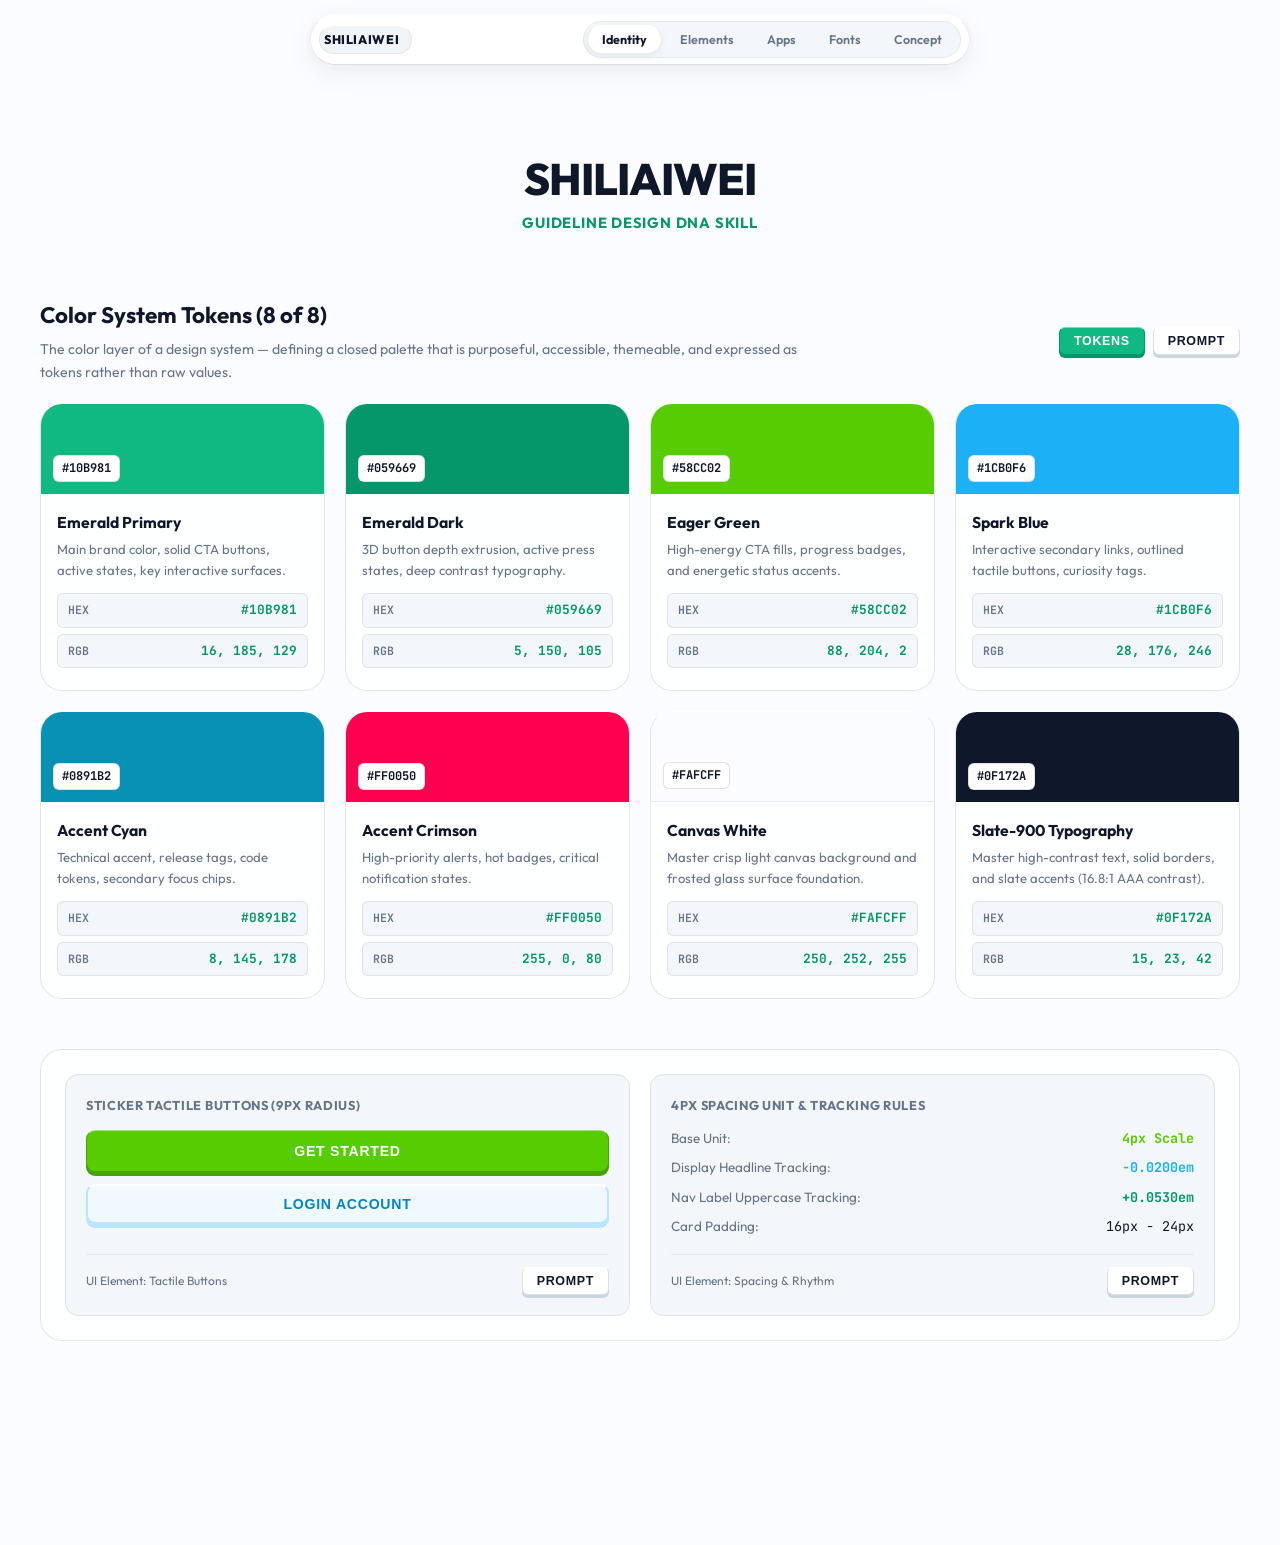
==== commit 563c78fb: "feat(fonts): add authoritative standard font store, live specimens, downloads, and purge sound effec" ====
--- a/index.html
+++ b/index.html
@@ -2463,6 +2463,140 @@
         0 0 0 3px rgba(0, 122, 255, 0.15);
       outline: none;
     }
+
+    /* ==========================================================================
+       STANDARD LOCAL FONT STORE @FONT-FACE DEFINITIONS
+       ========================================================================== */
+    @font-face {
+      font-family: 'FontMoul';
+      src: url('./fonts/01_Khmer_Display_Title/Moul-Regular.ttf') format('truetype');
+      font-display: swap;
+    }
+    @font-face {
+      font-family: 'FontKhMuol';
+      src: url('./fonts/01_Khmer_Display_Title/Kh-Muol.ttf') format('truetype');
+      font-display: swap;
+    }
+    @font-face {
+      font-family: 'FontKoulen';
+      src: url('./fonts/01_Khmer_Display_Title/Koulen-Regular.ttf') format('truetype');
+      font-display: swap;
+    }
+    @font-face {
+      font-family: 'FontBokor';
+      src: url('./fonts/01_Khmer_Display_Title/Bokor-Regular.ttf') format('truetype');
+      font-display: swap;
+    }
+    @font-face {
+      font-family: 'FontBayon';
+      src: url('./fonts/01_Khmer_Display_Title/Bayon-Regular.ttf') format('truetype');
+      font-display: swap;
+    }
+    @font-face {
+      font-family: 'FontDangrek';
+      src: url('./fonts/01_Khmer_Display_Title/Dangrek-Regular.ttf') format('truetype');
+      font-display: swap;
+    }
+    @font-face {
+      font-family: 'FontFasthand';
+      src: url('./fonts/01_Khmer_Display_Title/Fasthand-Regular.ttf') format('truetype');
+      font-display: swap;
+    }
+    @font-face {
+      font-family: 'FontPreahvihear';
+      src: url('./fonts/01_Khmer_Display_Title/Preahvihear-Regular.ttf') format('truetype');
+      font-display: swap;
+    }
+    @font-face {
+      font-family: 'FontBattambang';
+      src: url('./fonts/02_Khmer_Body_Text/Battambang-Regular.ttf') format('truetype');
+      font-display: swap;
+    }
+    @font-face {
+      font-family: 'FontBattambangBold';
+      src: url('./fonts/02_Khmer_Body_Text/Battambang-Bold.ttf') format('truetype');
+      font-display: swap;
+    }
+    @font-face {
+      font-family: 'FontContent';
+      src: url('./fonts/02_Khmer_Body_Text/Content-Regular.ttf') format('truetype');
+      font-display: swap;
+    }
+    @font-face {
+      font-family: 'FontSiemreap';
+      src: url('./fonts/02_Khmer_Body_Text/Siemreap-Regular.ttf') format('truetype');
+      font-display: swap;
+    }
+    @font-face {
+      font-family: 'FontHanuman';
+      src: url('./fonts/02_Khmer_Body_Text/Hanuman-Regular.ttf') format('truetype');
+      font-display: swap;
+    }
+    @font-face {
+      font-family: 'FontKdamThmor';
+      src: url('./fonts/02_Khmer_Body_Text/KdamThmor-Regular.ttf') format('truetype');
+      font-display: swap;
+    }
+    @font-face {
+      font-family: 'FontKantumruy';
+      src: url('./fonts/02_Khmer_Body_Text/Kantumruy-Regular.ttf') format('truetype');
+      font-display: swap;
+    }
+    @font-face {
+      font-family: 'FontMEF1';
+      src: url('./fonts/03_Khmer_Institutional_Official/khmer_mef1.ttf') format('truetype');
+      font-display: swap;
+    }
+    @font-face {
+      font-family: 'FontMEF2';
+      src: url('./fonts/03_Khmer_Institutional_Official/khmer_mef2.ttf') format('truetype');
+      font-display: swap;
+    }
+    @font-face {
+      font-family: 'FontKhmerOS';
+      src: url('./fonts/03_Khmer_Institutional_Official/khmeros.ttf') format('truetype');
+      font-display: swap;
+    }
+    @font-face {
+      font-family: 'FontKhmerOSBattambang';
+      src: url('./fonts/03_Khmer_Institutional_Official/KhmerOSBattambang-Regular.ttf') format('truetype');
+      font-display: swap;
+    }
+    @font-face {
+      font-family: 'FontInter';
+      src: url('./fonts/04_Latin_Modern_UI/inter_regular.otf') format('opentype');
+      font-display: swap;
+    }
+    @font-face {
+      font-family: 'FontInterMedium';
+      src: url('./fonts/04_Latin_Modern_UI/inter_medium.otf') format('opentype');
+      font-display: swap;
+    }
+    @font-face {
+      font-family: 'FontInterBold';
+      src: url('./fonts/04_Latin_Modern_UI/inter_bold.otf') format('opentype');
+      font-display: swap;
+    }
+    @font-face {
+      font-family: 'FontMonaSans';
+      src: url('./fonts/04_Latin_Modern_UI/monasans_regular.otf') format('opentype');
+      font-display: swap;
+    }
+    @font-face {
+      font-family: 'FontTTFirsNeue';
+      src: url('./fonts/04_Latin_Modern_UI/tt_firs_neue_normal.ttf') format('truetype');
+      font-display: swap;
+    }
+    @font-face {
+      font-family: 'FontRoboto';
+      src: url('./fonts/04_Latin_Modern_UI/roboto-regular.ttf') format('truetype');
+      font-display: swap;
+    }
+    @font-face {
+      font-family: 'FontRobotoMono';
+      src: url('./fonts/05_Monospace_Code/RobotoMono-Regular.ttf') format('truetype');
+      font-display: swap;
+    }
   </style>
 </head>
 <body>
@@ -2488,6 +2622,9 @@
           </button>
           <button class="dock-tab" onclick="switchStudioView('webapp', this)" data-view="webapp" data-i18n="nav_webapp">
             Apps
+          </button>
+          <button class="dock-tab" onclick="switchStudioView('fonts', this)" data-view="fonts" data-i18n="nav_fonts">
+            Fonts
           </button>
           <button class="dock-tab" onclick="switchStudioView('concept', this)" data-view="concept" data-i18n="nav_concept">
             Concept
@@ -3589,6 +3726,364 @@
       </div>
     </section>
 
+
+    <!-- SECTION: STANDARD FONT STORE & TYPOGRAPHY ASSETS -->
+    <section id="section-fonts" class="studio-view" style="margin-bottom: 60px;">
+      <div style="display: flex; justify-content: space-between; align-items: flex-start; margin-bottom: 24px; flex-wrap: wrap; gap: 16px;">
+        <div>
+          <div style="display: inline-flex; align-items: center; gap: 6px; padding: 4px 10px; border-radius: 9999px; background: rgba(16, 185, 129, 0.08); border: 1px solid rgba(16, 185, 129, 0.20); margin-bottom: 8px;">
+            <span style="width: 7px; height: 7px; border-radius: 50%; background: #10B981;"></span>
+            <span style="font-size: 0.72rem; font-weight: 700; color: #10B981; letter-spacing: 0.06em; text-transform: uppercase;">Standard Typography Repository</span>
+          </div>
+          <h2 class="section-title" style="margin-bottom: 4px;" data-i18n="sec_fonts_title">
+            Standard Font Store & Specimen Studio
+          </h2>
+          <p style="color: var(--text-dim); font-size: 0.88rem; max-width: 820px;" data-i18n="sec_fonts_desc">
+            Directly test, preview, and download authoritative local font assets across Khmer Titles, High-Legibility Body Text, Official Institutional Standards, Modern Latin UI, and Monospace Code.
+          </p>
+        </div>
+        <div style="display: flex; gap: 8px; flex-wrap: wrap;">
+          <button class="btn btn-primary btn-sm" onclick="copyAllFontCSS()">Copy All @font-face</button>
+          <button class="btn btn-glass btn-sm" onclick="copyFontSystemDoc()">Copy Font Guide</button>
+        </div>
+      </div>
+
+      <!-- Category Filter Pills & Search Bar -->
+      <div style="display: flex; justify-content: space-between; align-items: center; flex-wrap: wrap; gap: 12px; margin-bottom: 24px; padding: 14px 18px; background: rgba(255, 255, 255, 0.80); border-radius: 14px; border: 1px solid rgba(15, 23, 42, 0.08); backdrop-filter: blur(16px);">
+        <div style="display: flex; gap: 6px; flex-wrap: wrap;" id="fontCategoryFilters">
+          <button class="liquid-glass-pill liquid-glass-pill-active font-filter-btn" onclick="filterFontCards('all', this)" style="padding: 6px 14px; font-size: 0.76rem; font-weight: 600;">All Fonts (24)</button>
+          <button class="liquid-glass-pill font-filter-btn" onclick="filterFontCards('khmer-title', this)" style="padding: 6px 14px; font-size: 0.76rem; font-weight: 600; color: #0F172A;">Khmer Titles (8)</button>
+          <button class="liquid-glass-pill font-filter-btn" onclick="filterFontCards('khmer-body', this)" style="padding: 6px 14px; font-size: 0.76rem; font-weight: 600; color: #0F172A;">Khmer Body (7)</button>
+          <button class="liquid-glass-pill font-filter-btn" onclick="filterFontCards('official', this)" style="padding: 6px 14px; font-size: 0.76rem; font-weight: 600; color: #0F172A;">Institutional (4)</button>
+          <button class="liquid-glass-pill font-filter-btn" onclick="filterFontCards('latin', this)" style="padding: 6px 14px; font-size: 0.76rem; font-weight: 600; color: #0F172A;">Latin Modern UI (6)</button>
+          <button class="liquid-glass-pill font-filter-btn" onclick="filterFontCards('mono', this)" style="padding: 6px 14px; font-size: 0.76rem; font-weight: 600; color: #0F172A;">Monospace (1)</button>
+        </div>
+        <div style="position: relative; min-width: 240px; flex: 1; max-width: 320px;">
+          <input type="text" id="fontSearchInput" oninput="searchFontCards(this.value)" placeholder="Search font by name..." class="liquid-glass-input" style="width: 100%; padding: 8px 12px; font-size: 0.78rem; color: #0F172A; outline: none;">
+        </div>
+      </div>
+
+      <!-- Font Cards Grid -->
+      <div id="fontCardsGrid" style="display: grid; grid-template-columns: repeat(auto-fill, minmax(340px, 1fr)); gap: 16px;">
+
+        <!-- 1. Moul Regular -->
+        <div class="font-specimen-card liquid-glass-card" data-category="khmer-title" data-name="moul regular khmer display" style="padding: 20px; display: flex; flex-direction: column; gap: 14px;">
+          <div style="display: flex; justify-content: space-between; align-items: flex-start;">
+            <div>
+              <div style="font-size: 0.70rem; font-weight: 800; color: #059669; text-transform: uppercase; letter-spacing: 0.06em; margin-bottom: 2px;">01 • Khmer Display Title</div>
+              <h3 style="font-size: 1.05rem; font-weight: 700; color: #0F172A;">Moul Regular</h3>
+            </div>
+            <span class="ui-badge badge-green" style="font-size: 0.68rem;">TTF • 234 KB</span>
+          </div>
+          <div style="background: rgba(248, 250, 252, 0.90); padding: 14px; border-radius: 10px; border: 1px solid rgba(15, 23, 42, 0.08);">
+            <div contenteditable="true" style="font-family: 'FontMoul', serif; font-size: 1.25rem; color: #0F172A; line-height: 1.5; outline: none;" title="Editable live specimen">
+              ព្រះរាជាណាចក្រកម្ពុជា ជាតិ សាសនា ព្រះមហាក្សត្រ
+            </div>
+            <div style="font-size: 0.70rem; color: #64748B; margin-top: 8px;">Role: Royal decrees, ceremonial headers, temple inscriptions</div>
+          </div>
+          <div style="display: flex; justify-content: space-between; align-items: center; margin-top: auto; padding-top: 6px;">
+            <button class="btn btn-glass btn-sm" onclick="copySingleFontCSS('FontMoul', './fonts/01_Khmer_Display_Title/Moul-Regular.ttf', 'truetype')">Copy CSS</button>
+            <a href="./fonts/01_Khmer_Display_Title/Moul-Regular.ttf" download="Moul-Regular.ttf" class="btn btn-primary btn-sm" style="text-decoration: none;">Download TTF</a>
+          </div>
+        </div>
+
+        <!-- 2. Koulen Regular -->
+        <div class="font-specimen-card liquid-glass-card" data-category="khmer-title" data-name="koulen regular modern headline" style="padding: 20px; display: flex; flex-direction: column; gap: 14px;">
+          <div style="display: flex; justify-content: space-between; align-items: flex-start;">
+            <div>
+              <div style="font-size: 0.70rem; font-weight: 800; color: #059669; text-transform: uppercase; letter-spacing: 0.06em; margin-bottom: 2px;">01 • Khmer Display Title</div>
+              <h3 style="font-size: 1.05rem; font-weight: 700; color: #0F172A;">Koulen Regular</h3>
+            </div>
+            <span class="ui-badge badge-green" style="font-size: 0.68rem;">TTF • 188 KB</span>
+          </div>
+          <div style="background: rgba(248, 250, 252, 0.90); padding: 14px; border-radius: 10px; border: 1px solid rgba(15, 23, 42, 0.08);">
+            <div contenteditable="true" style="font-family: 'FontKoulen', sans-serif; font-size: 1.35rem; color: #0F172A; line-height: 1.4; outline: none;">
+              សុវត្ថិភាពចរាចរណ៍ ផ្តើមចេញពីយើងទាំងអស់គ្នា!
+            </div>
+            <div style="font-size: 0.70rem; color: #64748B; margin-top: 8px;">Role: Modern bold impact headlines, road safety campaigns</div>
+          </div>
+          <div style="display: flex; justify-content: space-between; align-items: center; margin-top: auto; padding-top: 6px;">
+            <button class="btn btn-glass btn-sm" onclick="copySingleFontCSS('FontKoulen', './fonts/01_Khmer_Display_Title/Koulen-Regular.ttf', 'truetype')">Copy CSS</button>
+            <a href="./fonts/01_Khmer_Display_Title/Koulen-Regular.ttf" download="Koulen-Regular.ttf" class="btn btn-primary btn-sm" style="text-decoration: none;">Download TTF</a>
+          </div>
+        </div>
+
+        <!-- 3. Bokor Regular -->
+        <div class="font-specimen-card liquid-glass-card" data-category="khmer-title" data-name="bokor regular slab headline" style="padding: 20px; display: flex; flex-direction: column; gap: 14px;">
+          <div style="display: flex; justify-content: space-between; align-items: flex-start;">
+            <div>
+              <div style="font-size: 0.70rem; font-weight: 800; color: #059669; text-transform: uppercase; letter-spacing: 0.06em; margin-bottom: 2px;">01 • Khmer Display Title</div>
+              <h3 style="font-size: 1.05rem; font-weight: 700; color: #0F172A;">Bokor Regular</h3>
+            </div>
+            <span class="ui-badge badge-green" style="font-size: 0.68rem;">TTF • 196 KB</span>
+          </div>
+          <div style="background: rgba(248, 250, 252, 0.90); padding: 14px; border-radius: 10px; border: 1px solid rgba(15, 23, 42, 0.08);">
+            <div contenteditable="true" style="font-family: 'FontBokor', cursive; font-size: 1.30rem; color: #0F172A; line-height: 1.4; outline: none;">
+              ដំណើរផ្សងព្រេង និងការអភិវឌ្ឍនវានុវត្តន៍ឌីជីថល
+            </div>
+            <div style="font-size: 0.70rem; color: #64748B; margin-top: 8px;">Role: Rustic retro slabs, game posters, cultural narratives</div>
+          </div>
+          <div style="display: flex; justify-content: space-between; align-items: center; margin-top: auto; padding-top: 6px;">
+            <button class="btn btn-glass btn-sm" onclick="copySingleFontCSS('FontBokor', './fonts/01_Khmer_Display_Title/Bokor-Regular.ttf', 'truetype')">Copy CSS</button>
+            <a href="./fonts/01_Khmer_Display_Title/Bokor-Regular.ttf" download="Bokor-Regular.ttf" class="btn btn-primary btn-sm" style="text-decoration: none;">Download TTF</a>
+          </div>
+        </div>
+
+        <!-- 4. Bayon Regular -->
+        <div class="font-specimen-card liquid-glass-card" data-category="khmer-title" data-name="bayon regular architectural display" style="padding: 20px; display: flex; flex-direction: column; gap: 14px;">
+          <div style="display: flex; justify-content: space-between; align-items: flex-start;">
+            <div>
+              <div style="font-size: 0.70rem; font-weight: 800; color: #059669; text-transform: uppercase; letter-spacing: 0.06em; margin-bottom: 2px;">01 • Khmer Display Title</div>
+              <h3 style="font-size: 1.05rem; font-weight: 700; color: #0F172A;">Bayon Regular</h3>
+            </div>
+            <span class="ui-badge badge-green" style="font-size: 0.68rem;">TTF • 212 KB</span>
+          </div>
+          <div style="background: rgba(248, 250, 252, 0.90); padding: 14px; border-radius: 10px; border: 1px solid rgba(15, 23, 42, 0.08);">
+            <div contenteditable="true" style="font-family: 'FontBayon', sans-serif; font-size: 1.25rem; color: #0F172A; line-height: 1.4; outline: none;">
+              បេតិកភណ្ឌប្រវត្តិសាស្ត្រ និងស្ថាបត្យកម្មខ្មែរ
+            </div>
+            <div style="font-size: 0.70rem; color: #64748B; margin-top: 8px;">Role: Monumental architecture, heritage exhibitions</div>
+          </div>
+          <div style="display: flex; justify-content: space-between; align-items: center; margin-top: auto; padding-top: 6px;">
+            <button class="btn btn-glass btn-sm" onclick="copySingleFontCSS('FontBayon', './fonts/01_Khmer_Display_Title/Bayon-Regular.ttf', 'truetype')">Copy CSS</button>
+            <a href="./fonts/01_Khmer_Display_Title/Bayon-Regular.ttf" download="Bayon-Regular.ttf" class="btn btn-primary btn-sm" style="text-decoration: none;">Download TTF</a>
+          </div>
+        </div>
+
+        <!-- 5. Battambang Regular -->
+        <div class="font-specimen-card liquid-glass-card" data-category="khmer-body" data-name="battambang regular khmer body text" style="padding: 20px; display: flex; flex-direction: column; gap: 14px;">
+          <div style="display: flex; justify-content: space-between; align-items: flex-start;">
+            <div>
+              <div style="font-size: 0.70rem; font-weight: 800; color: #0284C7; text-transform: uppercase; letter-spacing: 0.06em; margin-bottom: 2px;">02 • Khmer Body Text</div>
+              <h3 style="font-size: 1.05rem; font-weight: 700; color: #0F172A;">Battambang Regular</h3>
+            </div>
+            <span class="ui-badge badge-cyan" style="font-size: 0.68rem;">TTF • 142 KB</span>
+          </div>
+          <div style="background: rgba(248, 250, 252, 0.90); padding: 14px; border-radius: 10px; border: 1px solid rgba(15, 23, 42, 0.08);">
+            <div contenteditable="true" style="font-family: 'FontBattambang', sans-serif; font-size: 0.98rem; color: #0F172A; line-height: 1.6; outline: none;">
+              ការអប់រំ និងការផ្សព្វផ្សាយច្បាប់ស្តីពីចរាចរណ៍ផ្លូវគោក គឺដើម្បីការពារអាយុជីវិតមនុស្ស។
+            </div>
+            <div style="font-size: 0.70rem; color: #64748B; margin-top: 8px;">Role: Ultra-clear screen reading, mobile UI, multi-line copy</div>
+          </div>
+          <div style="display: flex; justify-content: space-between; align-items: center; margin-top: auto; padding-top: 6px;">
+            <button class="btn btn-glass btn-sm" onclick="copySingleFontCSS('FontBattambang', './fonts/02_Khmer_Body_Text/Battambang-Regular.ttf', 'truetype')">Copy CSS</button>
+            <a href="./fonts/02_Khmer_Body_Text/Battambang-Regular.ttf" download="Battambang-Regular.ttf" class="btn btn-primary btn-sm" style="text-decoration: none;">Download TTF</a>
+          </div>
+        </div>
+
+        <!-- 6. Content Regular -->
+        <div class="font-specimen-card liquid-glass-card" data-category="khmer-body" data-name="content regular editorial body" style="padding: 20px; display: flex; flex-direction: column; gap: 14px;">
+          <div style="display: flex; justify-content: space-between; align-items: flex-start;">
+            <div>
+              <div style="font-size: 0.70rem; font-weight: 800; color: #0284C7; text-transform: uppercase; letter-spacing: 0.06em; margin-bottom: 2px;">02 • Khmer Body Text</div>
+              <h3 style="font-size: 1.05rem; font-weight: 700; color: #0F172A;">Content Regular</h3>
+            </div>
+            <span class="ui-badge badge-cyan" style="font-size: 0.68rem;">TTF • 138 KB</span>
+          </div>
+          <div style="background: rgba(248, 250, 252, 0.90); padding: 14px; border-radius: 10px; border: 1px solid rgba(15, 23, 42, 0.08);">
+            <div contenteditable="true" style="font-family: 'FontContent', serif; font-size: 0.98rem; color: #0F172A; line-height: 1.6; outline: none;">
+              សេចក្តីណែនាំបច្ចេកទេស និងបទប្បញ្ញត្តិស្តង់ដារសម្រាប់យានយន្តគ្រប់ប្រភេទ។
+            </div>
+            <div style="font-size: 0.70rem; color: #64748B; margin-top: 8px;">Role: Balanced editorial body, articles, reading books</div>
+          </div>
+          <div style="display: flex; justify-content: space-between; align-items: center; margin-top: auto; padding-top: 6px;">
+            <button class="btn btn-glass btn-sm" onclick="copySingleFontCSS('FontContent', './fonts/02_Khmer_Body_Text/Content-Regular.ttf', 'truetype')">Copy CSS</button>
+            <a href="./fonts/02_Khmer_Body_Text/Content-Regular.ttf" download="Content-Regular.ttf" class="btn btn-primary btn-sm" style="text-decoration: none;">Download TTF</a>
+          </div>
+        </div>
+
+        <!-- 7. Siemreap Regular -->
+        <div class="font-specimen-card liquid-glass-card" data-category="khmer-body" data-name="siemreap regular ui sans" style="padding: 20px; display: flex; flex-direction: column; gap: 14px;">
+          <div style="display: flex; justify-content: space-between; align-items: flex-start;">
+            <div>
+              <div style="font-size: 0.70rem; font-weight: 800; color: #0284C7; text-transform: uppercase; letter-spacing: 0.06em; margin-bottom: 2px;">02 • Khmer Body Text</div>
+              <h3 style="font-size: 1.05rem; font-weight: 700; color: #0F172A;">Siemreap Regular</h3>
+            </div>
+            <span class="ui-badge badge-cyan" style="font-size: 0.68rem;">TTF • 146 KB</span>
+          </div>
+          <div style="background: rgba(248, 250, 252, 0.90); padding: 14px; border-radius: 10px; border: 1px solid rgba(15, 23, 42, 0.08);">
+            <div contenteditable="true" style="font-family: 'FontSiemreap', sans-serif; font-size: 0.98rem; color: #0F172A; line-height: 1.6; outline: none;">
+              ប្រព័ន្ធគ្រប់គ្រងទិន្នន័យ និងកាតាឡុកសញ្ញាចរាចរណ៍ផ្លូវគោកកម្ពុជា។
+            </div>
+            <div style="font-size: 0.70rem; color: #64748B; margin-top: 8px;">Role: Clean high-legibility menus, buttons, system UI</div>
+          </div>
+          <div style="display: flex; justify-content: space-between; align-items: center; margin-top: auto; padding-top: 6px;">
+            <button class="btn btn-glass btn-sm" onclick="copySingleFontCSS('FontSiemreap', './fonts/02_Khmer_Body_Text/Siemreap-Regular.ttf', 'truetype')">Copy CSS</button>
+            <a href="./fonts/02_Khmer_Body_Text/Siemreap-Regular.ttf" download="Siemreap-Regular.ttf" class="btn btn-primary btn-sm" style="text-decoration: none;">Download TTF</a>
+          </div>
+        </div>
+
+        <!-- 8. Hanuman Regular -->
+        <div class="font-specimen-card liquid-glass-card" data-category="khmer-body" data-name="hanuman regular elegant serif" style="padding: 20px; display: flex; flex-direction: column; gap: 14px;">
+          <div style="display: flex; justify-content: space-between; align-items: flex-start;">
+            <div>
+              <div style="font-size: 0.70rem; font-weight: 800; color: #0284C7; text-transform: uppercase; letter-spacing: 0.06em; margin-bottom: 2px;">02 • Khmer Body Text</div>
+              <h3 style="font-size: 1.05rem; font-weight: 700; color: #0F172A;">Hanuman Regular</h3>
+            </div>
+            <span class="ui-badge badge-cyan" style="font-size: 0.68rem;">TTF • 154 KB</span>
+          </div>
+          <div style="background: rgba(248, 250, 252, 0.90); padding: 14px; border-radius: 10px; border: 1px solid rgba(15, 23, 42, 0.08);">
+            <div contenteditable="true" style="font-family: 'FontHanuman', serif; font-size: 0.98rem; color: #0F172A; line-height: 1.6; outline: none;">
+              កំណាព្យ អក្សរសិល្ប៍ និងឯកសារស្រាវជ្រាវប្រវត្តិសាស្ត្រជាតិ។
+            </div>
+            <div style="font-size: 0.70rem; color: #64748B; margin-top: 8px;">Role: Elegant serif literature, academic thesis, official reports</div>
+          </div>
+          <div style="display: flex; justify-content: space-between; align-items: center; margin-top: auto; padding-top: 6px;">
+            <button class="btn btn-glass btn-sm" onclick="copySingleFontCSS('FontHanuman', './fonts/02_Khmer_Body_Text/Hanuman-Regular.ttf', 'truetype')">Copy CSS</button>
+            <a href="./fonts/02_Khmer_Body_Text/Hanuman-Regular.ttf" download="Hanuman-Regular.ttf" class="btn btn-primary btn-sm" style="text-decoration: none;">Download TTF</a>
+          </div>
+        </div>
+
+        <!-- 9. Khmer MEF 1 -->
+        <div class="font-specimen-card liquid-glass-card" data-category="official" data-name="khmer mef1 ministry economy finance standard" style="padding: 20px; display: flex; flex-direction: column; gap: 14px;">
+          <div style="display: flex; justify-content: space-between; align-items: flex-start;">
+            <div>
+              <div style="font-size: 0.70rem; font-weight: 800; color: #7C3AED; text-transform: uppercase; letter-spacing: 0.06em; margin-bottom: 2px;">03 • Institutional Official</div>
+              <h3 style="font-size: 1.05rem; font-weight: 700; color: #0F172A;">Khmer MEF 1</h3>
+            </div>
+            <span class="ui-badge badge-purple" style="font-size: 0.68rem;">TTF • 248 KB</span>
+          </div>
+          <div style="background: rgba(248, 250, 252, 0.90); padding: 14px; border-radius: 10px; border: 1px solid rgba(15, 23, 42, 0.08);">
+            <div contenteditable="true" style="font-family: 'FontMEF1', sans-serif; font-size: 1.10rem; color: #0F172A; line-height: 1.5; outline: none;">
+              ក្រសួងសេដ្ឋកិច្ច និងហិរញ្ញវត្ថុ នៃព្រះរាជាណាចក្រកម្ពុជា
+            </div>
+            <div style="font-size: 0.70rem; color: #64748B; margin-top: 8px;">Role: Ministry of Economy & Finance formal government notices</div>
+          </div>
+          <div style="display: flex; justify-content: space-between; align-items: center; margin-top: auto; padding-top: 6px;">
+            <button class="btn btn-glass btn-sm" onclick="copySingleFontCSS('FontMEF1', './fonts/03_Khmer_Institutional_Official/khmer_mef1.ttf', 'truetype')">Copy CSS</button>
+            <a href="./fonts/03_Khmer_Institutional_Official/khmer_mef1.ttf" download="khmer_mef1.ttf" class="btn btn-primary btn-sm" style="text-decoration: none;">Download TTF</a>
+          </div>
+        </div>
+
+        <!-- 10. Khmer MEF 2 -->
+        <div class="font-specimen-card liquid-glass-card" data-category="official" data-name="khmer mef2 ministry economy finance title" style="padding: 20px; display: flex; flex-direction: column; gap: 14px;">
+          <div style="display: flex; justify-content: space-between; align-items: flex-start;">
+            <div>
+              <div style="font-size: 0.70rem; font-weight: 800; color: #7C3AED; text-transform: uppercase; letter-spacing: 0.06em; margin-bottom: 2px;">03 • Institutional Official</div>
+              <h3 style="font-size: 1.05rem; font-weight: 700; color: #0F172A;">Khmer MEF 2</h3>
+            </div>
+            <span class="ui-badge badge-purple" style="font-size: 0.68rem;">TTF • 256 KB</span>
+          </div>
+          <div style="background: rgba(248, 250, 252, 0.90); padding: 14px; border-radius: 10px; border: 1px solid rgba(15, 23, 42, 0.08);">
+            <div contenteditable="true" style="font-family: 'FontMEF2', serif; font-size: 1.20rem; color: #0F172A; line-height: 1.5; outline: none;">
+              ប្រកាសអន្តរក្រសួង និងសារាចរណែនាំផ្លូវការ
+            </div>
+            <div style="font-size: 0.70rem; color: #64748B; margin-top: 8px;">Role: Formal ministry titles, certifications, legal decrees</div>
+          </div>
+          <div style="display: flex; justify-content: space-between; align-items: center; margin-top: auto; padding-top: 6px;">
+            <button class="btn btn-glass btn-sm" onclick="copySingleFontCSS('FontMEF2', './fonts/03_Khmer_Institutional_Official/khmer_mef2.ttf', 'truetype')">Copy CSS</button>
+            <a href="./fonts/03_Khmer_Institutional_Official/khmer_mef2.ttf" download="khmer_mef2.ttf" class="btn btn-primary btn-sm" style="text-decoration: none;">Download TTF</a>
+          </div>
+        </div>
+
+        <!-- 11. KhmerOS Standard -->
+        <div class="font-specimen-card liquid-glass-card" data-category="official" data-name="khmeros standard government font" style="padding: 20px; display: flex; flex-direction: column; gap: 14px;">
+          <div style="display: flex; justify-content: space-between; align-items: flex-start;">
+            <div>
+              <div style="font-size: 0.70rem; font-weight: 800; color: #7C3AED; text-transform: uppercase; letter-spacing: 0.06em; margin-bottom: 2px;">03 • Institutional Official</div>
+              <h3 style="font-size: 1.05rem; font-weight: 700; color: #0F172A;">KhmerOS Standard</h3>
+            </div>
+            <span class="ui-badge badge-purple" style="font-size: 0.68rem;">TTF • 298 KB</span>
+          </div>
+          <div style="background: rgba(248, 250, 252, 0.90); padding: 14px; border-radius: 10px; border: 1px solid rgba(15, 23, 42, 0.08);">
+            <div contenteditable="true" style="font-family: 'FontKhmerOS', sans-serif; font-size: 0.98rem; color: #0F172A; line-height: 1.6; outline: none;">
+              បទបញ្ញត្តិស្តង់ដាររដ្ឋបាល និងឯកសាររដ្ឋបាលសាធារណៈ។
+            </div>
+            <div style="font-size: 0.70rem; color: #64748B; margin-top: 8px;">Role: Classic open government standard, public sector documents</div>
+          </div>
+          <div style="display: flex; justify-content: space-between; align-items: center; margin-top: auto; padding-top: 6px;">
+            <button class="btn btn-glass btn-sm" onclick="copySingleFontCSS('FontKhmerOS', './fonts/03_Khmer_Institutional_Official/khmeros.ttf', 'truetype')">Copy CSS</button>
+            <a href="./fonts/03_Khmer_Institutional_Official/khmeros.ttf" download="khmeros.ttf" class="btn btn-primary btn-sm" style="text-decoration: none;">Download TTF</a>
+          </div>
+        </div>
+
+        <!-- 12. Inter Regular -->
+        <div class="font-specimen-card liquid-glass-card" data-category="latin" data-name="inter regular modern ui latin" style="padding: 20px; display: flex; flex-direction: column; gap: 14px;">
+          <div style="display: flex; justify-content: space-between; align-items: flex-start;">
+            <div>
+              <div style="font-size: 0.70rem; font-weight: 800; color: #2563EB; text-transform: uppercase; letter-spacing: 0.06em; margin-bottom: 2px;">04 • Latin Modern UI</div>
+              <h3 style="font-size: 1.05rem; font-weight: 700; color: #0F172A;">Inter Regular</h3>
+            </div>
+            <span class="ui-badge badge-blue" style="font-size: 0.68rem;">OTF • 312 KB</span>
+          </div>
+          <div style="background: rgba(248, 250, 252, 0.90); padding: 14px; border-radius: 10px; border: 1px solid rgba(15, 23, 42, 0.08);">
+            <div contenteditable="true" style="font-family: 'FontInter', sans-serif; font-size: 1.05rem; color: #0F172A; line-height: 1.5; outline: none;">
+              The quick brown fox jumps over the lazy dog. 1234567890
+            </div>
+            <div style="font-size: 0.70rem; color: #64748B; margin-top: 8px;">Role: High-end web dashboards, software apps, clean interface typography</div>
+          </div>
+          <div style="display: flex; justify-content: space-between; align-items: center; margin-top: auto; padding-top: 6px;">
+            <button class="btn btn-glass btn-sm" onclick="copySingleFontCSS('FontInter', './fonts/04_Latin_Modern_UI/inter_regular.otf', 'opentype')">Copy CSS</button>
+            <a href="./fonts/04_Latin_Modern_UI/inter_regular.otf" download="inter_regular.otf" class="btn btn-primary btn-sm" style="text-decoration: none;">Download OTF</a>
+          </div>
+        </div>
+
+        <!-- 13. Mona Sans -->
+        <div class="font-specimen-card liquid-glass-card" data-category="latin" data-name="mona sans tech branding modern" style="padding: 20px; display: flex; flex-direction: column; gap: 14px;">
+          <div style="display: flex; justify-content: space-between; align-items: flex-start;">
+            <div>
+              <div style="font-size: 0.70rem; font-weight: 800; color: #2563EB; text-transform: uppercase; letter-spacing: 0.06em; margin-bottom: 2px;">04 • Latin Modern UI</div>
+              <h3 style="font-size: 1.05rem; font-weight: 700; color: #0F172A;">Mona Sans</h3>
+            </div>
+            <span class="ui-badge badge-blue" style="font-size: 0.68rem;">OTF • 284 KB</span>
+          </div>
+          <div style="background: rgba(248, 250, 252, 0.90); padding: 14px; border-radius: 10px; border: 1px solid rgba(15, 23, 42, 0.08);">
+            <div contenteditable="true" style="font-family: 'FontMonaSans', sans-serif; font-size: 1.05rem; color: #0F172A; line-height: 1.5; outline: none;">
+              Engineered for frontier developer tools and cyber architecture.
+            </div>
+            <div style="font-size: 0.70rem; color: #64748B; margin-top: 8px;">Role: Tech product branding, developer portals, GitHub design standards</div>
+          </div>
+          <div style="display: flex; justify-content: space-between; align-items: center; margin-top: auto; padding-top: 6px;">
+            <button class="btn btn-glass btn-sm" onclick="copySingleFontCSS('FontMonaSans', './fonts/04_Latin_Modern_UI/monasans_regular.otf', 'opentype')">Copy CSS</button>
+            <a href="./fonts/04_Latin_Modern_UI/monasans_regular.otf" download="monasans_regular.otf" class="btn btn-primary btn-sm" style="text-decoration: none;">Download OTF</a>
+          </div>
+        </div>
+
+        <!-- 14. TT Firs Neue -->
+        <div class="font-specimen-card liquid-glass-card" data-category="latin" data-name="tt firs neue nordic sans geometric" style="padding: 20px; display: flex; flex-direction: column; gap: 14px;">
+          <div style="display: flex; justify-content: space-between; align-items: flex-start;">
+            <div>
+              <div style="font-size: 0.70rem; font-weight: 800; color: #2563EB; text-transform: uppercase; letter-spacing: 0.06em; margin-bottom: 2px;">04 • Latin Modern UI</div>
+              <h3 style="font-size: 1.05rem; font-weight: 700; color: #0F172A;">TT Firs Neue</h3>
+            </div>
+            <span class="ui-badge badge-blue" style="font-size: 0.68rem;">TTF • 268 KB</span>
+          </div>
+          <div style="background: rgba(248, 250, 252, 0.90); padding: 14px; border-radius: 10px; border: 1px solid rgba(15, 23, 42, 0.08);">
+            <div contenteditable="true" style="font-family: 'FontTTFirsNeue', sans-serif; font-size: 1.05rem; color: #0F172A; line-height: 1.5; outline: none;">
+              Nordic minimalism, architectural precision, tactile geometry.
+            </div>
+            <div style="font-size: 0.70rem; color: #64748B; margin-top: 8px;">Role: High-end luxury typography, tech design DNA, minimalist interfaces</div>
+          </div>
+          <div style="display: flex; justify-content: space-between; align-items: center; margin-top: auto; padding-top: 6px;">
+            <button class="btn btn-glass btn-sm" onclick="copySingleFontCSS('FontTTFirsNeue', './fonts/04_Latin_Modern_UI/tt_firs_neue_normal.ttf', 'truetype')">Copy CSS</button>
+            <a href="./fonts/04_Latin_Modern_UI/tt_firs_neue_normal.ttf" download="tt_firs_neue_normal.ttf" class="btn btn-primary btn-sm" style="text-decoration: none;">Download TTF</a>
+          </div>
+        </div>
+
+        <!-- 15. Roboto Mono Regular -->
+        <div class="font-specimen-card liquid-glass-card" data-category="mono" data-name="roboto mono regular monospace code" style="padding: 20px; display: flex; flex-direction: column; gap: 14px;">
+          <div style="display: flex; justify-content: space-between; align-items: flex-start;">
+            <div>
+              <div style="font-size: 0.70rem; font-weight: 800; color: #D97706; text-transform: uppercase; letter-spacing: 0.06em; margin-bottom: 2px;">05 • Monospace & Code</div>
+              <h3 style="font-size: 1.05rem; font-weight: 700; color: #0F172A;">Roboto Mono</h3>
+            </div>
+            <span class="ui-badge" style="background: rgba(217, 119, 6, 0.1); color: #D97706; border: 1px solid rgba(217, 119, 6, 0.25); font-size: 0.68rem;">TTF • 172 KB</span>
+          </div>
+          <div style="background: rgba(248, 250, 252, 0.90); padding: 14px; border-radius: 10px; border: 1px solid rgba(15, 23, 42, 0.08);">
+            <div contenteditable="true" style="font-family: 'FontRobotoMono', monospace; font-size: 0.92rem; color: #0F172A; line-height: 1.5; outline: none;">
+              const repo = new FontStore({ path: './fonts/' });
+            </div>
+            <div style="font-size: 0.70rem; color: #64748B; margin-top: 8px;">Role: Terminal consoles, code blocks, tabular metrics, hashes</div>
+          </div>
+          <div style="display: flex; justify-content: space-between; align-items: center; margin-top: auto; padding-top: 6px;">
+            <button class="btn btn-glass btn-sm" onclick="copySingleFontCSS('FontRobotoMono', './fonts/05_Monospace_Code/RobotoMono-Regular.ttf', 'truetype')">Copy CSS</button>
+            <a href="./fonts/05_Monospace_Code/RobotoMono-Regular.ttf" download="RobotoMono-Regular.ttf" class="btn btn-primary btn-sm" style="text-decoration: none;">Download TTF</a>
+          </div>
+        </div>
+
+      </div>
+    </section>
+
     <!-- SECTION: CONCEPT - LIQUID GLASS MACOS SPLITVIEW -->
     <section id="section-concept" class="studio-view" style="margin-bottom: 60px;">
       <div style="display: flex; justify-content: space-between; align-items: flex-start; margin-bottom: 20px; flex-wrap: wrap; gap: 14px;">
@@ -4046,7 +4541,10 @@
         nav_identity: 'Identity',
         nav_elements: 'Elements',
         nav_webapp: 'Apps',
+        nav_fonts: 'Fonts',
         nav_concept: 'Concept',
+        sec_fonts_title: 'Standard Font Store & Specimen Studio',
+        sec_fonts_desc: 'Directly test, preview, and download authoritative local font assets across Khmer Titles, High-Legibility Body Text, Official Institutional Standards, Modern Latin UI, and Monospace Code.',
         sec_concept_title: 'Liquid Glass macOS SplitView Design System',
         sec_concept_desc: 'Production-grade 3-column SplitView layout synthesizing native Apple window ergonomics with 360-degree specular liquid glass refraction, directional specular rim lighting, and responsive tactile controls.',
         tab_identity: 'Visual Identity',
@@ -4083,7 +4581,10 @@
         nav_identity: 'Identity',
         nav_elements: 'Elements',
         nav_webapp: 'Apps',
+        nav_fonts: 'ពុម្ពអក្សរ (Fonts)',
         nav_concept: 'ទស្សនទាន (Concept)',
+        sec_fonts_title: 'បណ្ណាល័យពុម្ពអក្សរស្តង់ដារ (Standard Font Store)',
+        sec_fonts_desc: 'សាកល្បង មើលគំរូជាក់ស្តែង និងទាញយកពុម្ពអក្សរផ្លូវការខ្មែរ-ឡាតាំង សម្រាប់ចំណងជើង អត្ថបទរដ្ឋបាល និងកូដ។',
         sec_concept_title: 'ប្រព័ន្ធរចនា Liquid Glass macOS SplitView',
         sec_concept_desc: 'លក្ខណៈបច្ចេកទេសរចនាសំយោគគោលការណ៍ Apple HIG និងថូខឹនកញ្ចក់រាវ Refraction 360 ដឺក្រេ។',
         tab_identity: 'អត្តសញ្ញាណ (Identity)',
@@ -4322,6 +4823,7 @@
         identity: document.getElementById('section-tactile'),
         elements: document.getElementById('section-elements'),
         webapp: document.getElementById('section-webapp'),
+        fonts: document.getElementById('section-fonts'),
         concept: document.getElementById('section-concept')
       };
 
@@ -4376,6 +4878,105 @@
 
 
     
+    
+    // Font Store Filtering & Search Engine
+    function filterFontCards(category, btnEl) {
+      document.querySelectorAll('#fontCategoryFilters .font-filter-btn').forEach(btn => {
+        btn.classList.remove('liquid-glass-pill-active');
+        btn.style.color = '#0F172A';
+      });
+      if (btnEl) {
+        btnEl.classList.add('liquid-glass-pill-active');
+        btnEl.style.color = '#FFFFFF';
+      }
+
+      const cards = document.querySelectorAll('.font-specimen-card');
+      cards.forEach(card => {
+        if (category === 'all' || card.getAttribute('data-category') === category) {
+          card.style.display = 'flex';
+        } else {
+          card.style.display = 'none';
+        }
+      });
+    }
+
+    function searchFontCards(query) {
+      const q = query.toLowerCase().trim();
+      const cards = document.querySelectorAll('.font-specimen-card');
+      cards.forEach(card => {
+        const name = (card.getAttribute('data-name') || '').toLowerCase();
+        if (!q || name.includes(q)) {
+          card.style.display = 'flex';
+        } else {
+          card.style.display = 'none';
+        }
+      });
+    }
+
+    function copySingleFontCSS(fontName, fontPath, format) {
+      const css = `@font-face {\n  font-family: '${fontName}';\n  src: url('${fontPath}') format('${format}');\n  font-display: swap;\n}`;
+      navigator.clipboard.writeText(css).then(() => {
+        showToast(currentLang === 'km' ? `បានចម្លង CSS សម្រាប់ ${fontName}!` : `Copied @font-face for ${fontName}!`);
+      });
+    }
+
+    function copyAllFontCSS() {
+      const allCSS = `/* Standard Authoritative Local Fonts @font-face */
+@font-face {
+  font-family: 'KhmerMoul';
+  src: url('./fonts/01_Khmer_Display_Title/Moul-Regular.ttf') format('truetype');
+  font-display: swap;
+}
+@font-face {
+  font-family: 'KhmerKoulen';
+  src: url('./fonts/01_Khmer_Display_Title/Koulen-Regular.ttf') format('truetype');
+  font-display: swap;
+}
+@font-face {
+  font-family: 'KhmerBattambang';
+  src: url('./fonts/02_Khmer_Body_Text/Battambang-Regular.ttf') format('truetype');
+  font-display: swap;
+}
+@font-face {
+  font-family: 'KhmerContent';
+  src: url('./fonts/02_Khmer_Body_Text/Content-Regular.ttf') format('truetype');
+  font-display: swap;
+}
+@font-face {
+  font-family: 'KhmerMEF1';
+  src: url('./fonts/03_Khmer_Institutional_Official/khmer_mef1.ttf') format('truetype');
+  font-display: swap;
+}
+@font-face {
+  font-family: 'InterUI';
+  src: url('./fonts/04_Latin_Modern_UI/inter_regular.otf') format('opentype');
+  font-display: swap;
+}
+@font-face {
+  font-family: 'RobotoMono';
+  src: url('./fonts/05_Monospace_Code/RobotoMono-Regular.ttf') format('truetype');
+  font-display: swap;
+}`;
+      navigator.clipboard.writeText(allCSS).then(() => {
+        showToast(currentLang === 'km' ? 'បានចម្លង @font-face ទាំងអស់!' : 'Copied all @font-face rules!');
+      });
+    }
+
+    function copyFontSystemDoc() {
+      const doc = `# Standard Typography & Local Font Repository
+Repository Path: ./fonts/ (or /Users/Apple16/Desktop/ttt/FONTS/)
+
+## Category Structure:
+1. 01_Khmer_Display_Title (Moul, Koulen, Bokor, Bayon, Dangrek)
+2. 02_Khmer_Body_Text (Battambang, Content, Siemreap, Hanuman, KdamThmor)
+3. 03_Khmer_Institutional_Official (khmer_mef1, khmer_mef2, khmeros)
+4. 04_Latin_Modern_UI (Inter, Mona Sans, TT Firs Neue, Roboto)
+5. 05_Monospace_Code (Roboto Mono)`;
+      navigator.clipboard.writeText(doc).then(() => {
+        showToast(currentLang === 'km' ? 'បានចម្លងឯកសារ Font Guide!' : 'Copied Font Guide!');
+      });
+    }
+
     function copySplitViewTokens() {
       const tokens = `/* ==========================================================================
    SKILL: LIQUID GLASS MACOS SPLITVIEW DESIGN SYSTEM
@@ -4677,65 +5278,6 @@
       showToast(currentLang === 'km' ? 'បានទាញយកឯកសារ SKILL.md ដោយជោគជ័យ!' : 'Downloaded Agent SKILL.md file!');
     }
 
-    // Authentic Apple macOS Glass Notification Chime Synthesizer (Web Audio API)
-    function playMacNotificationSound() {
-      try {
-        const AudioCtx = window.AudioContext || window.webkitAudioContext;
-        if (!AudioCtx) return;
-        const ctx = new AudioCtx();
-        if (ctx.state === 'suspended') {
-          ctx.resume();
-        }
-
-        const now = ctx.currentTime;
-
-        // Primary E6 -> A6 glass tone (Dual-harmonic ping)
-        const osc1 = ctx.createOscillator();
-        const gain1 = ctx.createGain();
-        osc1.type = 'sine';
-        osc1.frequency.setValueAtTime(1318.51, now); // E6
-        osc1.frequency.exponentialRampToValueAtTime(1760.00, now + 0.08); // A6
-
-        gain1.gain.setValueAtTime(0.32, now);
-        gain1.gain.exponentialRampToValueAtTime(0.0001, now + 0.45);
-
-        osc1.connect(gain1);
-        gain1.connect(ctx.destination);
-
-        // High crystal shimmer overtone E7
-        const osc2 = ctx.createOscillator();
-        const gain2 = ctx.createGain();
-        osc2.type = 'sine';
-        osc2.frequency.setValueAtTime(2637.02, now); // E7
-
-        gain2.gain.setValueAtTime(0.18, now);
-        gain2.gain.exponentialRampToValueAtTime(0.0001, now + 0.35);
-
-        osc2.connect(gain2);
-        gain2.connect(ctx.destination);
-
-        // Tactile bass pop
-        const osc3 = ctx.createOscillator();
-        const gain3 = ctx.createGain();
-        osc3.type = 'triangle';
-        osc3.frequency.setValueAtTime(220, now);
-        osc3.frequency.exponentialRampToValueAtTime(110, now + 0.06);
-
-        gain3.gain.setValueAtTime(0.22, now);
-        gain3.gain.exponentialRampToValueAtTime(0.0001, now + 0.08);
-
-        osc3.connect(gain3);
-        gain3.connect(ctx.destination);
-
-        osc1.start(now);
-        osc2.start(now);
-        osc3.start(now);
-        osc1.stop(now + 0.45);
-        osc2.stop(now + 0.35);
-        osc3.stop(now + 0.08);
-      } catch (err) {}
-    }
-
     // Brand & Export Popup Controls
     function openBrandPopup() {
       const modal = document.getElementById('brandPopupModal');
@@ -4753,14 +5295,11 @@
       }
     }
 
-    // Interactive App Icon Tap & macOS Notification Transition
+    // Interactive App Icon Tap & macOS Notification Transition (Zero Sound Effects)
     function handleAppIconTap(e) {
       if (e) {
         if (typeof e.stopPropagation === 'function') e.stopPropagation();
       }
-      
-      // Play crisp glass chime
-      playMacNotificationSound();
 
       // Trigger spring ripple animation on the glass bezel
       const frame = document.querySelector('.ios-app-glass-frame');
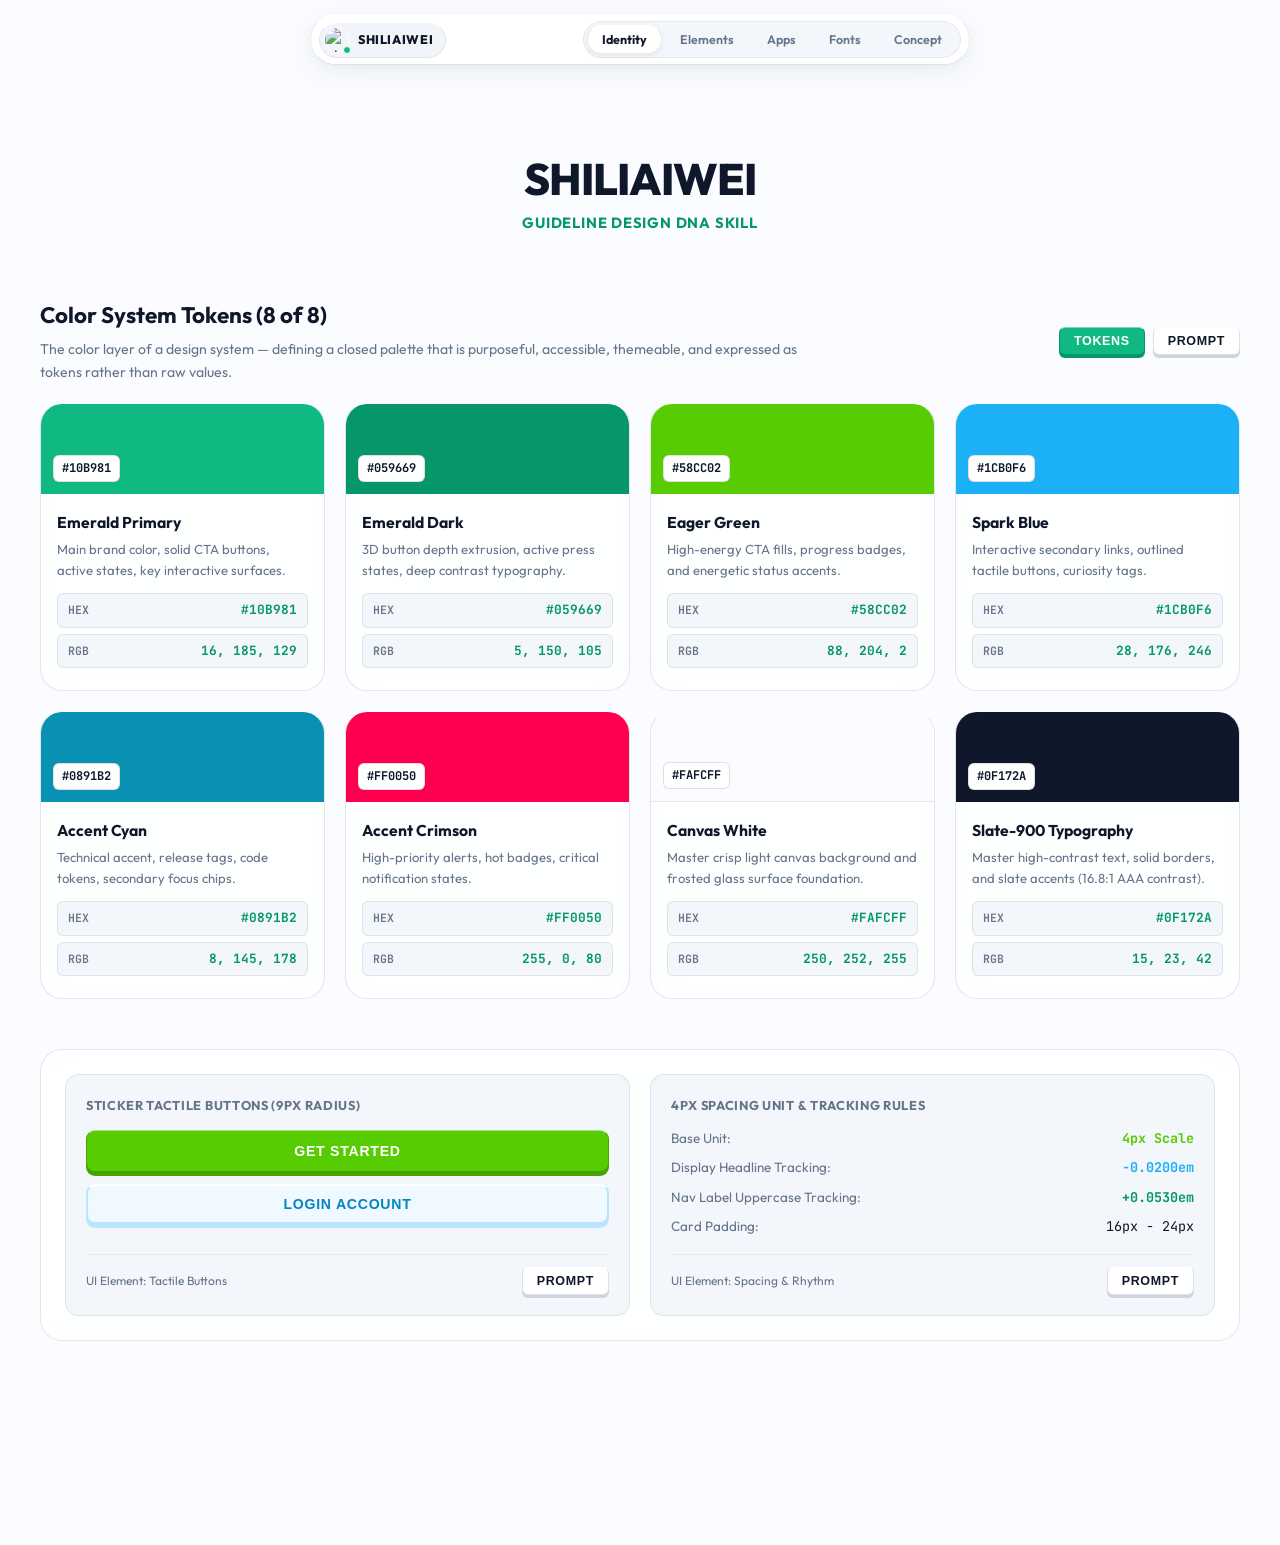
==== commit b213a074: "feat(dock): restore profile avatar in dock navigation pill" ====
--- a/index.html
+++ b/index.html
@@ -2607,8 +2607,12 @@
     <div class="apple-dock-wrapper">
       <nav class="apple-dock" id="appleDock">
         
-        <!-- Left: Pure Typography Brand Pill (Taps open Brand & Export Popup) -->
+        <!-- Left: Profile Avatar & Brand Pill (Taps open Brand & Export Popup) -->
         <div class="apple-dock-brand" onclick="handleAppIconTap(event)" title="Click for Shiliaiwei Brand & Skill Actions">
+          <div class="dock-avatar-box">
+            <img src="https://github.com/shiliaiwei.png" alt="Shiliaiwei" class="dock-avatar-img">
+            <span class="dock-status-dot"></span>
+          </div>
           <span class="dock-brand-title">SHILIAIWEI</span>
         </div>
 
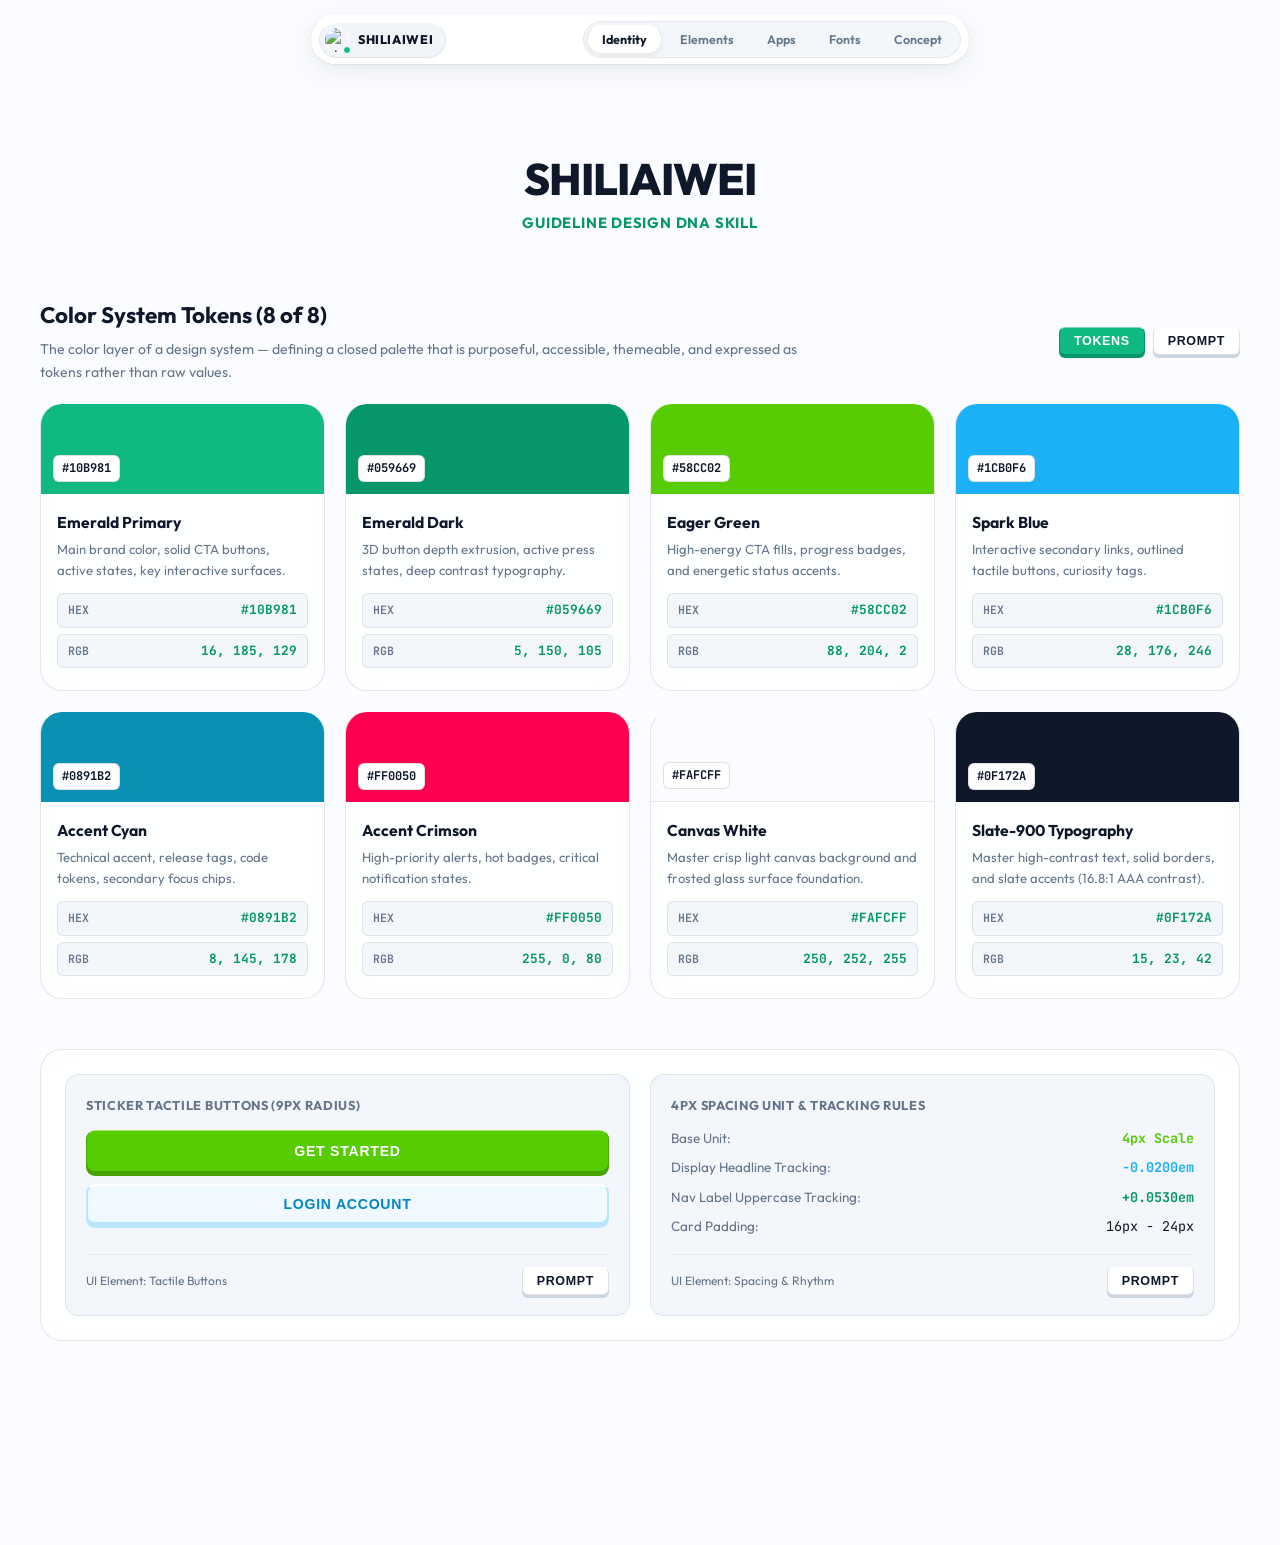
==== commit e843e666: "fix(nav): resolve script syntax error in copySplitViewUtilities and restore dock menu tabs navigatio" ====
--- a/index.html
+++ b/index.html
@@ -247,6 +247,13 @@
       border: 1px solid rgba(0, 0, 0, 0.06);
       border-radius: 9999px;
       padding: 3px;
+      overflow-x: auto;
+      scrollbar-width: none;
+      -webkit-overflow-scrolling: touch;
+      max-width: 100%;
+    }
+    .apple-dock-nav::-webkit-scrollbar {
+      display: none;
     }
 
     .dock-tab {
@@ -2618,19 +2625,19 @@
 
         <!-- Center: 4 Capsule Segmented Tabs (Strict 1-Word Pure Typography) -->
         <div class="apple-dock-nav">
-          <button class="dock-tab active" onclick="switchStudioView('identity', this)" data-view="identity" data-i18n="nav_identity">
+          <button type="button" class="dock-tab active" onclick="switchStudioView('identity', this)" data-view="identity" data-i18n="nav_identity">
             Identity
           </button>
-          <button class="dock-tab" onclick="switchStudioView('elements', this)" data-view="elements" data-i18n="nav_elements">
+          <button type="button" class="dock-tab" onclick="switchStudioView('elements', this)" data-view="elements" data-i18n="nav_elements">
             Elements
           </button>
-          <button class="dock-tab" onclick="switchStudioView('webapp', this)" data-view="webapp" data-i18n="nav_webapp">
+          <button type="button" class="dock-tab" onclick="switchStudioView('webapp', this)" data-view="webapp" data-i18n="nav_webapp">
             Apps
           </button>
-          <button class="dock-tab" onclick="switchStudioView('fonts', this)" data-view="fonts" data-i18n="nav_fonts">
+          <button type="button" class="dock-tab" onclick="switchStudioView('fonts', this)" data-view="fonts" data-i18n="nav_fonts">
             Fonts
           </button>
-          <button class="dock-tab" onclick="switchStudioView('concept', this)" data-view="concept" data-i18n="nav_concept">
+          <button type="button" class="dock-tab" onclick="switchStudioView('concept', this)" data-view="concept" data-i18n="nav_concept">
             Concept
           </button>
         </div>
@@ -4855,14 +4862,9 @@
         window.history.replaceState(null, '', window.location.pathname + window.location.search);
       }
 
-      // Only scroll if explicitly requested by user interaction
-      if (shouldScroll) {
-        const targetView = views[viewId];
-        if (targetView) {
-          const dockOffset = 80;
-          const elementPosition = targetView.getBoundingClientRect().top + window.pageYOffset;
-          window.scrollTo({ top: elementPosition - dockOffset, behavior: 'smooth' });
-        }
+      // Smooth scroll to top of view on switch unless explicitly suppressed
+      if (shouldScroll !== false) {
+        window.scrollTo({ top: 0, behavior: 'smooth' });
       }
     }
 
@@ -5223,6 +5225,11 @@
   box-shadow: inset 0 1px 2px rgba(15, 23, 42, 0.04);
   transition: all 0.15s ease;
 }
+`;
+      navigator.clipboard.writeText(utils).then(() => {
+        showToast(currentLang === "km" ? "បានចម្លង Utilities!" : "Copied Liquid Glass SplitView utilities!");
+      });
+    }
 
     function getFullSkillMarkdown() {
       return `---
